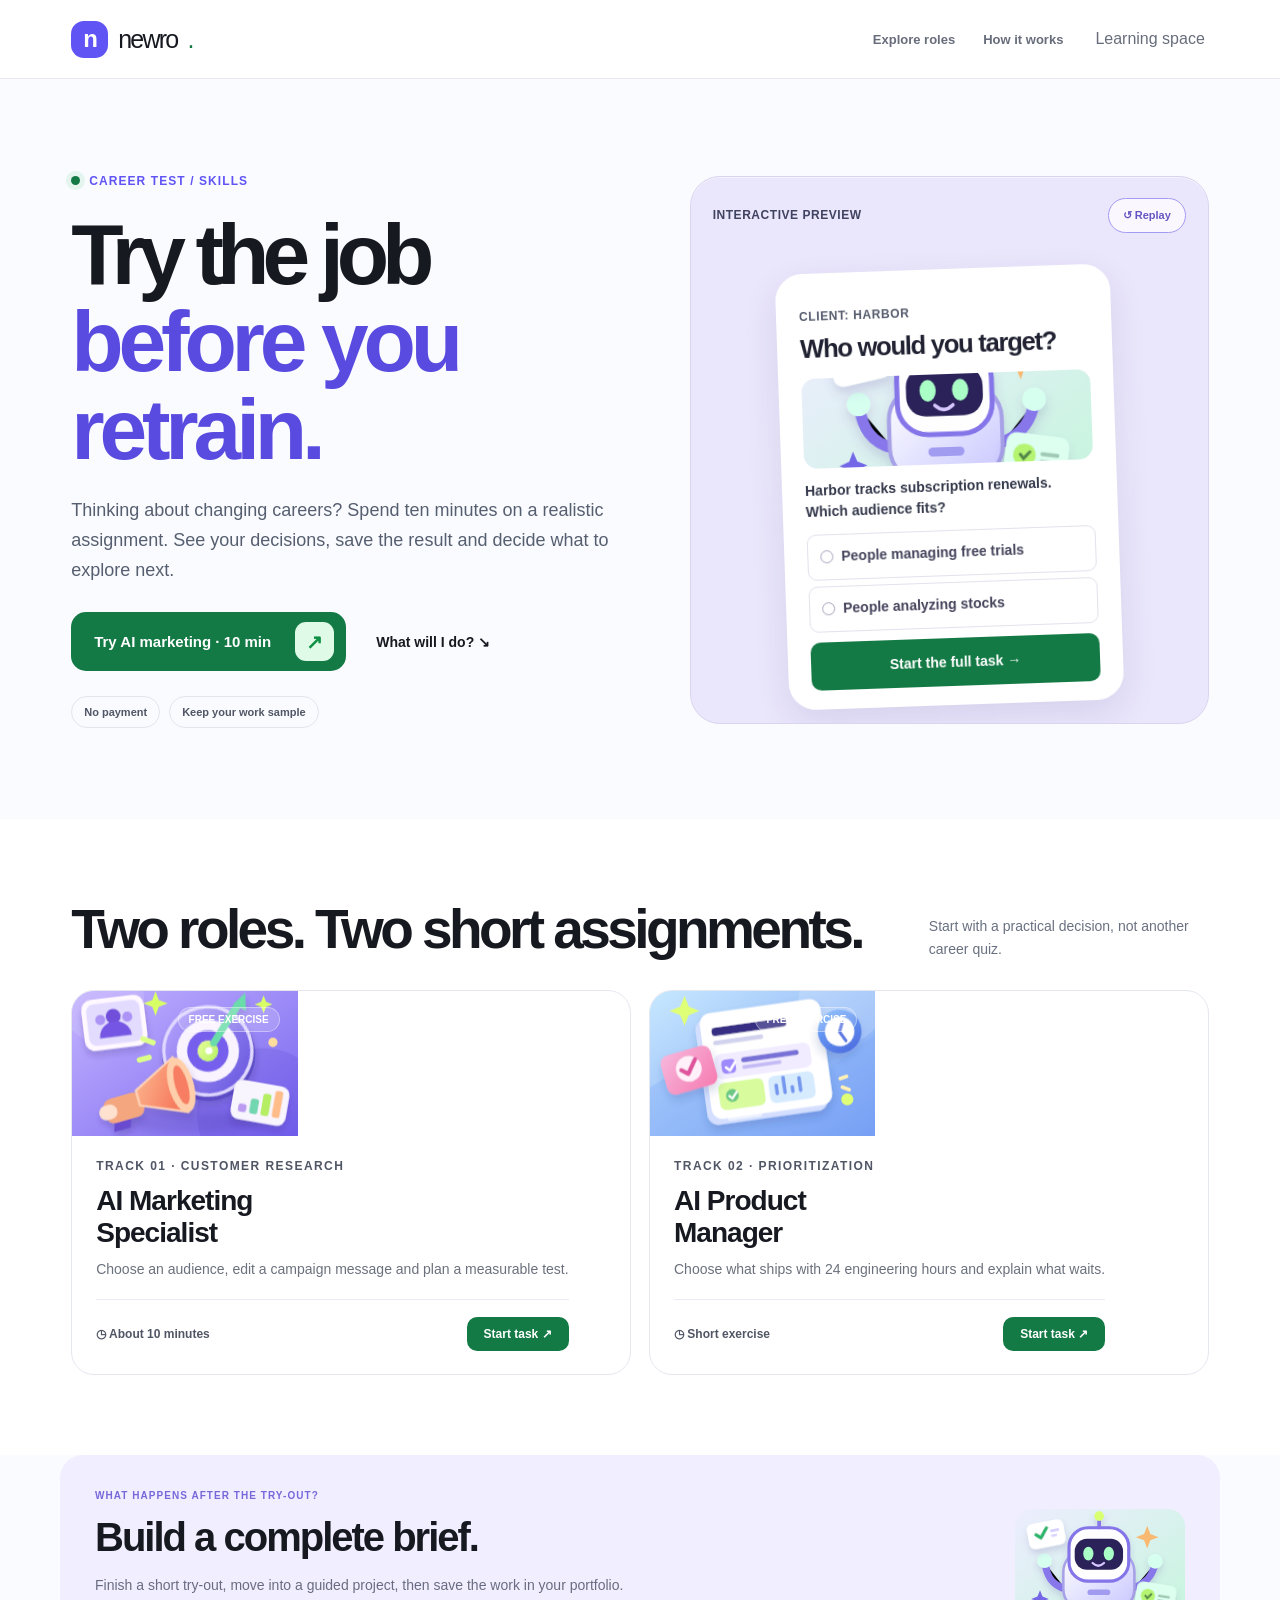
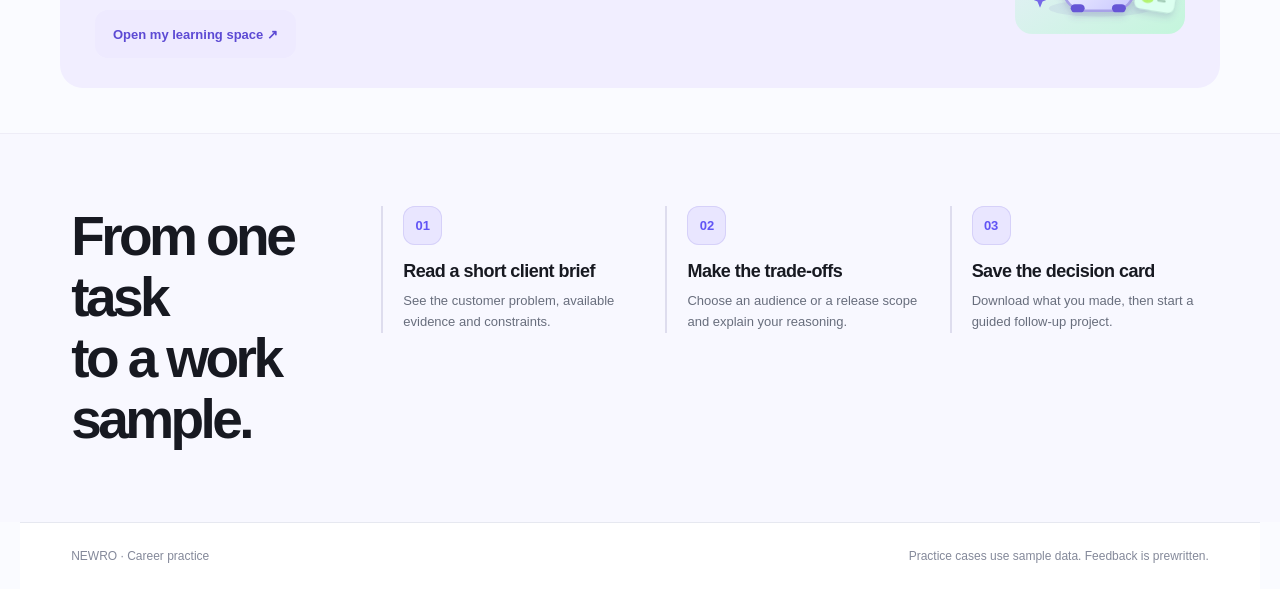
==== index.html @ 3065df05 "Show a single-line free-to-locked course journey with premium demo" ====
<!doctype html>
<html lang="en"><head><meta charset="utf-8"><meta name="viewport" content="width=device-width,initial-scale=1,viewport-fit=cover"><meta name="theme-color" content="#f8f8ff"><meta name="apple-mobile-web-app-capable" content="yes"><meta name="apple-mobile-web-app-status-bar-style" content="black-translucent"><meta name="apple-mobile-web-app-title" content="NEWRO"><meta name="description" content="Try the work before you retrain. A free, ten-minute career exercise with practical decisions and a work sample to keep."><title>NEWRO — Try the job before you retrain</title><meta property="og:type" content="website"><meta property="og:site_name" content="NEWRO"><meta property="og:title" content="NEWRO — Try the job before you retrain"><meta property="og:description" content="Free career try-outs: make decisions in a fictional role and download your work sample before signing up."><meta property="og:url" content="https://aruzhankarimova-glitch.github.io/NEWRO/"><meta name="twitter:card" content="summary"><link rel="canonical" href="https://aruzhankarimova-glitch.github.io/NEWRO/"><script type="application/ld+json">{"@context":"https://schema.org","@type":"WebApplication","name":"NEWRO","url":"https://aruzhankarimova-glitch.github.io/NEWRO/","description":"Hands-on career practice with short role simulations, guided projects, and downloadable work samples.","applicationCategory":"EducationalApplication","operatingSystem":"Web browser","inLanguage":"en","isAccessibleForFree":true,"featureList":["AI Marketing career try-out","AI Product Manager career try-out","Guided practice projects","Local work-sample portfolio"]}</script>
<style>
:root{font-family:Inter,-apple-system,BlinkMacSystemFont,"Segoe UI",sans-serif;color:#17171f;background:#fff;--ink:#17171f;--text:#3a3a48;--muted:#5e5e6e;--line:#e6e4f0;--surface:#f3f1fe;--accent:#4b3fd8;--cta:#18803e;--danger:#b72a29;--good:#125c2f}
*{box-sizing:border-box}body{margin:0;min-width:320px}button,textarea{font:inherit}button{cursor:pointer}button:disabled{opacity:.47;cursor:not-allowed}button:focus-visible,textarea:focus-visible,a:focus-visible{outline:3px solid var(--accent);outline-offset:3px}a{color:var(--accent)}.site{max-width:1080px;margin:auto;padding:0 22px}.top{height:72px;display:flex;align-items:center;justify-content:space-between;gap:12px}.logo{font-size:24px;font-weight:800;letter-spacing:-.06em}.logo em{background:var(--accent);color:#fff;border-radius:10px;font-size:19px;font-style:normal;padding:5px 11px;margin-right:8px}.kicker{font-weight:700;font-size:13px;color:var(--muted)}.hero{padding:85px 0 90px}.hero h1{font-size:clamp(39px,7vw,78px);letter-spacing:-.072em;line-height:1.03;max-width:920px;margin:0 0 25px}.hero p{font-size:20px;line-height:1.5;max-width:640px;color:var(--text);margin:0 0 38px}.eyebrow{color:var(--accent)!important;font-size:14px!important;font-weight:700;margin-bottom:20px!important}.roles{display:grid;grid-template-columns:1fr 1fr;gap:18px}.role{border:1px solid var(--line);background:#fff;border-radius:20px;padding:29px;text-align:left;min-height:258px;transition:transform .18s,border-color .18s}.role:hover{border-color:var(--accent);transform:translateY(-2px)}.role h2{font-size:27px;letter-spacing:-.04em;margin:21px 0 8px}.role p{font-size:16px;line-height:1.55;margin:0;color:var(--text)}.role .go{display:block;color:var(--accent);font-weight:700;margin-top:22px}.square{display:grid;place-items:center;border-radius:13px;background:var(--surface);color:var(--accent);height:48px;width:48px;font-size:24px}.foot{border-top:1px solid var(--line);color:var(--muted);font-size:12px;padding:18px 0 25px}.mini{font-size:13px;line-height:1.5;color:var(--muted)}.player{min-height:100dvh;display:flex;flex-direction:column}.playerHeader{position:sticky;top:0;z-index:10;border-bottom:1px solid var(--line);background:#fffffff0;backdrop-filter:blur(8px)}.headerInner{height:69px;max-width:640px;margin:auto;padding:0 18px;display:flex;gap:13px;align-items:center}.plainBtn{background:transparent;border:0;width:44px;height:44px;border-radius:12px;color:var(--ink);font-size:22px}.plainBtn:hover{background:var(--surface)}.track{height:9px;background:#e9e6fc;border-radius:20px;overflow:hidden;flex:1}.fill{height:100%;background:var(--accent);border-radius:20px;transition:width .25s}.playerMain{flex:1;max-width:640px;padding:31px 20px 65px;width:100%;margin:0 auto}.player h1{font-size:clamp(30px,5vw,39px);letter-spacing:-.048em;line-height:1.12;margin:0 0 13px}.lead{font-size:17px;line-height:1.57;color:var(--text);margin:0 0 21px}.step{font-size:13px;font-weight:700;color:var(--muted);margin:0 0 13px}.panel{background:var(--surface);padding:20px;border-radius:17px;margin:15px 0}.panel h3{font-size:17px;margin:0 0 8px}.panel p{font-size:16px;line-height:1.58;margin:0;color:var(--text)}.cards{display:grid;gap:12px;margin:19px 0}.choice{display:flex;align-items:flex-start;gap:13px;width:100%;background:white;border:2px solid var(--line);border-radius:15px;padding:18px 16px;color:var(--ink);text-align:left;min-height:65px;line-height:1.4}.choice[aria-pressed="true"]{border-color:var(--accent);background:#f7f5ff}.choice:hover{border-color:#bcb6ea}.dot{border:2px solid #a8a1bc;border-radius:50%;width:20px;height:20px;flex-shrink:0;margin-top:1px;display:grid;place-items:center;font-size:11px}.choice[aria-pressed="true"] .dot{border-color:var(--accent);color:#fff;background:var(--accent)}.choice strong{display:block}.choice small{display:block;font-size:13px;color:var(--muted);margin-top:5px}.field{display:block;font-weight:700;font-size:14px;margin:21px 0 9px}.input{width:100%;padding:15px;border:1.5px solid #bcb6d5;border-radius:14px;background:white;min-height:96px;line-height:1.55;color:var(--ink);resize:vertical}.input:focus{border-color:var(--accent)}.mentor{display:flex;gap:12px;align-items:flex-start;background:var(--surface);border-radius:16px;padding:18px;margin:22px 0}.avatar{width:34px;height:34px;border-radius:10px;background:#e0dbfc;display:grid;place-items:center;color:var(--accent);font-weight:800;flex-shrink:0}.mentor b{font-size:13px}.mentor p{font-size:15px;color:var(--text);line-height:1.55;margin:5px 0 0}.info{border:1px solid var(--line);border-radius:16px;padding:18px 19px;margin:11px 0}.info b{display:block}.info p{color:var(--text);line-height:1.55;margin:7px 0 0}.chip{display:inline-block;font-size:12px;font-weight:700;background:var(--surface);color:var(--accent);border-radius:25px;padding:6px 11px}.green{color:var(--good)}.red{color:var(--danger)}.summary{border:1px solid var(--line);border-radius:18px;padding:22px;margin:13px 0}.summary h3{margin:13px 0;font-size:24px;letter-spacing:-.04em}.summary dt{font-size:12px;font-weight:700;color:var(--muted);margin-top:16px}.summary dd{line-height:1.5;margin:5px 0 0;overflow-wrap:anywhere}.buttons{display:flex;gap:10px}.buttons>*{flex:1}.primary,.secondary{min-height:54px;border-radius:14px;font-size:16px;font-weight:750;padding:13px 20px;border:0}.primary{background:var(--cta);color:white;flex:1}.primary:hover:not(:disabled){background:#136b33}.secondary{background:var(--surface);color:var(--accent)}.playerFooter{position:sticky;bottom:0;z-index:10;border-top:1px solid var(--line);background:#fffffff0;backdrop-filter:blur(8px)}.footerInner{max-width:640px;margin:auto;padding:13px 20px max(14px,env(safe-area-inset-bottom))}.meter{background:var(--surface);border-radius:13px;padding:14px;font-size:15px}.meter .track{margin-top:10px}.note{font-size:12px;color:var(--muted);line-height:1.5;margin:14px 0}.sr{position:absolute;clip-path:inset(50%);width:1px;height:1px;overflow:hidden}.same{display:flex;justify-content:space-between;gap:12px;align-items:center}@media(max-width:620px){.hero{padding:44px 0 65px}.roles{grid-template-columns:1fr}.role{min-height:auto}.hero p{font-size:18px}.buttons{flex-wrap:wrap}.footerInner>.buttons>.primary{flex:2}.playerMain{padding-top:25px}}@media(prefers-reduced-motion:reduce){*,*:before,*:after{transition:none!important;animation:none!important;scroll-behavior:auto!important}}
</style><link rel="stylesheet" href="./assets/newro-experience.css"><link rel="stylesheet" href="./assets/newro-course.css"><link rel="stylesheet" href="./assets/newro-flow.css"><link rel="stylesheet" href="./assets/newro-polish.css"><link rel="stylesheet" href="./assets/newro-premium.css"><link rel="stylesheet" href="./assets/newro-responsive.css"><link rel="stylesheet" href="./assets/newro-curriculum.css"><link rel="stylesheet" href="./assets/newro-paywall.css"><link rel="manifest" href="./manifest.webmanifest"><link rel="icon" type="image/svg+xml" href="./icon.svg"></head><body><a class="newro-skip-link" href="#app">Skip to main content</a><div id="app"></div><noscript><main style="max-width:620px;margin:48px auto;padding:24px;font:16px/1.55 system-ui,sans-serif"><h1>NEWRO needs JavaScript</h1><p>Enable JavaScript to use the interactive career simulations. No account is required to start.</p></main></noscript><script src="./assets/newro-experience.js"></script><script src="./assets/newro-swarm.js"></script><script src="./assets/newro-course.js"></script><script src="./assets/newro-curriculum.js"></script><script src="./assets/newro-flow.js"></script><script src="./assets/newro-free-lesson.js"></script><script src="./assets/newro-mobile.js"></script><script src="./assets/newro-premium.js"></script><script src="./assets/newro-paywall.js"></script><script>
(function(){'use strict';
var root=document.getElementById('app'),key='newro-career-tryout-v1';
var features=[{id:'login',title:'Fix the iOS login crash',hours:4,value:'Critical',risk:'Low',detail:'1 in 7 sign-ins fails after an update.'},{id:'reminders',title:'Renewal reminders',hours:8,value:'High',risk:'Medium',detail:'The most requested core feature.'},{id:'onboarding',title:'New onboarding checklist',hours:12,value:'High',risk:'High',detail:'Changes an untested signup flow.'},{id:'household',title:'Shared household plans',hours:16,value:'Medium',risk:'High',detail:'Permissions design is unfinished.'},{id:'dark',title:'Dark mode',hours:10,value:'Medium',risk:'Low',detail:'Nice to have; not urgent.'},{id:'csv',title:'CSV export',hours:6,value:'Low',risk:'Low',detail:'Useful to some power users.'},{id:'referral',title:'Referral banner',hours:3,value:'Low',risk:'Low',detail:'Marketing request for Monday.'}];
var data={role:'',step:0,marketing:{},pm:{selection:[],answers:{}}};
try{var old=JSON.parse(localStorage.getItem(key));if(old&&typeof old==='object'){data=Object.assign(data,old);data.marketing=data.marketing||{};data.pm=data.pm||{selection:[],answers:{}};data.pm.selection=data.pm.selection||[];data.pm.answers=data.pm.answers||{}}}catch(e){}
function save(){try{localStorage.setItem(key,JSON.stringify(data))}catch(e){}}
function esc(s){return String(s==null?'':s).replace(/[&<>"']/g,function(c){return {'&':'&amp;','<':'&lt;','>':'&gt;','"':'&quot;',"'":'&#39;'}[c]})}
function coach(s){return '<aside class="mentor"><div class="avatar" aria-hidden="true">N</div><div><b>Practice coach</b><p>'+s+'</p></div></aside>'}
function announceChoice(group,id){
 var selected=document.querySelector('.choice[data-choice-group="'+group+'"][data-choice-id="'+id+'"]');
 if(selected)selected.focus({preventScroll:true});
 var region=document.getElementById('newro-announcer');
 var guidance=document.querySelector('.playerMain .mentor p');
 var warning=document.querySelector('.playerMain .meter p.red');
 if(region)region.textContent=(warning?warning.textContent+' ':'')+(guidance?guidance.textContent:'Selection updated. Continue or revise your choice.');
}
function option(group,id,name,desc,chosen){var active=chosen===id;return '<button class="choice" type="button" data-choice-group="'+esc(group)+'" data-choice-id="'+esc(id)+'" aria-pressed="'+active+'" onclick="NEWRO.choose(\''+group+'\',\''+id+'\')"><span class="dot">'+(active?'✓':'')+'</span><span><strong>'+esc(name)+'</strong>'+(desc?'<small>'+esc(desc)+'</small>':'')+'</span></button>'}
function textarea(field,value,hint){return '<textarea class="input" id="field-'+field+'" oninput="NEWRO.write(\''+field+'\',this.value)" placeholder="'+esc(hint)+'">'+esc(value||'')+'</textarea>'}
function summary(name,rows){return '<div class="summary"><span class="chip">Practice result</span><h3>'+esc(name)+'</h3><dl>'+rows.map(function(r){return '<dt>'+esc(r[0])+'</dt><dd>'+esc(r[1])+'</dd>'}).join('')+'</dl></div><div class="buttons"><button class="secondary" type="button" onclick="NEWRO.copy()">Copy result</button><button class="secondary" type="button" onclick="NEWRO.download()">Download .txt</button></div><p class="note" role="status" id="status">A practice result, not a career assessment.</p>'}
function hours(){return features.filter(function(f){return data.pm.selection.indexOf(f.id)!==-1}).reduce(function(a,b){return a+b.hours},0)}
function can(){var a=data.marketing,b=data.pm;if(data.role==='marketing'){switch(data.step){case 2:return !!a.evidence;case 3:return !!a.audience;case 4:return !!a.claim;case 5:return !!(a.tone&&a.prompt&&a.prompt.trim().length>12);case 6:return !!(a.draft&&a.headline&&a.headline.trim().length>8);case 7:return !!(a.channel&&a.metric);case 8:return !!(a.reason&&a.reason.trim().length>10);default:return true}}if(data.role==='pm'){switch(data.step){case 2:return b.selection.length>0&&hours()<=24;case 4:return !!(b.answers.a&&b.answers.b&&b.answers.c);case 5:return !!(b.reason&&b.reason.trim().length>10);default:return true}}return true}
function marketing(){var s=data.marketing,n=data.step,title='',sub='',body='',cta='Continue';switch(n){
case 0:title='Your first day in AI marketing.';sub='Try the decisions behind a small marketing campaign. You lead the work; the mentor gives feedback.';body='<div class="panel"><h3>Your mission</h3><p>Find the right audience, write an honest message, and decide how to test it for Harbor.</p></div>'+coach('I will challenge your thinking, not choose everything for you.');cta='Open the brief';break;
case 1:title='Meet your client, Harbor';sub='Harbor shows upcoming subscription renewals. The team needs an effective campaign, but has little evidence.';body='<div class="info"><b>The assignment</b><p>Choose a customer group, create a message and design a seven-day test. The illustrative test budget is $600.</p></div><div class="panel"><h3>One constraint</h3><p>Do not promise that Harbor can stop every subscription charge.</p></div>'+coach('Harbor and the customer quotes are fictional examples.');cta='Review customer notes';break;
case 2:title='Find the strongest signal';sub='Three fictional notes arrived from customers. Which problem does Harbor solve today?';body='<div class="cards">'+option('evidence','trial','I forget when free trials become paid.','Customer note #1',s.evidence)+option('evidence','invest','I track my investments on spreadsheets.','Customer note #2',s.evidence)+option('evidence','student','I want cheaper streaming subscriptions.','Customer note #3',s.evidence)+'</div>'+(s.evidence?coach(s.evidence==='trial'?'This problem fits Harbor’s existing renewal reminder feature.':'That is a need, but is it something Harbor can solve today? You can change your decision.'):coach('Find the note that matches the actual product.'));cta='Use this signal';break;
case 3:title='Who should we reach first?';sub='A strong campaign starts with a specific audience. Choose your first group.';body='<div class="cards">'+option('audience','trials','People managing free trials','They risk surprise renewals',s.audience)+option('audience','investors','Advanced individual investors','They need portfolio analysis',s.audience)+option('audience','students','Students searching for discounts','They value lower subscription prices',s.audience)+'</div>'+coach('Choose based on the evidence, not the biggest imaginable market.');cta='Choose the message';break;
case 4:title='Make a promise you can defend';sub='Which headline is specific and supported by what the product can actually do?';body='<div class="cards">'+option('claim','hype','The world’s smartest AI finance platform.','No proof or relevant detail',s.claim)+option('claim','honest','See upcoming renewals before you are charged.','Specific and verifiable',s.claim)+option('claim','impossible','Never pay for a subscription again.','An impossible guarantee',s.claim)+'</div>'+(s.claim?coach(s.claim==='honest'?'This sounds credible because it describes a real feature.':'Check the claim: could Harbor prove those words? Try again if not.'):coach('Clear language beats impressive-sounding language.'));cta='Give AI a brief';break;
case 5:title='Direct your AI teammate';sub='Strong output starts with an audience, a task and clear guardrails.';body='<label class="field">Tone</label><div class="cards">'+option('tone','calm','Calm and practical','Simple language',s.tone)+option('tone','playful','Playful','Light but not misleading',s.tone)+option('tone','urgent','Urgent','Time-sensitive, never deceptive',s.tone)+'</div><label class="field" for="field-prompt">Prompt for your AI teammate</label>'+textarea('prompt',s.prompt||'','Write two headlines for the selected audience. Describe the renewal reminder feature. Avoid unsupported guarantees.')+coach('This prototype displays prepared sample outputs, not text from a live language model.');cta='Review sample AI output';break;
case 6:title='Edit the AI draft';sub='Choose a sample draft. Then rewrite it so the promise is clear and truthful.';body='<div class="cards">'+option('draft','vague','Revolutionize your financial life with AI.','Overclaims the value',s.draft)+option('draft','clear','Know what renews next.','Short and useful',s.draft)+'</div><label class="field" for="field-headline">Your final headline</label>'+textarea('headline',s.headline||'','Write an honest, specific headline')+coach('Do not ship a draft just because it was generated. You own the decision.');cta='Plan a test';break;
case 7:title='Design a small experiment';sub='Choose where to reach people and how to tell whether the campaign helped.';body='<label class="field">Channel</label><div class="cards">'+option('channel','paid','Small paid social test','Reaches a defined audience',s.channel)+option('channel','email','Permission-based email list','More targeted',s.channel)+option('channel','organic','Organic social post','Cheaper, less predictable',s.channel)+'</div><label class="field">Primary metric</label><div class="cards">'+option('metric','signups','Landing-page signup rate','Tracks a meaningful action',s.metric)+option('metric','likes','Likes','Engagement, not intent',s.metric)+option('metric','reach','Reach','Visibility, not conversion',s.metric)+'</div>'+coach('Choose a measurement that tests the campaign hypothesis.');cta='Defend my choice';break;
case 8:title='A question from your mentor';sub='A strong marketer can explain or revise a plan.';var ask=s.claim!=='honest'?'Some words in your message may promise too much. How would you fix that?':s.audience!=='trials'?'How does this audience connect to Harbor’s current feature?':s.metric!=='signups'?'Likes may rise without any signups. What does that mean for your test?':'People click your ad but do not sign up. What would you investigate?';body=coach(esc(ask))+'<label class="field" for="field-reason">Your response</label>'+textarea('reason',s.reason||'','Explain what you would do and why…');cta='See my feedback';break;
case 9:title='Here is what your decisions show';sub='Feedback on this exercise, not a prediction about your future career.';var f=[['Understanding customers',s.evidence==='trial'],['Choosing a suitable audience',s.audience==='trials'],['Truthful messaging',s.claim==='honest'&&!/never|guarantee|world.s best|revolutionary/i.test(s.headline||'')],['Giving AI constraints',/avoid|do not|never|without|no guarantees/i.test(s.prompt||'')],['Measuring outcomes',s.metric==='signups']];body=f.map(function(row){return '<div class="info same"><b>'+row[0]+'</b><span class="chip '+(row[1]?'green':'')+'">'+(row[1]?'Demonstrated':'Developing')+'</span></div>'}).join('')+coach('You can improve a decision and learn from it. A short exercise does not measure professional aptitude.');cta='See my work sample';break;
case 10:title='You completed the assignment';sub='Keep the small campaign brief you made. This is your first work sample.';body=summary('Harbor campaign brief',[['Audience',({trials:'Free-trial users',investors:'Individual investors',students:'Discount-seeking students'})[s.audience]||'Not chosen'],['Headline',s.headline||'Not entered'],['Channel',s.channel||'Not chosen'],['Success metric',s.metric||'Not chosen'],['Reasoning',s.reason||'Not entered']]);cta='Try another career';break;
}screen(title,sub,body,cta,10)}
function pm(){var s=data.pm,n=data.step,title='',sub='',body='',cta='Continue',count=hours(),picked=features.filter(function(f){return s.selection.indexOf(f.id)!==-1});switch(n){
case 0:title='Your first day as an AI Product Manager';sub='It is Wednesday. You need to make the Friday release call.';body='<div class="panel"><h3>Your assignment</h3><p>Seven feature requests. Two engineers. Only 24 hours left. You decide what ships.</p></div>'+coach('Product management is the art of making trade-offs with limited time.');cta='Open the release brief';break;
case 1:title='The Friday release';sub='Harbor is a fictional app for subscription reminders. Some users cannot sign in and the team wants to add new features.';body='<div class="info"><b>Customer signal</b><p>Support tickets have tripled since Tuesday’s update. Renewal reminders are the highest-requested feature.</p></div><div class="info"><b>Constraints</b><p>You have 24 engineering hours; everything else waits two weeks. Consider value, delivery time and risk.</p></div>';cta='Choose what ships';break;
case 2:title='Pick the Friday release';sub='Select work that fits 24 hours. The best answer balances customer impact and release risk.';body='<div class="meter"><strong class="'+(count>24?'red':'')+'">'+count+' / 24 hours chosen</strong><div class="track"><div class="fill" style="width:'+Math.min(100,Math.round(count/24*100))+'%;background:'+(count>24?'var(--danger)':'var(--accent)')+'"></div></div>'+(count>24?'<p class="red">Over capacity by '+(count-24)+' hours. Remove at least '+(count-24)+' hours of work to continue.</p>':'')+'</div><div class="cards">'+features.map(function(f){return option('feature',f.id,f.title+' · '+f.hours+' hours',f.value+' value · '+f.risk+' risk. '+f.detail,s.selection.indexOf(f.id)!==-1?f.id:'')}).join('')+'</div>';cta='Review my trade-offs';break;
case 3:title='Every release makes trade-offs';sub='Here is the impact of your selection, based on the exercise rules.';body='<div class="info"><b>Capacity</b><p>'+count+' hours selected. '+(count<=20?'You kept some time for unexpected work.':'You have very little buffer.')+'</p></div><div class="info"><b>Customers blocked by login</b><p>'+(s.selection.indexOf('login')!==-1?'You prioritized fixing a login crash for affected customers.':'The iOS login crash will remain unresolved.')+'</p></div><div class="info"><b>Core customer value</b><p>'+(s.selection.indexOf('reminders')!==-1?'You included renewal reminders, the most requested feature.':'You postponed renewal reminders.')+'</p></div>'+coach('You cannot ship every idea. Be able to explain what matters and what waits.');cta='Practice PM reasoning';break;
case 4:title='Three decisions to test';sub='For each example, choose the most relevant factor.';body='<label class="field">Why prioritize the login fix?</label><div class="cards">'+option('a','value','Value','Blocked customers need access',s.answers.a)+option('a','risk','Risk','Any change can break things',s.answers.a)+option('a','time','Time','Every hour matters',s.answers.a)+'</div><label class="field">Why hold shared household plans?</label><div class="cards">'+option('b','value','Value','Everyone needs this',s.answers.b)+option('b','risk','Risk','The permissions model is not ready',s.answers.b)+option('b','time','Time','Only its duration matters',s.answers.b)+'</div><label class="field">Why might CSV export wait?</label><div class="cards">'+option('c','value','Value','This is a top need',s.answers.c)+option('c','risk','Risk','Export is inherently dangerous',s.answers.c)+option('c','time','Time','Those hours may deliver more customer value elsewhere',s.answers.c)+'</div>';cta='Reflect on my decisions';break;
case 5:title='Explain your release plan';sub='A product manager communicates the reasons behind the choices.';var right=Number(s.answers.a==='value')+Number(s.answers.b==='risk')+Number(s.answers.c==='time');body='<div class="panel"><h3>'+right+' of 3 reasoning checks matched the examples</h3><p>You can go back to try again. The score describes answers to this exercise only.</p></div><label class="field" for="field-pmreason">Why did you choose these tasks?</label>'+textarea('pmreason',s.reason||'','I prioritized the login crash because…');cta='Create my decision card';break;
case 6:title='Your first PM decision card';sub='You made a release decision and defended your reasoning.';body=summary('Harbor Friday release',[['Ship Friday',picked.map(function(f){return f.title}).join(', ')||'Nothing'],['Hold',features.filter(function(f){return s.selection.indexOf(f.id)===-1}).map(function(f){return f.title}).join(', ')||'Nothing'],['Hours',count+' / 24'],['Reasoning',s.reason||'Not entered']]);cta='Try another career';break;
}screen(title,sub,body,cta,6)}
function screen(title,sub,body,cta,max){var progress=Math.round(data.step/max*100);root.innerHTML='<div class="player"><header class="playerHeader"><div class="headerInner"><button class="plainBtn" onclick="NEWRO.exit()" aria-label="Exit to careers (progress is saved)">×</button><div class="track" role="progressbar" aria-label="Task progress" aria-valuemin="0" aria-valuemax="'+max+'" aria-valuenow="'+data.step+'"><div class="fill" style="width:'+progress+'%"></div></div></div></header><main class="playerMain"><p class="newro-sr-only" id="newro-announcer" role="status" aria-live="polite"></p><h1 tabindex="-1" id="screenTitle">'+title+'</h1><p class="lead">'+sub+'</p>'+body+'</main><footer class="playerFooter"><div class="footerInner"><div class="buttons">'+(data.step?'<button class="secondary" type="button" onclick="NEWRO.back()">Back</button>':'')+'<button type="button" class="primary" id="next" '+(can()?'':'disabled')+' onclick="NEWRO.next()">'+cta+'</button></div><p class="note" style="text-align:center;margin:8px 0 0">Progress is saved in this browser · No signup required</p></div></footer></div>';if(window.NEWROCourseUI)window.NEWROCourseUI.enhance({role:data.role,step:data.step,max:max});if(window.NEWROFlow && data.step===max)window.NEWROFlow.enhanceResult(data.role);window.scrollTo(0,0);var heading=document.getElementById('screenTitle');if(heading)heading.focus({preventScroll:true})}
function home(){if(window.NEWROHome){window.NEWROHome({resume:!!data.role,role:data.role},root);return}root.innerHTML='<div class="site"><header class="top"><span class="logo"><em>N</em> newro</span><span class="kicker">Career try-outs</span></header><main class="hero"><p class="eyebrow">TRY THE WORK, NOT JUST THE COURSE</p><h1>Find out what the job actually feels like.</h1><p>Make decisions, work through realistic challenges, and leave with a sample of your work. Free, no signup required.</p><div class="roles"><button class="role" onclick="NEWRO.start(\'marketing\')"><span class="square">✳</span><h2>AI Marketing Specialist</h2><p>Find an audience, improve AI copy and plan a test.</p><span class="go">Try the role →</span></button><button class="role" onclick="NEWRO.start(\'pm\')"><span class="square">▤</span><h2>AI Product Manager</h2><p>Choose what ships Friday with only 24 engineering hours.</p><span class="go">Try the role →</span></button></div>'+(data.role?'<div class="info" style="margin-top:20px"><b>Saved session</b><p>Your previous try-out is still available.</p><button class="secondary" type="button" onclick="NEWRO.resume()" style="margin-top:12px">Resume previous session</button></div>':'')+'<p class="mini" style="margin-top:27px">Harbor is a sample client. Feedback is prewritten; this exercise is not a career assessment.</p></main><footer class="foot">NEWRO · Learn by doing. No account needed to begin.</footer></div>'}
function render(){save();if(!data.role){home();return}if(data.role==='marketing')marketing();else pm()}
function recordSimStep(replace){
 if(!data.role)return;
 var target='#/tryout/'+data.role+'/'+data.step;
 if(location.hash!==target)history[replace?'replaceState':'pushState']({newroTryout:true},'',target);
}
window.addEventListener('popstate',function(){
 var match=location.hash.match(/^#\/tryout\/(marketing|pm)\/(\d+)$/);
 if(match){data.role=match[1];data.step=Math.min(Number(match[2]),match[1]==='marketing'?10:6);render();}
 else if(data.role){home();}
});
function exportText(){if(data.role==='marketing'){var s=data.marketing;return 'NEWRO · AI Marketing Specialist — fictional practice brief\nAudience: '+(s.audience||'')+'\nHeadline: '+(s.headline||'')+'\nChannel: '+(s.channel||'')+'\nSuccess metric: '+(s.metric||'')+'\nReasoning: '+(s.reason||'')+'\n\nNot a certificate.'}var p=data.pm;return 'NEWRO · AI Product Manager — fictional practice brief\nShip: '+features.filter(function(f){return p.selection.indexOf(f.id)!==-1}).map(function(f){return f.title}).join(', ')+'\nHold: '+features.filter(function(f){return p.selection.indexOf(f.id)===-1}).map(function(f){return f.title}).join(', ')+'\nHours: '+hours()+'/24\nReasoning: '+(p.reason||'')+'\n\nNot a certificate.'}
window.NEWRO={
 start:function(role){if(window.NEWROSwarm)window.NEWROSwarm.stop();data.role=role;data.step=0;data[role]=role==='marketing'?{}:{selection:[],answers:{}};recordSimStep(false);render()},
 exit:function(){home()},
 leave:function(){home()},
 resume:function(){if(window.NEWROSwarm)window.NEWROSwarm.stop();recordSimStep(false);render()},
 jump:function(target){var top=data.role==='marketing'?10:6;var t=Math.max(0,Math.min(top,Number(target)||0));if(t<=data.step){data.step=t;recordSimStep(false);render()}},
 back:function(){if(data.step>0&&location.hash==='#/tryout/'+data.role+'/'+data.step){history.back()}else{data.step=Math.max(0,data.step-1);recordSimStep(true);render()}},
 next:function(){if(!can())return;var max=data.role==='marketing'?10:6;if(data.step>=max){if(window.NEWROFlow){var finishedRole=data.role;data.role='';data.step=0;save();window.NEWROFlow.finish(finishedRole,data);return}data.role='';data.step=0;render();return}data.step++;recordSimStep(false);render()},
 choose:function(group,id){var s=data[data.role];if(group==='feature'){s.selection=s.selection.indexOf(id)===-1?s.selection.concat([id]):s.selection.filter(function(x){return x!==id})}else if(['a','b','c'].indexOf(group)!==-1&&data.role==='pm'){s.answers[group]=id}else{s[group]=id;if(group==='tone'){s.prompt='Write two headlines for the selected audience in a '+id+' tone. Highlight renewal visibility. Avoid guarantees and unverified AI claims.'}if(group==='draft')s.headline=id==='clear'?'Know what renews next.':'Revolutionize your financial life with AI.'}render();announceChoice(group,id)},
 write:function(field,value){var name=field==='pmreason'?'reason':field;data[data.role][name]=value;save();var button=document.getElementById('next');if(button)button.disabled=!can()},
 copy:function(){var status=document.getElementById('status');if(navigator.clipboard&&navigator.clipboard.writeText){navigator.clipboard.writeText(exportText()).then(function(){if(status)status.textContent='Copied to clipboard.'}).catch(function(){if(status)status.textContent='Copy unavailable. Please use Download.'})}else if(status)status.textContent='Clipboard unavailable. Please use Download.'},
 download:function(){var blob=new Blob([exportText()],{type:'text/plain;charset=utf-8'}),url=URL.createObjectURL(blob),a=document.createElement('a');a.href=url;a.download='newro-'+data.role+'-work-sample.txt';document.body.appendChild(a);a.click();a.remove();setTimeout(function(){URL.revokeObjectURL(url)},1000)}
};render();
})();
</script><script>if('serviceWorker' in navigator && location.protocol==='https:'){window.addEventListener('load',function(){navigator.serviceWorker.register('./sw.js').catch(function(){})})}</script></body></html>
---- assets/newro-experience.css ----
/* NEWRO Career Lab — original interactive visual system. No third-party animation code. */
:root{--nl-paper:#f7f7f2;--nl-ink:#15231e;--nl-green:#c9fb83;--nl-purple:#6954dc;--nl-line:#d9dcd4;--nl-muted:#57675d;--nl-deep:#192a25}
html{scroll-behavior:smooth}
.nl-shell{color:var(--nl-ink);background:var(--nl-paper);min-height:100dvh;font-family:Inter,ui-sans-serif,-apple-system,BlinkMacSystemFont,"Segoe UI",sans-serif;overflow-x:clip}
.nl-shell *{box-sizing:border-box}
.nl-shell button,.nl-shell a{font:inherit}
.nl-shell button{cursor:pointer}
.nl-shell button:focus-visible,.nl-shell a:focus-visible{outline:3px solid var(--nl-purple);outline-offset:4px}
.nl-shell button:disabled{cursor:not-allowed;opacity:.55}
.nl-canvaslines{position:absolute;inset:0;pointer-events:none;background-image:linear-gradient(to right,rgba(21,35,30,.038) 1px,transparent 1px),linear-gradient(to bottom,rgba(21,35,30,.038) 1px,transparent 1px);background-size:78px 78px;mask-image:linear-gradient(#000,transparent 78%);opacity:.7}
.nl-wrap{max-width:1320px;margin:auto;padding:0 clamp(20px,4vw,62px);position:relative}
.nl-header{position:relative;border-bottom:1px solid var(--nl-line);z-index:20}
.nl-nav{height:86px;display:flex;align-items:center;justify-content:space-between;gap:24px}
.nl-brand{display:inline-flex;align-items:center;gap:10px;color:var(--nl-ink);text-decoration:none!important;font-size:24px;font-weight:850;letter-spacing:-.075em}
.nl-brand-icon{width:37px;height:37px;display:grid;place-items:center;background:var(--nl-ink);color:var(--nl-green);border-radius:11px;font-size:24px;font-weight:850;transform:rotate(-7deg)}
.nl-brand-dot{color:var(--nl-purple)}
.nl-links{display:flex;align-items:center;gap:26px;margin-left:auto}
.nl-links a{text-decoration:none;color:var(--nl-muted);font-size:13px;font-weight:700;transition:color .2s}
.nl-links a:hover{color:var(--nl-ink)}
.nl-navright{display:flex;align-items:center;gap:12px}
.nl-smallbtn{border:1px solid var(--nl-line);background:transparent;border-radius:999px;color:var(--nl-ink);padding:12px 16px;font-size:12px!important;font-weight:750!important;display:flex;align-items:center;gap:8px}
.nl-smallbtn:hover{border-color:var(--nl-ink)}
.nl-join{border:1px solid var(--nl-ink);color:var(--nl-green);background:var(--nl-ink);border-radius:999px;padding:13px 20px;font-weight:750!important;font-size:13px!important}
.nl-join:hover{background:#30483d}
.nl-hero{position:relative;padding:66px 0 32px;display:grid;grid-template-columns:minmax(0,1.05fr) minmax(0,.95fr);align-items:center;gap:clamp(24px,4vw,78px)}
.nl-eyebrow{display:flex;align-items:center;gap:10px;letter-spacing:.105em;text-transform:uppercase;color:var(--nl-muted);font-size:11px;font-weight:850;margin:0 0 31px}
.nl-live{width:9px;height:9px;background:#48aa73;border-radius:50%;box-shadow:0 0 0 5px #48aa731d}
.nl-hero-title{font-size:clamp(56px,6.7vw,111px);line-height:.94;letter-spacing:-.093em;font-weight:850;margin:0 0 28px;max-width:800px}
.nl-hero-title .nl-serif{display:block;font-family:Georgia,"Times New Roman",serif;letter-spacing:-.078em;font-style:italic;font-weight:400;color:var(--nl-purple);line-height:1.03}
.nl-lede{color:var(--nl-muted);font-size:clamp(16px,1.55vw,19px);line-height:1.6;max-width:510px;margin:0 0 32px}
.nl-ctarow{display:flex;align-items:center;flex-wrap:wrap;gap:12px}
.nl-bigcta{display:inline-flex;align-items:center;justify-content:space-between;min-height:59px;border:0;background:var(--nl-ink);color:white;padding:9px 10px 9px 23px;border-radius:16px;gap:30px;font-size:15px!important;font-weight:800!important;transition:transform .18s,box-shadow .18s}
.nl-bigcta:hover{transform:translateY(-2px);box-shadow:0 14px 40px #1d3d272b}
.nl-bigcta .nl-arrow{display:grid;place-items:center;width:40px;height:40px;background:var(--nl-green);color:var(--nl-ink);border-radius:11px;font-size:20px}
.nl-textcta{display:inline-flex;align-items:center;gap:8px;padding:14px 13px;background:transparent;border:0;color:var(--nl-ink);font-size:14px!important;font-weight:750!important}
.nl-proof{display:flex;align-items:center;gap:15px;color:var(--nl-muted);font-size:12px;margin-top:30px;line-height:1.4}
.nl-proof strong{color:var(--nl-ink);font-weight:700}
.nl-proof-sep{width:4px;height:4px;background:#9ba99b;border-radius:50%}
.nl-stage{position:relative;min-height:510px;border-radius:24px;background:var(--nl-deep);color:white;padding:18px;box-shadow:25px 35px 65px -47px #0e1d1699;isolation:isolate;overflow:hidden}
.nl-stage:before{content:"";position:absolute;inset:0;opacity:.24;pointer-events:none;background-image:linear-gradient(#71898026 1px,transparent 1px),linear-gradient(90deg,#71898026 1px,transparent 1px);background-size:37px 37px}
.nl-stage:after{content:"";position:absolute;top:15%;right:-10%;width:50%;height:50%;background:radial-gradient(circle,#8b68fa38,transparent 70%);pointer-events:none}
.nl-stage-top{display:flex;align-items:center;justify-content:space-between;gap:12px;padding:0 2px 13px;border-bottom:1px solid #ffffff24;position:relative;z-index:2}
.nl-stage-dots{display:flex;gap:5px}
.nl-stage-dots i{height:8px;width:8px;background:#63776e;border-radius:50%;display:block}
.nl-stage-dots i:first-child{background:var(--nl-green)}
.nl-stage-tag{font-size:10px;font-weight:800;letter-spacing:.15em;color:#cedbd2}
.nl-stage-count{font-size:10px;color:#aec0b1}
.nl-stage-board{position:relative;z-index:1;padding:26px 15px 12px;height:430px}
.nl-board-head{font-size:11px;text-transform:uppercase;letter-spacing:.16em;font-weight:750;color:#afc3b8;margin:0 0 12px}
.nl-board-title{font-weight:820;letter-spacing:-.055em;line-height:1.03;font-size:clamp(26px,2.75vw,43px);max-width:380px;margin:0}
.nl-board-title span{color:var(--nl-green)}
.nl-board-lead{font-size:12px;color:#b5c7bd;line-height:1.55;max-width:280px;margin:10px 0 19px}
.nl-board-ruler{height:16px;border-top:1px solid #ffffff24;border-bottom:1px solid #ffffff24;margin:15px -12px 16px;display:flex;justify-content:space-between;padding:1px 7px;color:#718a7d;font:9px ui-monospace,monospace;letter-spacing:1px}
.nl-board-card{position:relative;max-width:345px;background:#fbfbf6;color:var(--nl-ink);padding:15px;border-radius:13px;border:1px solid #dbe1d9;box-shadow:9px 12px 0 #13251e;transform:rotate(-3deg);transition:transform .24s;z-index:2}
.nl-board-card:hover{transform:rotate(0)}
.nl-board-card-top{display:flex;align-items:center;justify-content:space-between;font-size:10px;font-weight:800;letter-spacing:.08em}
.nl-mini-check{background:#d5ff98;padding:5px 8px;border-radius:6px}
.nl-board-card h3{font-size:18px;line-height:1.2;letter-spacing:-.04em;margin:12px 0 8px}
.nl-board-card p{font-size:11px;color:#526257;line-height:1.5;margin:0}
.nl-mentor-note{position:absolute;bottom:26px;right:6px;max-width:230px;padding:12px;border:1px solid #a8ecb2;background:#d5ff98;border-radius:11px;color:#17281c;box-shadow:0 12px 30px #0005;transform:rotate(5deg);z-index:3;font-size:11px;line-height:1.45}
.nl-mentor-note b{font-size:10px;text-transform:uppercase;letter-spacing:.1em;display:block;margin-bottom:5px}
.nl-stage-foot{display:flex;align-items:center;justify-content:space-between;position:absolute;bottom:19px;left:20px;right:19px;border-top:1px solid #ffffff23;padding-top:13px;z-index:2;color:#b5c8bb;font-size:11px}
.nl-simmark{height:5px;width:5px;background:var(--nl-green);border-radius:50%;display:inline-block;margin-right:6px}
.nl-stage-pointer{position:absolute;z-index:4;pointer-events:none;filter:drop-shadow(0 3px 8px #1118)}
.nl-stage-pointer .nl-pointer-symbol{display:block;width:19px;height:25px;clip-path:polygon(0 0,0 96%,28% 72%,47% 100%,62% 92%,43% 66%,85% 62%);background:#cabdff;transform:rotate(-8deg)}
.nl-stage-pointer span:last-child{font-size:9px;font-weight:800;letter-spacing:.03em;background:#6954dc;color:#fff;border-radius:5px;padding:5px 7px;margin-left:16px;white-space:nowrap}
.nl-stage-pointer.one{top:104px;right:65px;animation:nl-float 4.5s ease-in-out infinite}
.nl-stage-pointer.two{top:275px;right:20px;animation:nl-float 5.8s -1s ease-in-out infinite}
.nl-stage-pointer.two .nl-pointer-symbol{background:#c9fb83}
.nl-stage-pointer.two span:last-child{background:#33694d}
@keyframes nl-float{0%,100%{transform:translate(0,0)}50%{transform:translate(-7px,10px)}}
.nl-section-head{display:flex;align-items:flex-end;justify-content:space-between;gap:24px;margin-bottom:23px}
.nl-section-head h2{margin:0;font-size:clamp(32px,4vw,56px);line-height:1.08;letter-spacing:-.064em}
.nl-section-head p{max-width:300px;color:var(--nl-muted);font-size:14px;line-height:1.55;margin:0}
.nl-careers{padding:70px 0 85px;border-top:1px solid var(--nl-line)}
.nl-cards{display:grid;grid-template-columns:repeat(2,minmax(0,1fr));gap:16px}
.nl-role{position:relative;overflow:hidden;text-align:left;border:1px solid #d9dcd4;border-radius:19px;padding:26px 27px 25px;background:#fff;min-height:275px;color:var(--nl-ink);display:flex;flex-direction:column;align-items:stretch;transition:transform .2s,border-color .2s,box-shadow .2s}
.nl-role:hover{border-color:var(--nl-ink);transform:translateY(-3px);box-shadow:0 19px 35px #1d392619}
.nl-role-head{display:flex;align-items:center;justify-content:space-between}
.nl-role-num{font-size:11px;font-weight:750;color:#65766a}
.nl-role-icon{font-size:25px;width:45px;height:45px;display:grid;place-items:center;background:#dbeecb;border-radius:11px;color:#253f2b}
.nl-role:nth-child(2) .nl-role-icon{background:#e5defd;color:#5744ba}
.nl-role h3{font-size:clamp(24px,2.65vw,36px);letter-spacing:-.055em;line-height:1.07;margin:22px 0 11px;max-width:350px}
.nl-role p{color:var(--nl-muted);font-size:14px;line-height:1.5;max-width:390px;margin:0 0 22px}
.nl-role-bottom{display:flex;align-items:center;justify-content:space-between;margin-top:auto;border-top:1px solid var(--nl-line);padding-top:16px;font-size:12px;font-weight:750}
.nl-role-bottom .nl-go{height:34px;width:34px;display:grid;place-items:center;background:var(--nl-ink);color:white;border-radius:50%;font-size:19px}
.nl-detail{font-size:12px;color:var(--nl-muted);display:flex;align-items:center;gap:7px}
.nl-how{background:#e7ece3;border-top:1px solid #dce3d8;border-bottom:1px solid #dce3d8;padding:72px 0}
.nl-how-grid{display:grid;grid-template-columns:1.2fr repeat(3,1fr);gap:18px}
.nl-how h2{font-size:38px;letter-spacing:-.062em;margin:0;line-height:1.13}
.nl-how-step{border-left:1px solid #bfccc1;padding-left:19px}
.nl-how-step span{display:block;font-size:12px;color:#57765b;font-weight:800;margin-bottom:20px}
.nl-how-step h3{font-size:17px;letter-spacing:-.025em;margin:0 0 10px}
.nl-how-step p{font-size:13px;color:#57675d;line-height:1.55;margin:0}
.nl-bottom{padding:29px 0;display:flex;align-items:center;justify-content:space-between;gap:20px;font-size:12px;color:var(--nl-muted)}
.nl-bottom a{color:var(--nl-ink)}
.nl-resume{margin-top:25px;display:flex;align-items:center;justify-content:space-between;gap:12px;border:1px solid #c4d4c4;background:#eff8e6;border-radius:15px;padding:16px}
.nl-resume b{font-size:13px}
.nl-resume p{font-size:12px;margin:4px 0 0;color:#4c654f}
.nl-resume button{border:0;background:var(--nl-ink);color:#fff;font-size:12px!important;font-weight:800!important;border-radius:9px;padding:11px 16px;flex-shrink:0}
.nl-mobile-dock{display:none}
.nl-build-cursors{position:fixed;inset:0;pointer-events:none;z-index:100;overflow:hidden}
.nl-actor{position:absolute;left:0;top:0;opacity:0;will-change:transform;filter:drop-shadow(2px 4px 1px #1114);display:flex;flex-direction:column;align-items:flex-start}
.nl-actor-arrow{height:24px;width:21px;display:block;background:var(--actor-color,#6657dd);clip-path:polygon(0 0,0 100%,30% 77%,51% 99%,66% 89%,44% 67%,87% 61%);filter:drop-shadow(0 0 1px #fff)}
.nl-actor-name{background:var(--actor-color,#6657dd);color:white;padding:5px 8px;margin:0 0 0 14px;border-radius:4px;font-weight:800;font-size:10px;letter-spacing:.01em;white-space:nowrap}
.nl-draw-outline{position:fixed;border:1.5px solid var(--nl-purple);border-radius:9px;pointer-events:none;z-index:98;animation:nl-draw .43s ease forwards}
.nl-draw-outline:after{content:"";position:absolute;right:-1px;bottom:-18px;font:9px ui-monospace,monospace;color:var(--nl-purple);background:var(--nl-paper);padding:2px 4px}
@keyframes nl-draw{from{opacity:0;clip-path:inset(0 100% 100% 0)}65%{opacity:1}to{opacity:0;clip-path:inset(0 0 0 0)}}
.nl-is-building [data-build]:not(.nl-built){opacity:0;transform:translateY(10px)}
.nl-shell [data-build]{transition:opacity .36s ease,transform .36s ease}
.nl-replay{position:absolute;right:30px;top:31px;z-index:5;padding:9px 12px;border-radius:50px;background:#ffffff1c;border:1px solid #ffffff40;color:white;font-size:10px!important;font-weight:800!important}
.nl-replay:hover{background:#ffffff30}
.nl-skip{position:fixed;bottom:30px;right:30px;z-index:101;padding:10px 17px;background:#fff;border:1px solid #c5cec4;border-radius:100px;color:#182820;font-size:12px!important;font-weight:800!important;box-shadow:0 6px 25px #0002}
.nl-mobile-hint{display:none}
@media(max-width:1080px){
.nl-hero{grid-template-columns:1fr .95fr;gap:25px}
.nl-hero-title{font-size:clamp(53px,6vw,80px)}
.nl-stage{min-height:465px}
.nl-stage-board{padding:25px 8px 9px;height:389px}
.nl-mentor-note{max-width:175px}
.nl-how-grid{grid-template-columns:1fr 1fr}
.nl-how-grid h2{max-width:250px}
}
@media(max-width:760px){
html{scroll-behavior:smooth}
.nl-shell{background:#f5f6f0;padding-bottom:calc(80px + env(safe-area-inset-bottom))}
.nl-canvaslines{background-size:51px 51px;opacity:.27}
.nl-header{border-bottom:0}
.nl-wrap{padding:0 19px}
.nl-nav{height:69px}
.nl-brand{font-size:23px}
.nl-brand-icon{width:32px;height:32px;font-size:21px}
.nl-links,.nl-navright{display:none}
.nl-mobile-hint{display:inline-flex;font-weight:800;font-size:10px;color:var(--nl-muted);letter-spacing:.13em;text-transform:uppercase}
.nl-hero{display:flex;flex-direction:column;align-items:stretch;gap:27px;padding:21px 0 42px}
.nl-eyebrow{font-size:10px;letter-spacing:.07em;margin:5px 0 22px}
.nl-hero-title{font-size:clamp(53px,13vw,78px);margin:0 0 18px;line-height:.97}
.nl-hero-title .nl-serif{line-height:1.05}
.nl-lede{font-size:16px;line-height:1.53;margin:0 0 23px}
.nl-ctarow{display:grid;grid-template-columns:1fr auto;gap:8px}
.nl-bigcta{min-height:55px;border-radius:13px;min-width:0;justify-content:space-between;padding-left:16px;font-size:13px!important;gap:8px}
.nl-bigcta .nl-arrow{height:37px;width:37px}
.nl-textcta{font-size:12px!important;padding:11px}
.nl-proof{font-size:10px;margin-top:16px;gap:9px}
.nl-stage{min-height:350px;height:350px;border-radius:20px;padding:14px;box-shadow:0 12px 25px #15282116;width:100%}
.nl-stage-board{height:293px;padding:18px 9px 9px}
.nl-board-title{font-size:clamp(28px,7.6vw,38px);max-width:270px}
.nl-board-lead{margin:8px 0;font-size:11px}
.nl-board-ruler{margin:10px -5px 11px}
.nl-board-card{max-width:240px;padding:10px;transform:rotate(-2deg)}
.nl-board-card h3{font-size:15px;margin:7px 0 4px}
.nl-board-card p{font-size:10px}
.nl-board-card-top{font-size:8px}
.nl-mini-check{padding:4px 6px}
.nl-mentor-note{bottom:15px;right:0;max-width:170px;padding:9px;font-size:10px}
.nl-stage-foot{bottom:14px;left:16px;right:16px;font-size:9px}
.nl-stage-pointer.one{top:68px;right:18px}
.nl-stage-pointer.two{top:197px;right:0}
.nl-replay{top:17px;right:15px;font-size:9px!important}
.nl-careers{padding:27px 0 51px;border-top:0}
.nl-section-head{display:block;margin-bottom:17px}
.nl-section-head h2{font-size:34px}
.nl-section-head p{margin-top:9px;font-size:13px}
.nl-cards{display:grid;grid-template-columns:1fr;gap:12px}
.nl-role{min-height:210px;padding:20px 21px;border-radius:20px}
.nl-role h3{margin:13px 0 8px;font-size:26px}
.nl-role p{margin-bottom:12px;font-size:13px}
.nl-role-icon{height:37px;width:37px;font-size:19px}
.nl-role-bottom{padding-top:11px}
.nl-how{padding:42px 0}
.nl-how-grid{display:grid;grid-template-columns:1fr;gap:20px}
.nl-how h2{font-size:32px;margin-bottom:6px}
.nl-how-step{border-left:0;border-top:1px solid #bfccc1;padding:15px 0 0}
.nl-how-step span{margin-bottom:5px}
.nl-how-step h3{margin-bottom:5px}
.nl-bottom{padding:22px 0;font-size:11px;display:block;line-height:1.6}
.nl-bottom span{display:block}
.nl-mobile-dock{position:fixed;display:grid;grid-template-columns:repeat(3,1fr);left:12px;right:12px;bottom:max(9px,env(safe-area-inset-bottom));min-height:63px;z-index:40;background:#1c2d26;color:#d5dfd2;border:1px solid #43564a;border-radius:20px;padding:5px 6px;box-shadow:0 9px 30px #12231a4d;gap:3px}
.nl-dockitem{background:transparent;border:0;color:inherit;border-radius:14px;display:flex;flex-direction:column;justify-content:center;align-items:center;gap:3px;font-weight:700!important;font-size:10px!important;min-height:51px}
.nl-dockitem.active{background:#344b3d;color:#d1ff8b}
.nl-dockitem svg{width:19px;height:19px;display:block}
.nl-build-cursors,.nl-skip{display:none!important}
.nl-is-building [data-build]:not(.nl-built){opacity:1!important;transform:none!important}
.nl-stage-pointer{animation-duration:7s!important}
body:has(.player){background:#eef0eb}
.player{background:#eef0eb;max-width:100%;font-family:Inter,ui-sans-serif,system-ui,sans-serif}
.playerHeader{background:#f9faf7f4!important;border-bottom:1px solid #dce2db!important}
.playerInner,.headerInner{height:62px!important}
.playerMain{background:#fff!important;max-width:none!important;padding:24px 22px 95px!important;margin:0!important;min-height:calc(100dvh - 165px)}
.playerMain h1{font-size:clamp(28px,8vw,40px)!important;letter-spacing:-.055em!important}
.playerMain .lead{font-size:16px!important;color:#526258!important}
.playerMain .choice,.playerMain .option{min-height:68px!important;border-radius:15px!important}
.playerMain .panel,.playerMain .mentor{border-radius:17px!important}
.playerFooter{background:#ffffffef!important;border-top:1px solid #e2e8e0!important}
.footerInner{padding:10px 17px max(12px,env(safe-area-inset-bottom))!important}
.footerInner .primary{border-radius:15px!important;min-height:58px!important;background:#1c7c44!important}
.footerInner .secondary{border-radius:15px!important}
}
@media(max-width:380px){.nl-hero-title{font-size:48px}.nl-stage{height:328px;min-height:328px}.nl-stage-board{height:267px}.nl-mentor-note{max-width:148px}}
@media(prefers-reduced-motion:reduce){html{scroll-behavior:auto}.nl-shell *, .nl-shell *:before,.nl-shell *:after{animation:none!important;transition:none!important}.nl-is-building [data-build]{opacity:1!important;transform:none!important}}

.nl-board-card{display:block;text-align:left;width:min(100%,345px);cursor:pointer;font:inherit}
.nl-board-card:focus-visible{outline:3px solid var(--nl-green);outline-offset:3px}
@media(min-width:761px) and (prefers-reduced-motion:no-preference){.nl-is-building [data-build="heading"].nl-built,.nl-is-building [data-build="board-heading"].nl-built{animation:nl-write .75s steps(12,end) both}@keyframes nl-write{from{clip-path:inset(0 100% 0 0)}to{clip-path:inset(0 0 0 0)}}}
@media(max-width:760px){.nl-board-card{max-width:240px}}

@media(max-width:760px){.nl-mentor-note{display:none}.nl-board-card{box-shadow:5px 7px 0 #13251e}}


/* NEWRO / original page-rebuilding cursor performance. Works on phone and desktop. */
.nl-shell.nl-sw-running [data-build]:not(.nl-built){visibility:hidden!important;opacity:0!important;transform:none!important}
.nl-shell.nl-sw-running [data-build].nl-built{visibility:visible;opacity:1}
.nl-sw-overlay{position:fixed;inset:0;z-index:1000;pointer-events:none;overflow:hidden}
.nl-sw-cursor{position:absolute;top:0;left:0;z-index:6;will-change:transform;opacity:0;filter:drop-shadow(1px 1px 0 #fff) drop-shadow(-1px -1px 0 #fff) drop-shadow(1px 4px 3px #17172c45)}
.nl-sw-arrow{display:block;width:27px;height:35px;background:var(--cursor-color);clip-path:polygon(0 0,0 97%,31% 73%,50% 100%,67% 90%,46% 64%,91% 61%)}
.nl-sw-cursor-label{display:inline-block;margin-left:18px;margin-top:-3px;background:var(--cursor-color);color:white;font:750 10px/1.2 Inter,ui-sans-serif,system-ui,sans-serif;border-radius:3px;padding:5px 8px;letter-spacing:-.01em;white-space:nowrap;box-shadow:0 2px 4px #0001}
.nl-sw-outline{position:fixed;box-sizing:border-box;border:1.4px solid var(--draw-color,#6954dc);border-radius:5px;pointer-events:none;z-index:3;box-shadow:0 0 0 1px #ffffff77;transition:opacity .2s}
.nl-sw-guide{position:fixed;z-index:3;border-top:1px dashed var(--guide-color,#6954dc);pointer-events:none}
.nl-sw-guide:after{content:"";position:absolute;left:12px;top:-5px;background:var(--guide-color);height:9px;width:9px;border-radius:50%;box-shadow:0 0 0 3px #ffffffaa}
.nl-sw-caret{position:fixed;width:2px;z-index:4;pointer-events:none;box-shadow:0 0 0 1px #fff}
.nl-sw-duplicate{position:fixed;z-index:4;border:1.5px dashed #795ed3;border-radius:15px;background:#e6dcff42;pointer-events:none}
.nl-sw-measure{position:fixed;background:#eee9ff;border:1px solid #cfc4f7;z-index:5;color:#4e3f96;border-radius:3px;min-width:40px;text-align:center;padding:3px 5px;font:700 9px/1.2 ui-monospace,SFMono-Regular,Consolas,monospace;white-space:nowrap;pointer-events:none;box-shadow:0 2px 8px #18163022}
.nl-sw-controls{position:fixed;left:50%;bottom:23px;transform:translateX(-50%);z-index:1002;display:flex;align-items:center;gap:7px;border:1px solid #47574ba8;background:#1a3027f2;box-shadow:0 6px 27px #0d1e1880;color:#eff7e8;border-radius:50px;padding:7px 9px 7px 14px;max-width:calc(100vw - 24px);font-family:Inter,ui-sans-serif,system-ui,sans-serif;white-space:nowrap;backdrop-filter:blur(10px)}
.nl-sw-count{font-size:9px;font-weight:800;letter-spacing:.11em;padding:0 6px 0 0;max-width:145px;overflow:hidden;text-overflow:ellipsis}
.nl-sw-controls button{min-height:33px;border:1px solid #78927f;border-radius:100px;background:#364b3e;color:#fff;padding:7px 12px;font-size:10px;font-weight:750}
.nl-sw-controls button.nl-sw-skip{background:#cbfb87;border-color:#cbfb87;color:#1b3425}
.nl-sw-controls button:focus-visible{outline:2px solid #cbfb87;outline-offset:3px}
.nl-sw-scrim{position:fixed;inset:0;z-index:1;background:#f7f7f2;display:grid;place-items:center;opacity:1;pointer-events:none}
.nl-sw-scrim-out{opacity:0;transition:opacity .32s ease}
.nl-sw-intro-logo{display:flex;align-items:center;gap:12px;color:#1d2e24;font:800 11px/1.25 Inter,system-ui,sans-serif;letter-spacing:.17em}
.nl-sw-intro-mark{width:42px;height:42px;border-radius:13px;background:#182e23;color:#c9fb83;display:grid;place-items:center;font-size:33px;font-weight:900;letter-spacing:-.1em}
@keyframes nl-sw-guides-in{from{opacity:0;transform:scaleX(.15)}to{opacity:1;transform:scaleX(1)}}
@media(max-width:760px){
  .nl-sw-overlay{display:block!important}
  .nl-sw-controls{display:flex!important;bottom:calc(86px + env(safe-area-inset-bottom));padding:5px 7px 5px 9px}
  .nl-sw-count{font-size:8px;max-width:92px;letter-spacing:.06em}
  .nl-sw-controls button{padding:7px 9px;min-height:32px;font-size:9px}
  .nl-sw-cursor-label{font-size:9px;padding:4px 6px}
  .nl-sw-arrow{width:22px;height:29px}
  .nl-sw-intro-logo{font-size:9px;letter-spacing:.05em;gap:8px}
  .nl-sw-intro-mark{width:35px;height:35px;font-size:25px}
  .nl-sw-measure{font-size:8px}
  .nl-replay{display:inline-flex!important}
}
@media(prefers-reduced-motion:reduce){
 .nl-sw-overlay,.nl-sw-controls{display:none!important}
 .nl-shell.nl-sw-running [data-build]{visibility:visible!important;opacity:1!important}
}
---- assets/newro-course.css ----
/* NEWRO / Learning-first visual language — original styling derived from approved mobile-learning references. */
:root{--cs-ink:#171921;--cs-muted:#727784;--cs-white:#fff;--cs-bg:#fafbff;--cs-border:#e6e8f0;--cs-soft:#f2f2ff;--cs-violet:#6154f5;--cs-lavender:#e9e7ff;--cs-green:#21bb63;--cs-green-dark:#16a450;--cs-green-light:#e2fbea;--cs-shadow:0 12px 34px rgba(31,35,76,.075)}
html{scroll-behavior:smooth}
body{background:var(--cs-white);color:var(--cs-ink)}
.cs-shell{--nl-paper:#fff;--nl-ink:#171921;--nl-muted:#727784;--nl-green:#21bb63;--nl-purple:#6154f5;--nl-line:#e6e8f0;background:var(--cs-bg)!important;color:var(--cs-ink)!important;font-family:Inter,-apple-system,BlinkMacSystemFont,"Segoe UI",sans-serif;overflow-x:clip}
.cs-shell *{box-sizing:border-box}
.cs-shell .nl-wrap{max-width:1240px;padding-left:clamp(20px,4vw,58px);padding-right:clamp(20px,4vw,58px)}
.cs-top{background:#ffffffee;backdrop-filter:blur(14px);border-bottom:1px solid var(--cs-border);position:relative;z-index:20}
.cs-topin{max-width:1240px;margin:0 auto;min-height:78px;padding:0 clamp(20px,4vw,58px);display:flex;align-items:center;gap:28px}
.cs-shell .nl-brand{color:var(--cs-ink)!important;font-size:25px;letter-spacing:-.07em}
.cs-shell .nl-brand-icon{background:var(--cs-violet)!important;color:#fff!important;transform:none;border-radius:13px}
.cs-shell .nl-brand-dot{color:var(--cs-green)}
.cs-toplinks{display:flex;align-items:center;gap:28px;margin-left:auto}
.cs-toplinks a{font-weight:650;font-size:13px;text-decoration:none;color:#676d7b}
.cs-toplinks a:hover{color:var(--cs-violet)}
.cs-sign{border:1.5px solid var(--cs-border);background:#fff;color:#323443;border-radius:100px;min-height:42px;padding:8px 16px;font-size:13px!important;font-weight:720!important}
.cs-sign:hover{border-color:var(--cs-violet)}
.cs-join{background:var(--cs-green);color:#fff;border:0;border-radius:100px;padding:12px 20px;min-height:43px;font-size:13px!important;font-weight:760!important;box-shadow:0 5px 13px #21bb6322}
.cs-join:hover{background:var(--cs-green-dark)}
.cs-shell .nl-canvaslines{opacity:.13}
.cs-hero{position:relative;display:grid;grid-template-columns:minmax(0,1fr) minmax(0,.91fr);gap:clamp(27px,5vw,70px);align-items:center;padding-top:clamp(53px,7vw,110px);padding-bottom:88px}
.cs-hero-text{position:relative;z-index:2}
.cs-eyebrow{display:inline-flex;gap:9px;align-items:center;color:var(--cs-violet);font-size:12px;font-weight:820;letter-spacing:.09em;text-transform:uppercase;margin:0 0 23px}
.cs-eyebrow-dot{width:9px;height:9px;background:var(--cs-green);border-radius:50%;box-shadow:0 0 0 5px #21bb631b}
.cs-title{font-size:clamp(57px,6.7vw,104px);letter-spacing:-.082em;line-height:1.02;font-weight:840;max-width:710px;margin:0 0 23px;color:var(--cs-ink)}
.cs-title em{font-family:Georgia,"Times New Roman",serif;font-size:1.04em;color:var(--cs-violet);font-weight:400;letter-spacing:-.075em}
.cs-lede{font-size:18px;line-height:1.65;color:#646a78;max-width:540px;margin:0 0 27px}
.cs-hero-buttons{display:flex;gap:12px;align-items:center;flex-wrap:wrap}
.cs-shell .nl-bigcta,.cs-button{display:inline-flex;align-items:center;gap:24px;border:0;background:var(--cs-green)!important;color:#fff!important;border-radius:15px;min-height:58px;padding:10px 12px 10px 23px;justify-content:space-between;font-size:15px!important;font-weight:770!important;box-shadow:0 8px 20px #21bb6324;transition:transform .2s,box-shadow .2s}
.cs-shell .nl-bigcta:hover,.cs-button:hover{background:var(--cs-green-dark)!important;transform:translateY(-2px);box-shadow:0 12px 24px #21bb6340}
.cs-button-arrow{display:grid;place-items:center;width:39px;height:39px;color:#0e8f43;background:#dffbe7;border-radius:11px;font-size:20px}
.cs-linkbtn{border:0;background:transparent;color:var(--cs-ink);font-size:14px!important;font-weight:710!important;padding:14px 12px}
.cs-linkbtn:hover{color:var(--cs-violet)}
.cs-chips{display:flex;align-items:center;gap:9px;flex-wrap:wrap;margin-top:25px}
.cs-chip{font-size:11px;font-weight:720;color:#626d78;border:1px solid #e6e7ee;border-radius:50px;padding:9px 12px;background:#fff}
.cs-chip b{color:var(--cs-green-dark)}
.cs-stage{position:relative;min-height:525px;background:linear-gradient(145deg,#f0edff 2%,#e9e5ff 53%,#dff5ff 100%)!important;border:1px solid #dedaf7;border-radius:30px;overflow:hidden;box-shadow:0 28px 70px -55px #6559af}
.cs-stage:before{content:"";position:absolute;inset:0;background-image:radial-gradient(#5d56ca20 1px,transparent 1px);background-size:21px 21px;opacity:.7}
.cs-stage:after{content:"";position:absolute;width:270px;height:270px;right:-90px;top:-110px;background:#b9b0ff69;border-radius:50%;filter:blur(0)}
.cs-stage-top{position:absolute;z-index:2;left:22px;right:22px;top:21px;display:flex;justify-content:space-between;align-items:center;gap:12px;color:#5047a4;font-size:10px;font-weight:850;letter-spacing:.11em}
.cs-stage-live{display:inline-flex;gap:7px;align-items:center}
.cs-stage-live:before{content:"";width:7px;height:7px;background:var(--cs-green);border-radius:50%}
.cs-replay{position:relative;z-index:4;border:1px solid #a39af1;background:#ffffffbb;color:#6555c2;border-radius:50px;font-size:11px!important;font-weight:800!important;padding:10px 14px}
.cs-replay:hover{background:#fff}
.cs-orbit{position:absolute;border:1px dashed #8e82e950;border-radius:50%;left:50%;top:43%;transform:translate(-50%,-50%) rotate(-15deg);width:370px;height:275px}
.cs-orbit.two{width:265px;height:190px;transform:translate(-50%,-50%) rotate(23deg)}
.cs-card-device{position:relative;margin:74px auto 0;max-width:335px;min-height:375px;border-radius:27px;background:#fff;box-shadow:0 23px 50px #645ec92b;border:6px solid #fff;transform:rotate(-6deg);padding:19px 18px 17px;z-index:2}
.cs-phone-status{display:flex;align-items:center;justify-content:space-between;color:#626779;font-size:10px;font-weight:780}
.cs-phone-bar{height:6px;border-radius:10px;background:#e8e8ee;margin:20px 0 22px;overflow:hidden}
.cs-phone-bar i{display:block;background:var(--cs-violet);height:100%;width:36%;border-radius:10px}
.cs-phone-head{font-size:12px;text-transform:uppercase;letter-spacing:.12em;font-weight:800;color:#7064c7;margin:0 0 10px}
.cs-phone-title{color:#202232;font-size:25px;line-height:1.12;font-weight:810;letter-spacing:-.05em;margin:0 0 14px}
.cs-phone-illus{display:flex;align-items:center;justify-content:center;gap:9px;height:100px;background:#eeeafe;border-radius:14px;position:relative;overflow:hidden}
.cs-illus-blob{background:#b6a8ff;border-radius:48% 52% 63% 37%;height:70px;width:90px;transform:rotate(14deg)}
.cs-illus-person{position:absolute;left:54px;bottom:-7px;width:56px;height:80px}
.cs-illus-head{position:absolute;left:14px;top:5px;width:30px;height:30px;border-radius:50%;background:#eaa878;border:5px solid #422c87}
.cs-illus-body{position:absolute;left:0;bottom:0;width:57px;height:47px;background:#7056ef;border-radius:24px 24px 12px 12px}
.cs-illus-card{width:72px;height:60px;border-radius:10px;background:white;display:grid;place-items:center;box-shadow:0 3px 14px #514cb328;color:#6154f5;font-weight:900;font-size:29px;transform:rotate(10deg);margin-left:55px}
.cs-phone-task{font-size:13px;color:#34394b;font-weight:720;margin:12px 0}
.cs-phone-question{border:1px solid #ecebf3;background:#fff;display:flex;align-items:center;gap:8px;border-radius:10px;padding:11px;font-size:11px;font-weight:710}
.cs-phone-question:before{content:"✓";background:#e0fbe9;color:#1bb55d;border-radius:50%;width:21px;height:21px;display:grid;place-items:center;font-size:12px}
.cs-phone-cta{background:var(--cs-green);color:#fff;border-radius:10px;text-align:center;margin-top:13px;padding:11px;font-size:12px;font-weight:770}
.cs-float{position:absolute;z-index:3;box-shadow:0 8px 23px #5041a028;background:#fff;border-radius:15px;padding:12px 14px;font-size:12px;font-weight:720;border:1px solid #e8e5f9;color:#393752}
.cs-float.top{right:11px;top:131px;transform:rotate(8deg)}
.cs-float.bottom{bottom:28px;left:15px;max-width:212px;transform:rotate(6deg)}
.cs-float.green{background:#e6ffea;border-color:#c1f4d3;color:#14743c}
.cs-float strong{display:block;font-size:10px;letter-spacing:.06em;text-transform:uppercase;color:#7666ca;margin-bottom:5px}
.cs-sparks{position:absolute;right:43px;bottom:36px;z-index:3;font-size:34px;color:#7767f7}
.cs-role-section{padding:80px 0;background:#fff}
.cs-section-heading{display:flex;align-items:end;justify-content:space-between;gap:30px;margin-bottom:30px}
.cs-section-heading h2,.cs-steps h2{font-size:clamp(35px,4.8vw,55px);letter-spacing:-.065em;line-height:1.11;margin:0;color:var(--cs-ink)}
.cs-section-heading p{font-size:14px;line-height:1.6;color:#697181;max-width:280px;margin:0}
.cs-roles{display:grid;grid-template-columns:repeat(2,minmax(0,1fr));gap:18px}
.cs-role{background:#fff;border:1px solid #e4e7ef;border-radius:23px;padding:0;text-align:left;color:var(--cs-ink);overflow:hidden;min-height:360px;display:flex;flex-direction:column;box-shadow:0 5px 20px #26234f08;transition:transform .22s,box-shadow .22s,border-color .22s}
.cs-role:hover{transform:translateY(-4px);box-shadow:0 17px 39px #25205b17;border-color:#b7b0fe}
.cs-role-visual{height:145px;background:linear-gradient(145deg,#a694ff,#7264ec);position:relative;display:flex;align-items:center;justify-content:center;overflow:hidden}
.cs-role:nth-child(2) .cs-role-visual{background:linear-gradient(145deg,#9dd8f2,#4d9cda)}
.cs-role-visual:before{content:"";width:230px;height:230px;border:1px solid #ffffff62;border-radius:50%;position:absolute;left:-60px;top:-90px}
.cs-role-visual:after{content:"";height:160px;width:160px;background:#ffffff18;border-radius:40px;position:absolute;transform:rotate(28deg);right:-36px;bottom:-50px}
.cs-role-graphic{height:90px;width:102px;border-radius:17px;background:#ffffffeb;display:flex;align-items:center;justify-content:center;position:relative;z-index:1;box-shadow:10px 13px 0 #30288827;transform:rotate(-8deg)}
.cs-role:nth-child(2) .cs-role-graphic{transform:rotate(7deg)}
.cs-role-symbol{font-size:52px;color:#685bea;font-weight:800}
.cs-role:nth-child(2) .cs-role-symbol{color:#3a92d3}
.cs-role-badge{position:absolute;right:18px;top:16px;color:white;background:#ffffff2b;border:1px solid #ffffff60;border-radius:50px;padding:6px 10px;font-size:10px;font-weight:790;z-index:2}
.cs-role-body{padding:23px 24px 22px;flex:1;display:flex;flex-direction:column}
.cs-role-small{font-size:10px;font-weight:820;color:#736e99;text-transform:uppercase;letter-spacing:.12em}
.cs-role h3{font-size:28px;line-height:1.15;letter-spacing:-.05em;margin:12px 0 9px;font-weight:790}
.cs-role p{font-size:14px;color:#6b717c;line-height:1.52;margin:0 0 18px}
.cs-role-footer{display:flex;justify-content:space-between;align-items:center;gap:12px;margin-top:auto;padding-top:17px;border-top:1px solid #ebecf3}
.cs-role-tag{font-size:11px;color:#73798a;font-weight:690}
.cs-role-play{background:#20ba62;color:#fff;padding:10px 17px;border-radius:10px;font-size:12px;font-weight:780}
.cs-steps{background:#f7f8ff;padding:72px 0}
.cs-steps-grid{display:grid;grid-template-columns:1.1fr repeat(3,1fr);gap:25px;align-items:start}
.cs-step{border-left:2px solid #e2dfff;padding-left:20px}
.cs-step .cs-step-number{display:inline-grid;place-items:center;color:var(--cs-violet);font-size:13px;font-weight:830;background:#e9e6ff;height:39px;width:39px;border-radius:12px;margin-bottom:16px}
.cs-step h3{font-size:18px;margin:0 0 9px;letter-spacing:-.03em}
.cs-step p{font-size:13px;line-height:1.6;color:#686e7d;margin:0}
.cs-bottom{padding:26px 0;background:#fff;border-top:1px solid var(--cs-border);display:flex;justify-content:space-between;gap:25px;font-size:12px;color:#84899a}
.cs-bottom a{color:#5953b7}
.cs-shell .nl-mobile-dock.cs-mobile-dock{display:none}
.cs-shell .nl-stage-pointer{display:none}
.cs-shell .nl-stage:before,.cs-shell .nl-stage:after{pointer-events:none}
.cs-shell .nl-sw-controls{font-family:Inter,system-ui,sans-serif}
.cs-shell .nl-sw-scrim{background:#f8f8ff}
.cs-resume{border:1.5px solid #dfdcff;background:#f6f4ff;border-radius:15px;padding:14px;display:flex;justify-content:space-between;gap:15px;margin-top:18px}
.cs-resume div{display:grid;gap:4px}
.cs-resume b{font-size:13px}
.cs-resume small{color:#77738a;font-size:12px}
.cs-resume button{font-size:12px;font-weight:750;background:var(--cs-violet);color:#fff;border:0;border-radius:10px;padding:11px 14px}
.cs-intro-note{font-size:12px;line-height:1.5;color:#89909f;margin:22px 0 0}
/* Course player — restyles every lesson, choice, mentor and results screen. */
body:has(.player){background:#f6f7fb!important}
.player.cs-player{--accent:#6154f5;--cta:#21bb63;--surface:#f6f3ff;--line:#e4e6f0;--ink:#20212c;--text:#484d5c;--muted:#737988;background:#f6f7fb;max-width:950px;min-height:100dvh;margin:auto;box-shadow:0 0 45px #1618440b}
.cs-player .playerHeader{background:#fff!important;border-bottom:1px solid #ececf5!important}
.cs-player .headerInner{max-width:680px!important;height:79px!important}
.cs-player .plainBtn{background:#f8f8fd!important;border-radius:50%!important;font-weight:700}
.cs-player .track{background:#e9e8f5!important;height:7px!important}
.cs-player .fill{background:var(--cs-violet)!important}
.cs-player .headerInner>.mini{font-size:12px;color:#72768b;font-weight:780;background:#f5f3ff;border-radius:30px;padding:9px}
.cs-player .playerMain{max-width:680px!important;background:#fff!important;padding:28px 25px 100px!important;border-left:1px solid #eeeeF4;border-right:1px solid #eeeef4}
.cs-player .playerMain h1{font-size:clamp(29px,3.6vw,38px)!important;line-height:1.18;letter-spacing:-.047em;font-weight:790;color:#222533;margin-bottom:16px}
.cs-player .playerMain .lead{font-size:17px!important;line-height:1.6;color:#5c6370!important;margin-bottom:25px}
.cs-player .playerMain>.step{font-size:11px!important;color:var(--cs-violet)!important;font-weight:810!important;letter-spacing:.065em;text-transform:uppercase;margin-bottom:15px}
.cs-course-meta{display:flex;align-items:center;gap:12px;margin-bottom:25px}
.cs-course-icon{height:41px;width:41px;display:grid;place-items:center;background:#eeebff;color:#6556eb;border-radius:13px;font-size:20px}
.cs-course-meta-text{display:grid;gap:3px;flex:1}
.cs-course-meta-text b{font-size:12px;font-weight:820;color:#303347}
.cs-course-meta-text small{font-size:11px;color:#8b90a0}
.cs-stage-pill{font-size:11px;font-weight:740;background:#e5fbe9;color:#168f49;border-radius:50px;padding:9px 12px;white-space:nowrap}
.cs-player .panel{background:#f3efff!important;border-radius:16px!important;margin:18px 0 23px!important;border:0;padding:22px}
.cs-player .panel h3{font-size:17px;font-weight:790;margin-bottom:10px}
.cs-player .panel p{line-height:1.65}
.cs-player .cards{gap:11px!important;margin:20px 0 23px}
.cs-player .choice{background:#fff!important;min-height:74px!important;border:1.6px solid #e6e6ef!important;border-radius:14px!important;box-shadow:0 3px 12px #27284206!important;transition:background .15s,border-color .15s,box-shadow .15s}
.cs-player .choice:hover{border-color:#aaa3f6!important}
.cs-player .choice[aria-pressed="true"]{border:2px solid #6254f5!important;background:#f7f5ff!important;box-shadow:0 0 0 2px #efecff!important}
.cs-player .choice .dot{border-color:#aaaabb}
.cs-player .choice[aria-pressed="true"] .dot{background:var(--cs-violet)!important;border-color:var(--cs-violet)!important}
.cs-player .choice strong{font-weight:720;font-size:15px}
.cs-player .choice small{font-size:12px;line-height:1.45}
.cs-player .mentor{background:#f0edff!important;border:1px solid #e7e1ff;border-radius:16px!important;padding:19px!important;margin-top:24px!important}
.cs-player .mentor .avatar{width:37px;height:37px;background:var(--cs-violet)!important;color:#fff!important;border-radius:12px!important;font-size:18px}
.cs-player .mentor b{font-size:12px;font-weight:830;color:#5850b0}
.cs-player .mentor p{font-size:14px;color:#53546a;line-height:1.55}
.cs-player .field{font-size:14px;font-weight:750;color:#292c3b;margin-top:22px}
.cs-player .input{border:1.5px solid #d9d8eb;border-radius:14px;min-height:125px}
.cs-player .input:focus{border-color:var(--cs-violet);outline:2px solid #e5e1ff}
.cs-player .info{border:1px solid #e8e9f1;border-radius:15px;box-shadow:0 2px 9px #25224807;background:#fff;padding:20px}
.cs-player .info b{font-size:15px}
.cs-player .info p{font-size:14px}
.cs-player .chip{background:#efedff;color:#5951bb;font-size:11px}
.cs-player .chip.green{background:#e2f9e9;color:#128344}
.cs-player .summary{border:1px solid #e8e9f3;background:#fff;border-radius:18px;box-shadow:var(--cs-shadow);padding:24px}
.cs-player .summary dt{font-size:11px;letter-spacing:.05em;text-transform:uppercase}
.cs-player .summary dd{font-size:15px;color:#3e4453}
.cs-player .secondary{background:#eeeaff!important;color:var(--cs-violet)!important;border-radius:13px!important}
.cs-player .playerFooter{background:#ffffffef!important;border-top:1px solid #e8e9f2!important}
.cs-player .footerInner{max-width:680px!important;padding:13px 25px max(14px,env(safe-area-inset-bottom))!important}
.cs-player .primary{background:var(--cs-green)!important;color:white!important;min-height:58px!important;border-radius:13px!important;box-shadow:0 7px 16px #21bb632b}
.cs-player .primary:hover:not(:disabled){background:var(--cs-green-dark)!important}
.cs-player .footerInner>.note{font-size:10px!important}
.cs-player .meter{background:#f4f2ff;border-radius:16px}
.cs-player .meter .fill{background:#6457e7!important}
.cs-pathbtn{border:0;background:#f2f0ff;color:#6154e9;font-weight:770;font-size:12px;border-radius:50px;min-height:39px;padding:8px 14px;margin-left:4px}
.cs-pathbtn:hover{background:#e8e4ff}
.cs-path-dialog{border:0;border-radius:25px;padding:0;max-width:520px;width:min(calc(100vw - 32px),520px);max-height:min(85dvh,800px);box-shadow:0 20px 70px #17143742;background:#fff;color:#252636}
.cs-path-dialog::backdrop{background:#131630a3;backdrop-filter:blur(3px)}
.cs-path-inner{padding:28px;overflow:auto;max-height:85dvh}
.cs-path-head{display:flex;align-items:start;justify-content:space-between;gap:18px;margin-bottom:20px}
.cs-path-head small{display:block;color:#6554f3;font-size:11px;letter-spacing:.1em;font-weight:830;margin-bottom:10px}
.cs-path-head h2{font-size:28px;letter-spacing:-.045em;margin:0}
.cs-path-close{background:#f3f3f8;border:0;border-radius:50%;height:39px;width:39px;font-size:21px;color:#353749;flex-shrink:0}
.cs-path-list{position:relative;list-style:none;margin:0;padding:3px 0 8px}
.cs-path-list:before{content:"";position:absolute;left:25px;top:18px;bottom:28px;width:3px;background:linear-gradient(#36c978,#e5e6f1);border-radius:10px}
.cs-path-item{position:relative;display:flex;gap:17px;align-items:center;min-height:72px;padding:8px 0}
.cs-path-node{width:51px;height:51px;display:grid;place-items:center;border-radius:50%;background:#eef0f4;border:3px solid #daddE3;color:#a9aebd;position:relative;z-index:1;flex-shrink:0;font-weight:900;box-shadow:0 3px 0 #cbd0d8}
.cs-path-item.done .cs-path-node{background:#39cd7f;border-color:#21b766;color:#fff;box-shadow:0 3px 0 #169c4a}
.cs-path-item.current .cs-path-node{background:#6859f7;border-color:#5346d9;color:#fff;box-shadow:0 3px 0 #4137a5}
.cs-path-item b{font-size:14px}
.cs-path-item p{margin:4px 0 0;font-size:12px;color:#858a99}
.cs-path-item button{background:none;border:0;text-align:left;padding:0;color:inherit}
.cs-path-item button:hover{text-decoration:underline}
.cs-path-summary{background:#f2f0ff;border-radius:14px;padding:17px;margin-top:17px;color:#5950a3;font-size:13px;line-height:1.5}
.cs-celebrate{background:linear-gradient(125deg,#f3f0ff,#ddfbe7);border-radius:20px;margin:0 0 22px;padding:27px;text-align:center;border:1px solid #dce4eb}
.cs-celebrate-icon{font-size:46px;display:block;margin-bottom:8px;filter:drop-shadow(0 4px 0 #7060ee20)}
.cs-celebrate b{font-size:22px;letter-spacing:-.045em}
.cs-celebrate p{font-size:13px;color:#5c6371;line-height:1.5;margin:8px 0 0}
@media(max-width:1050px){
.cs-hero{gap:26px}
.cs-stage{min-height:495px}
.cs-card-device{max-width:290px;min-height:350px}
.cs-title{font-size:clamp(54px,6.4vw,78px)}
.cs-steps-grid{grid-template-columns:repeat(2,1fr)}
}
@media(max-width:760px){
body{background:#fff}
.cs-shell{padding-bottom:calc(77px + env(safe-area-inset-bottom));background:#fff!important}
.cs-shell .nl-wrap{padding-left:19px;padding-right:19px}
.cs-topin{min-height:62px;padding:0 19px}
.cs-toplinks,.cs-sign,.cs-join{display:none}
.cs-topin:after{content:"CAREER LAB";font-size:10px;font-weight:840;letter-spacing:.13em;color:#777489;margin-left:auto}
.cs-hero{display:flex;flex-direction:column;gap:22px;padding-top:26px;padding-bottom:43px;align-items:stretch}
.cs-eyebrow{font-size:10px;letter-spacing:.055em;margin-bottom:17px}
.cs-title{font-size:clamp(47px,12.3vw,70px);line-height:1.02;margin-bottom:15px}
.cs-lede{font-size:16px;line-height:1.53;margin-bottom:19px}
.cs-hero-buttons{display:grid;grid-template-columns:minmax(0,1fr) auto;gap:6px}
.cs-shell .nl-bigcta{font-size:13px!important;border-radius:12px;min-height:54px;padding:9px 9px 9px 15px;gap:8px}
.cs-button-arrow{width:35px;height:35px;border-radius:10px}
.cs-linkbtn{font-size:12px!important;padding:10px 7px}
.cs-chips{margin-top:14px;gap:6px}
.cs-chip{font-size:10px;padding:7px 9px}
.cs-stage{height:348px;min-height:348px;border-radius:21px}
.cs-stage-top{top:12px;left:14px;right:14px;font-size:9px}
.cs-orbit{width:250px;height:205px}
.cs-orbit.two{width:175px;height:125px}
.cs-card-device{margin-top:54px;width:220px;min-height:270px;border-radius:19px;padding:12px;transform:rotate(-4deg)}
.cs-phone-bar{margin:13px 0}
.cs-phone-title{font-size:17px;margin-bottom:8px}
.cs-phone-head{font-size:9px}
.cs-phone-illus{height:78px}
.cs-illus-person{transform:scale(.76);transform-origin:bottom left}
.cs-illus-card{height:45px;width:50px;font-size:22px;margin-left:37px}
.cs-phone-task{font-size:10px;margin:8px 0}
.cs-phone-question{font-size:9px;padding:7px}
.cs-phone-cta{font-size:10px;margin-top:8px;padding:9px}
.cs-float{font-size:10px;padding:8px;border-radius:9px}
.cs-float.top{top:73px;right:3px;max-width:133px}
.cs-float.bottom{bottom:7px;left:2px;max-width:149px}
.cs-float strong{font-size:8px}
.cs-role-section{padding:43px 0}
.cs-section-heading{display:block;margin-bottom:19px}
.cs-section-heading h2{font-size:35px}
.cs-section-heading p{margin-top:8px;font-size:13px}
.cs-roles{grid-template-columns:1fr;gap:16px}
.cs-role{min-height:340px;border-radius:21px}
.cs-role-visual{height:143px}
.cs-role-body{padding:18px 20px 19px}
.cs-role h3{font-size:25px;margin:10px 0 8px}
.cs-role p{font-size:13px;margin-bottom:15px}
.cs-steps{padding:48px 0}
.cs-steps-grid{grid-template-columns:1fr;gap:20px}
.cs-steps h2{font-size:33px}
.cs-step{padding-top:13px;padding-left:0;border-left:0;border-top:1px solid #dfdef4}
.cs-step .cs-step-number{margin-bottom:8px}
.cs-bottom{display:block;font-size:11px;line-height:1.8;padding:21px 19px}
.cs-shell .nl-mobile-dock.cs-mobile-dock{display:grid!important;grid-template-columns:repeat(3,1fr);gap:3px;left:12px;right:12px;bottom:max(9px,env(safe-area-inset-bottom));min-height:62px;background:#fff;box-shadow:0 5px 25px #28244820;border:1px solid #e2e3eb;border-radius:19px;padding:5px 7px;position:fixed;z-index:40}
.cs-mobile-dock button{min-height:51px;color:#888996;font-size:10px!important;font-weight:770!important;border:0;background:transparent;border-radius:14px;display:flex;flex-direction:column;justify-content:center;align-items:center;gap:3px}
.cs-mobile-dock button.active{background:#eeebff;color:#6050ed}
.cs-mobile-dock svg{width:20px;height:20px}
.cs-shell .nl-sw-controls{bottom:calc(87px + env(safe-area-inset-bottom))}
.cs-resume{margin-top:15px}
.player.cs-player{background:#fff!important;max-width:100%;box-shadow:none}
.cs-player .playerHeader{box-shadow:none}
.cs-player .headerInner{height:64px!important;padding:0 13px!important}
.cs-player .playerMain{border:0!important;padding:20px 21px 96px!important;min-height:calc(100dvh - 172px)}
.cs-player .playerMain h1{font-size:clamp(27px,7.7vw,38px)!important}
.cs-player .playerMain .lead{font-size:15px!important}
.cs-course-meta{margin-bottom:20px}
.cs-course-icon{height:37px;width:37px}
.cs-course-meta-text b{font-size:11px}
.cs-pathbtn{font-size:11px;padding:8px 10px}
.cs-stage-pill{font-size:10px;padding:7px 9px}
.cs-player .choice{min-height:74px!important}
.cs-player .footerInner{padding:11px 15px max(12px,env(safe-area-inset-bottom))!important}
.cs-player .primary{min-height:56px!important}
.cs-path-inner{padding:23px 20px}
.cs-celebrate{padding:21px}
}
@media(max-width:350px){.cs-title{font-size:44px}.cs-stage{height:330px;min-height:330px}.cs-card-device{width:200px}.cs-float.top{max-width:120px}}
@media(prefers-reduced-motion:reduce){.cs-shell *,.cs-player *{transition:none!important;animation:none!important}}

.cs-phone-cta{border:0;width:100%;cursor:pointer;font-family:inherit}.cs-phone-cta:hover{background:#17a952}.nl-shell.nl-sw-skip-instant [data-build]{visibility:visible!important;opacity:1!important;clip-path:none!important;transition:none!important;animation:none!important}
---- assets/newro-flow.css ----
/* NEWRO full-flow design system: accessible mobile-first learning and portfolio. */
.nf-app{min-height:100dvh;background:#f8f8ff;color:#202234;font-family:Inter,-apple-system,BlinkMacSystemFont,"Segoe UI",system-ui,sans-serif;--nf-purple:#6455ec;--nf-green:#20bb64;--nf-ink:#202234;--nf-muted:#747989;--nf-line:#e6e7f0;--nf-radius:22px}
.nf-app *{box-sizing:border-box}
.nf-app button,.nf-app input,.nf-app textarea,.nf-app select{font:inherit}
.nf-app button{cursor:pointer}
.nf-app button:focus-visible,.nf-app a:focus-visible,.nf-app input:focus-visible,.nf-app textarea:focus-visible,.nf-app select:focus-visible{outline:3px solid #7365ee;outline-offset:3px}
.nf-app img{display:block;max-width:100%;height:auto}
.nf-top{background:#ffffffee;backdrop-filter:blur(12px);border-bottom:1px solid var(--nf-line);position:relative;z-index:20}
.nf-topinner{min-height:74px;max-width:1180px;margin:auto;padding:0 27px;display:flex;align-items:center;gap:30px}
.nf-brand{border:0;background:transparent;font-weight:880!important;font-size:24px!important;letter-spacing:-.065em;color:#202234;display:inline-flex;gap:7px;align-items:center;padding:0}
.nf-brand span{height:36px;width:36px;border-radius:12px;background:#6655ed;color:white;display:grid;place-items:center;font-size:28px}
.nf-navdesk{display:flex;align-items:center;gap:7px;margin-left:auto}
.nf-navitem{display:inline-flex;gap:8px;align-items:center;justify-content:center;font-size:12px!important;font-weight:750!important;color:#858a98;background:transparent;border:0;border-radius:12px;min-height:42px;padding:8px 13px;white-space:nowrap}
.nf-navitem svg{width:18px;height:18px}
.nf-navdesk .nf-navitem.is-active{background:#efedff;color:#5b4bd8}
.nf-navdesk .nf-navitem:hover{color:#5b4bd8}
.nf-save{font-size:11px;font-weight:700;color:#6d8d7f;display:inline-flex;align-items:center;gap:7px;white-space:nowrap}
.nf-save i{width:7px;height:7px;border-radius:50%;background:#2bbe72}
.nf-main{max-width:1180px;padding:34px 27px 100px;margin:0 auto}
.nf-heading{margin:7px 0 30px}
.nf-kicker,.nf-label{font-size:10px!important;font-weight:840!important;letter-spacing:.105em!important;text-transform:uppercase;color:#7768da!important}
.nf-heading h1{font-size:clamp(31px,4.3vw,50px);font-weight:820;letter-spacing:-.061em;line-height:1.12;margin:9px 0 11px}
.nf-heading p{color:#737989;line-height:1.6;font-size:15px;margin:0}
.nf-main h2{font-size:clamp(23px,3vw,30px);line-height:1.2;letter-spacing:-.048em;font-weight:800;margin:0 0 13px}
.nf-main h3{letter-spacing:-.025em}
.nf-main p{line-height:1.6}
.nf-btn{border:0;border-radius:13px;min-height:48px;padding:12px 18px;display:inline-flex;align-items:center;justify-content:center;gap:8px;font-weight:780!important;font-size:13px!important;text-decoration:none!important;transition:transform .16s,background .16s,box-shadow .16s}
.nf-btn:hover{transform:translateY(-1px)}
.nf-primary{background:var(--nf-green);color:#fff;box-shadow:0 6px 13px #20bb642a}
.nf-primary:hover{background:#18a656}
.nf-secondary{background:#eeeaff;color:#5c4ad4}
.nf-secondary:hover{background:#e6e0ff}
.nf-violet{background:#6050e9;color:white}
.nf-violet:hover{background:#5143d0}
.nf-danger{background:#bf3546;color:#fff}
.nf-lime{background:#d7ff9b;color:#18582a}
.nf-lime:hover{background:#c8fa81}
.nf-linkbtn{padding:6px!important;color:#5e50d8;background:transparent;border:0;font-size:13px!important;font-weight:790!important;min-height:32px}
.nf-linkbtn:hover{color:#4635ad;text-decoration:underline}
.nf-same{display:flex;justify-content:space-between;align-items:center;gap:13px}
.nf-small{font-size:12px!important;color:#828796!important;line-height:1.6!important}
.nf-pill{border:1px solid #e4dfff;background:#f0edff;color:#5f51d1;font-size:11px;font-weight:780;border-radius:50px;padding:8px 11px;white-space:nowrap}
.nf-counter{font-size:12px;color:#827e9b;font-weight:790}
.nf-banner{display:grid;grid-template-columns:1.15fr .85fr;align-items:center;gap:12px;background:linear-gradient(115deg,#b8a5ff 0%,#aaa0fc 58%,#d0bdff 100%);min-height:310px;border-radius:27px;overflow:hidden;padding:32px 0 32px 36px;box-shadow:0 15px 35px #6b57d223;color:#17152c}
.nf-banner-copy{position:relative;z-index:2}
.nf-banner-copy .nf-label{color:#453f82!important}
.nf-banner h2{font-size:clamp(31px,4vw,48px);letter-spacing:-.065em;line-height:1.04;margin:13px 0}
.nf-banner h2 em{font-family:Georgia,serif;font-weight:400;color:#fff}
.nf-banner p{color:#383469;font-size:14px;max-width:440px;margin:0 0 17px}
.nf-banner-art img{height:255px;object-fit:contain;width:100%;mix-blend-mode:normal;border-radius:18px 0 0 18px}
.nf-overview{display:grid;grid-template-columns:1.2fr .8fr;gap:16px;margin:19px 0 38px}
.nf-whitecard{background:#fff;border:1px solid var(--nf-line);border-radius:var(--nf-radius);padding:26px;box-shadow:0 9px 26px #332f6609}
.nf-whitecard h2{font-size:21px;margin:0 0 6px}
.nf-whitecard p{color:var(--nf-muted);font-size:13px;margin:0 0 17px}
.nf-days{display:grid;grid-template-columns:repeat(7,minmax(0,1fr));gap:7px;margin:20px 0 8px}
.nf-day{min-height:80px;border:1px solid #e3e5ed;background:#fafafe;border-radius:13px;display:flex;flex-direction:column;align-items:center;justify-content:center;gap:3px}
.nf-day span{font-size:10px;color:#8a8fa0}.nf-day b{font-size:17px}.nf-day small{color:#9da1ae;font-size:14px}
.nf-day.done{background:#edfff3;border-color:#aae8c6}
.nf-day.done small{color:#19a752;font-weight:850}
.nf-stat{display:flex;align-items:center;justify-content:space-between;gap:13px}
.nf-stat h2{font-size:21px;max-width:170px}
.nf-stat p:not(.nf-label){font-size:12px;max-width:220px}
.nf-ring{width:120px;height:120px;flex-shrink:0;border-radius:50%;display:flex;flex-direction:column;justify-content:center;align-items:center;background:radial-gradient(closest-side,#fff 79%,transparent 80%),conic-gradient(#23c572 var(--progress),#eeeff3 0);border:0}
.nf-ring b{font-size:22px;font-weight:850}.nf-ring span{font-size:10px;color:#777d8a}
.nf-section{margin:30px 0}
.nf-section-head{display:flex;justify-content:space-between;align-items:center;gap:12px;margin-bottom:18px}
.nf-section-head h2{margin:0}
.nf-path{display:grid;gap:10px}
.nf-milestone{width:100%;border:1px solid #e4e5ee;border-radius:16px;background:white;text-align:left;display:flex;align-items:center;gap:15px;padding:15px 19px;min-height:85px;color:var(--nf-ink)}
.nf-milestone:hover{border-color:#a7a0f4;background:#fcfbff}
.nf-milestone>span:nth-child(2){flex:1}
.nf-milestone b{display:block;font-size:14px}
.nf-milestone small{display:block;font-size:12px;color:#888d9c;margin-top:5px}
.nf-step-circle{height:42px;width:42px;display:grid;place-items:center;background:#eeeaff;color:#5f50e5;border-radius:50%;font-size:16px;font-weight:850;flex-shrink:0}
.nf-milestone.done .nf-step-circle{background:#dffbe8;color:#16aa54}
.nf-step-status{font-size:11px;color:#746cc3;font-weight:770}
.nf-workgrid{display:grid;grid-template-columns:repeat(2,minmax(0,1fr));gap:16px}
.nf-sample{overflow:hidden;background:#fff;border:1px solid #e7e8f0;border-radius:19px;display:grid;grid-template-columns:160px 1fr;min-height:185px}
.nf-sample-art{background:#f3f0ff;display:flex;align-items:center;justify-content:center;overflow:hidden}
.nf-sample-art .nf-art{height:100%;width:100%;object-fit:cover}
.nf-sample-body{padding:21px;display:flex;flex-direction:column;align-items:flex-start;gap:5px}
.nf-sample-body h3{font-size:18px;line-height:1.27;margin:4px 0}
.nf-sample-body p{font-size:12px;color:#868a98;margin:0}
.nf-sample-body .nf-linkbtn{margin-top:auto}
.nf-empty{grid-column:1/-1;border:2px dashed #d7d4eb;border-radius:22px;text-align:center;background:#fff;padding:25px}
.nf-empty img{margin:auto;width:140px;border-radius:17px}
.nf-empty b{display:block;margin:13px 0 3px}.nf-empty p{color:#818697;font-size:13px}
.nf-dock{display:none}
.nf-trackgrid{display:grid;grid-template-columns:repeat(2,minmax(0,1fr));gap:19px}
.nf-track{border:1px solid #e5e6ed;border-radius:24px;background:#fff;overflow:hidden;box-shadow:0 8px 30px #312a620b}
.nf-track-art{height:240px;overflow:hidden;background:#d6c8ff}
.nf-track-art img{width:100%;height:100%;object-fit:cover}
.nf-track-pm{background:#bee4fc}
.nf-track-copy{padding:25px}
.nf-track-copy h2{margin:17px 0 10px!important}
.nf-track-copy p{font-size:14px;color:#747a89;min-height:48px}
.nf-trackbar{height:8px;overflow:hidden;border-radius:99px;background:#eeebfa;margin:23px 0}
.nf-trackbar i{display:block;height:100%;background:#20bb64;border-radius:99px}
.nf-actions{display:flex;flex-wrap:wrap;gap:10px;align-items:center}
.nf-notice{display:flex;gap:20px;align-items:center;margin:26px 0;padding:20px;background:#f0ecff;border-radius:20px}
.nf-notice img{height:90px;width:112px;object-fit:cover;border-radius:17px}
.nf-notice b{font-size:15px}.nf-notice p{font-size:12px;color:#686985;margin:6px 0 0;line-height:1.55}
.nf-portfolio-banner{display:flex;align-items:center;justify-content:space-between;gap:25px;background:#e8e5ff;border-radius:24px;padding:28px 33px;margin-bottom:29px}
.nf-portfolio-banner div{max-width:590px}
.nf-portfolio-banner h2{margin:10px 0!important;font-size:clamp(27px,4vw,41px)}
.nf-portfolio-banner p{color:#686283;font-size:14px}
.nf-portfolio-banner img{width:175px;height:126px;object-fit:cover;border-radius:20px}
.nf-form-grid{display:grid;grid-template-columns:1.2fr .8fr;gap:17px}
.nf-app label{display:block;font-size:13px;font-weight:770;color:#303343;margin:19px 0 8px}
.nf-app label span{font-size:11px;font-weight:500;color:#8e93a0}
.nf-app input,.nf-app select,.nf-app textarea{display:block;width:100%;background:#fff;border:1.5px solid #dedee8;border-radius:13px;min-height:50px;padding:12px 14px;color:#2b2f40;outline-color:#6455ec}
.nf-app .nf-whitecard form>.nf-btn{width:100%;margin-top:23px}
.nf-privacy img{height:155px;width:100%;object-fit:cover;border-radius:18px;margin-bottom:24px}
.nf-privacy h3{font-size:22px;line-height:1.2;margin-bottom:11px}
.nf-privacy .nf-btn{width:100%;margin:9px 0}
.nf-onboard{display:grid;grid-template-columns:.95fr 1.05fr;background:white;border-radius:26px;border:1px solid #e6e7f0;overflow:hidden;box-shadow:0 13px 38px #28235909}
.nf-onboard-art{background:#e8e5ff;display:flex;align-items:center;justify-content:center}
.nf-onboard-art img{object-fit:cover;width:100%;height:100%;min-height:515px}
.nf-onboard-form{padding:32px 36px 33px}
.nf-onboard-form h2{font-size:35px;margin:13px 0 8px}
.nf-onboard-form>p{font-size:13px;color:#767c8d}
.nf-onboard-form label{margin-top:18px}
.nf-onboard-form .nf-btn{width:100%;margin-top:23px}
.nf-project-shell{display:grid;grid-template-columns:.9fr 1.1fr;gap:17px;align-items:start}
.nf-project-lead,.nf-project-form{background:#fff;border:1px solid #e9e9f2;border-radius:23px;padding:26px;box-shadow:0 5px 26px #302b6309}
.nf-project-lead h2{margin-top:23px!important}
.nf-project-lead p{font-size:14px;color:#777b88}
.nf-meter{height:8px;background:#eeedfa;border-radius:20px;margin:23px 0;overflow:hidden}
.nf-meter i{display:block;height:100%;background:var(--nf-purple);border-radius:20px}
.nf-project-illu{margin-top:28px;background:#efe9ff;border-radius:18px;overflow:hidden}
.nf-project-illu .nf-art{width:100%;height:170px;object-fit:cover}
.nf-project-form .nf-answer{min-height:200px;resize:vertical;font-size:15px;line-height:1.6}
.nf-mentorbox{display:flex;gap:15px;align-items:center;background:#f3f0ff;border:1px solid #e7e1fc;border-radius:17px;margin:23px 0;padding:15px}
.nf-mentorbox img{height:90px;width:95px;object-fit:cover;border-radius:13px}
.nf-mentorbox b{font-size:14px}
.nf-mentorbox p{font-size:12px;margin:6px 0;color:#606077}
.nf-mentorbox small{font-size:10px;color:#9390ab;line-height:1.4}
.nf-project-buttons{display:flex;align-items:center;flex-wrap:wrap;gap:9px;margin-top:18px}
.nf-project-buttons .nf-primary{flex:1}
.nf-feedback{border-radius:12px;background:#e5fff0;color:#146a3a;padding:13px 17px;font-size:13px;line-height:1.5;border:1px solid #b8ebd0}
.nf-error{border-radius:12px;background:#ffeff1;color:#a72c45;padding:13px 17px;font-size:13px;line-height:1.5}
.nf-celebrate{background:linear-gradient(112deg,#e9e5ff,#e1ffed);border-radius:25px;padding:37px 38px;text-align:center;max-width:870px;margin:auto}
.nf-celebrate img{height:190px;width:210px;object-fit:cover;border-radius:20px;margin:0 auto 20px}
.nf-celebrate h2{font-size:40px;margin:12px 0}
.nf-celebrate p{max-width:540px;margin:0 auto 22px;color:#757588;font-size:14px}
.nf-celebrate .nf-actions{justify-content:center}
.nf-workrow{background:#fff;padding:21px 24px;border:1px solid #e6e7ee;border-radius:17px;margin:12px 0}
.nf-workrow b,.nf-workrow h3{font-size:16px;margin:0 0 9px}
.nf-workrow p{font-size:14px;color:#535a69;overflow-wrap:anywhere;white-space:normal;margin:8px 0 0}
.nf-detail-banner{background:#eeeaff;border-radius:24px;display:grid;grid-template-columns:240px 1fr;align-items:center;gap:18px;padding:26px;margin-bottom:24px}
.nf-detail-banner>.nf-art{width:240px;height:180px;object-fit:cover;border-radius:18px}
.nf-detail-banner h2{font-size:33px;margin:12px 0!important}
.nf-detail-banner p{color:#75728e;font-size:13px}
.nf-doc{padding:0 0 20px}
.nf-result-hint{display:flex;gap:14px;align-items:center;background:#eafff3;border:1px solid #d0f1dc;border-radius:16px;padding:15px;margin-top:19px}
.nf-result-hint img{width:79px;height:68px;object-fit:cover;border-radius:12px}
.nf-result-hint b{font-size:14px}
.nf-result-hint p{margin:5px 0;font-size:12px;color:#54745e;line-height:1.45}
.nf-landing-art{height:155px;width:100%;object-fit:cover!important;max-width:none!important;position:relative;z-index:1}
.cs-role-visual:has(.nf-landing-art){overflow:hidden}
.nf-hero-mentor{width:100%;height:100%;object-fit:cover;border-radius:13px}
.cs-player .mentor .avatar{background:#e4e0ff url("./illustrations/mentor-illustration.svg") center/cover no-repeat!important;color:transparent!important}
.cs-player .cs-celebrate-icon{background:transparent}
.nf-top-link{border:0;background:transparent;color:#676d7b;font-weight:650;font-size:13px;padding:8px 4px;cursor:pointer}
.nf-top-link:hover{color:#6050e8}
.nf-landing-bridge{display:flex;align-items:center;justify-content:space-between;gap:25px;background:#f1eeff;max-width:1160px;margin:0 auto 45px;border-radius:23px;padding:30px 35px}
.nf-landing-bridge div{max-width:540px}
.nf-landing-bridge h2{font-size:clamp(28px,3.4vw,40px);letter-spacing:-.05em;line-height:1.15;margin:11px 0}
.nf-landing-bridge p{color:#696c80;font-size:14px;line-height:1.6}
.nf-landing-bridge img{width:170px;height:125px;object-fit:cover;border-radius:17px}
@media(max-width:950px){
.nf-topinner{gap:12px;padding:0 20px}.nf-save{display:none}
.nf-navdesk{gap:0}.nf-navdesk .nf-navitem{padding:9px 8px}
.nf-main{padding:26px 20px 90px}
.nf-banner{padding-left:25px}.nf-banner h2{font-size:35px}
.nf-overview{grid-template-columns:1fr}
.nf-workgrid{grid-template-columns:1fr 1fr}
.nf-sample{grid-template-columns:120px 1fr}
.nf-project-shell{grid-template-columns:1fr 1.1fr}
.nf-landing-bridge{margin-left:20px;margin-right:20px}
}
@media(max-width:760px){
.nf-app{padding-bottom:calc(73px + env(safe-area-inset-bottom));background:#f8f8fc}
.nf-topinner{min-height:62px;padding:0 19px}
.nf-brand{font-size:22px!important}.nf-brand span{height:32px;width:32px;font-size:24px}
.nf-navdesk,.nf-save{display:none}
.nf-topinner:after{content:"MY LEARNING";font-size:10px;letter-spacing:.12em;color:#898ba1;font-weight:820;margin-left:auto}
.nf-dock{display:grid;grid-template-columns:repeat(4,1fr);position:fixed;bottom:max(8px,env(safe-area-inset-bottom));left:10px;right:10px;background:white;border:1px solid #e9e9f0;min-height:62px;border-radius:19px;padding:5px;box-shadow:0 7px 24px #32305820;z-index:30;gap:2px}
.nf-dock .nf-navitem{display:flex;flex-direction:column;gap:2px;justify-content:center;min-height:50px;font-size:9px!important;border-radius:13px;padding:5px 1px}
.nf-dock .nf-navitem.is-active{background:#eeeaff;color:#6354e8}
.nf-dock .nf-navitem svg{width:19px;height:19px}
.nf-main{padding:17px 17px 50px}
.nf-heading{margin:8px 0 22px}.nf-heading h1{font-size:32px;margin:7px 0}.nf-heading p{font-size:13px}
.nf-banner{display:flex;flex-direction:column;align-items:stretch;padding:25px 20px 0;gap:5px;border-radius:22px}
.nf-banner h2{font-size:34px;margin:8px 0}.nf-banner p{font-size:13px}
.nf-banner-art{align-self:flex-end;width:100%;max-width:360px}
.nf-banner-art img{height:150px;object-fit:cover;border-radius:18px 18px 0 0}
.nf-overview{gap:12px;margin:13px 0 27px}
.nf-whitecard{padding:20px;border-radius:19px}
.nf-whitecard h2{font-size:19px}
.nf-days{gap:5px;margin:16px 0}
.nf-day{min-height:65px;border-radius:10px}.nf-day b{font-size:15px}.nf-day span{font-size:9px}
.nf-stat{gap:8px}.nf-stat h2{font-size:19px}.nf-stat p{font-size:11px}
.nf-ring{width:107px;height:107px}
.nf-section{margin:26px 0}.nf-section-head h2{font-size:23px}.nf-section-head .nf-linkbtn{font-size:12px!important}
.nf-milestone{min-height:76px;padding:12px;gap:11px}.nf-milestone b{font-size:13px}.nf-milestone small{font-size:11px}.nf-step-status{font-size:10px}
.nf-step-circle{height:37px;width:37px}
.nf-workgrid{grid-template-columns:1fr;gap:12px}
.nf-sample{grid-template-columns:105px 1fr;min-height:155px}
.nf-sample-body{padding:15px}.nf-sample-body h3{font-size:16px}
.nf-trackgrid{grid-template-columns:1fr;gap:14px}
.nf-track-art{height:180px}.nf-track-copy{padding:20px}
.nf-track-copy h2{font-size:25px}.nf-track-copy p{font-size:13px;min-height:0}
.nf-track-copy .nf-actions>.nf-btn{flex:1}
.nf-notice{gap:12px;padding:15px}.nf-notice img{width:78px;height:78px}.nf-notice p{font-size:11px}
.nf-portfolio-banner{padding:21px;gap:9px}.nf-portfolio-banner img{width:85px;height:95px}.nf-portfolio-banner h2{font-size:25px}
.nf-form-grid,.nf-onboard,.nf-project-shell{grid-template-columns:1fr}
.nf-onboard-art{min-height:170px;max-height:195px;overflow:hidden}.nf-onboard-art img{height:170px;min-height:0;object-fit:cover}
.nf-onboard-form{padding:22px}.nf-onboard-form h2{font-size:30px}.nf-onboard-form label{margin-top:14px}
.nf-project-lead,.nf-project-form{padding:21px}
.nf-project-lead h2{font-size:25px}.nf-project-illu{margin-top:14px}.nf-project-illu .nf-art{height:125px}
.nf-project-form .nf-answer{min-height:165px}
.nf-project-buttons .nf-btn{flex:1;font-size:12px!important;padding:10px 8px}
.nf-mentorbox img{width:73px;height:77px}
.nf-celebrate{padding:21px}.nf-celebrate img{width:170px;height:150px}.nf-celebrate h2{font-size:31px}
.nf-detail-banner{grid-template-columns:1fr;padding:20px}.nf-detail-banner>.nf-art{width:100%;height:155px}.nf-detail-banner h2{font-size:25px}
.nf-landing-bridge{margin:0 19px 34px;gap:10px;padding:23px 19px}.nf-landing-bridge h2{font-size:26px}.nf-landing-bridge img{width:85px;height:95px}
.cs-role-visual .nf-landing-art{height:100%;width:100%;object-fit:cover}
}
@media(max-width:370px){.nf-main{padding-left:13px;padding-right:13px}.nf-day{min-height:57px}.nf-day b{font-size:13px}.nf-stat{flex-wrap:wrap}.nf-landing-bridge img{display:none}}
@media(prefers-reduced-motion:reduce){.nf-app *,.nf-app *:before,.nf-app *:after{transition:none!important;animation:none!important}}
---- assets/newro-polish.css ----
/* NEWRO hackathon release: restrained, job-focused visual system and mobile feedback.
 * Small, purposeful animations are CSS-based, not large looping GIF downloads. */
.cs-shell .cs-stage {background:#f0edff!important;border-color:#e0dcf4;box-shadow:none!important}
.cs-stage::before,.cs-stage::after{display:none!important}
.cs-shell .cs-title em{font-family:inherit!important;font-size:1em!important;font-style:normal!important;font-weight:850!important;letter-spacing:-.06em!important;color:#5a4be0!important}
.cs-shell .cs-card-device{transform:rotate(-2deg);box-shadow:0 13px 35px #342d831c}
.cs-shell .cs-float{box-shadow:0 3px 10px #342d8312}
.cs-shell .cs-sparks,.cs-shell .cs-orbit,.cs-shell .cs-phone-bar{display:none!important}
.cs-shell .cs-stage-top{color:#7466a0}
.cs-shell .cs-role,.cs-shell .cs-resume{box-shadow:none!important}
.cs-shell .cs-hero{gap:clamp(24px,4vw,48px)}
.cs-shell .cs-chip{background:transparent;border-color:#e4e4ec;color:#555b6e}
.cs-shell .cs-role-visual:after,.cs-shell .cs-role-visual:before{display:none}
.cs-shell .cs-role-visual{background:#d9cbff}
.cs-shell .cs-role:nth-child(2) .cs-role-visual{background:#cee5fa}
.cs-shell .cs-hero .cs-lede{color:#565f70}
.cs-shell .cs-role h3{letter-spacing:-.035em}
.cs-shell .nl-bigcta{box-shadow:none!important}
.cs-shell .cs-stage-live:before{display:none}
.cs-shell .cs-float.top{max-width:160px;right:7px;background:#fff}
.cs-shell .cs-role-body{padding-bottom:23px}
.cs-shell .cs-steps{background:#f8f8ff}
.cs-shell .cs-step{border-color:#deddee}
.nf-app .nf-banner{background:#e7e2ff!important;box-shadow:none!important;color:#1e1d35!important}
.nf-app .nf-banner h2 em{font-family:inherit!important;font-weight:800!important;color:#5b4dde!important;font-style:normal!important;letter-spacing:-.045em!important}
.nf-app .nf-banner p{color:#595973!important}
.nf-app .nf-stat,.nf-app .nf-whitecard,.nf-app .nf-track,.nf-app .nf-sample{box-shadow:none!important}
.nf-app .nf-track-art{background:#e2dbff}
.nf-app .nf-portfolio-banner{background:#eae7ff}
.nf-app .nf-ring{box-shadow:none}
.nf-app .nf-label,.nf-app .nf-kicker{letter-spacing:.06em!important}
.nf-app .nf-btn,.cs-shell button,.cs-player button{touch-action:manipulation;-webkit-tap-highlight-color:transparent}
.nf-app button,.cs-shell button,.cs-player button{transition:transform .16s ease,background-color .16s ease,border-color .16s ease}
@media(hover:none) and (pointer:coarse){
 .nf-app button:active,.cs-shell button:active,.cs-player button:active{transform:scale(.975)}
 .nf-app .nf-milestone:active,.cs-shell .cs-role:active{transform:scale(.987);background-color:#f2f0ff}
 .cs-player .choice:active{transform:scale(.99)}
}
.nm-device-setting{border-top:1px solid #e6e5ee;margin-top:22px;padding-top:18px;display:flex;align-items:center;gap:14px;justify-content:space-between}
.nm-device-setting strong{font-size:14px;color:#35384d}
.nm-device-setting p{font-size:12px!important;color:#797e8b;margin:7px 0 0!important}
.nm-device-setting .nf-btn{min-width:90px}
.nm-device-setting button:disabled{opacity:.65;cursor:not-allowed}
.nf-app .nf-primary:hover,.cs-shell .nl-bigcta:hover{box-shadow:none!important}
.nf-app .nf-celebrate img{animation:nm-enter .65s cubic-bezier(.2,.9,.25,1) both}
.cs-player .nf-result-hint img{animation:nm-enter .55s cubic-bezier(.2,.9,.25,1) both}
@keyframes nm-enter{from{transform:translateY(12px) scale(.96);opacity:.55}to{transform:translateY(0) scale(1);opacity:1}}
.nl-sw-cursor.nl-sw-exiting .nl-sw-cursor-label{opacity:.65;transition:opacity .4s ease}
@media(max-width:760px){
 .cs-shell .cs-float.top{max-width:120px;top:79px}
 .cs-shell .cs-hero{gap:17px}
 .cs-shell .cs-stage{background:#eeeaff!important}
 .nf-app .nf-banner{background:#e7e2ff!important}
 .nm-device-setting .nf-btn{padding:9px 12px}
 .nf-app .nf-portfolio-banner h2{letter-spacing:-.035em}
}
@media(prefers-reduced-motion:reduce){
 .nf-app .nf-celebrate img,.cs-player .nf-result-hint img{animation:none!important}
 .nf-app button,.cs-shell button,.cs-player button{transition:none!important}
}
---- assets/newro-premium.css ----
/* NEWRO / Premium interaction finish
   Restrained depth and clear product feedback, not decorative animation overload. */
:root{--nm-violet:#6253ed;--nm-glow:rgba(123,98,247,.13);--nm-edge:#e8e5f4}
.cs-shell .nm-page-progress{position:fixed;top:0;left:0;right:0;height:3px;z-index:100;transform-origin:left center;transform:scaleX(0);pointer-events:none;background:linear-gradient(90deg,#6655ea,#58ca9a);box-shadow:0 1px 4px #7166a633}
.cs-shell .cs-top{position:sticky!important;top:0;z-index:70;border-bottom-color:#e9e7f2;background:rgba(255,255,255,.94)}
.cs-shell .cs-toplinks a[aria-current="location"]{color:#5a4bd5}
.cs-shell .cs-toplinks a{position:relative;text-underline-offset:5px}
.cs-shell .cs-toplinks a::after{content:"";display:block;height:2px;position:absolute;bottom:1px;left:0;right:0;transform:scaleX(0);transform-origin:center;background:#6655ee;transition:transform .24s cubic-bezier(.2,.85,.2,1)}
.cs-shell .cs-toplinks a:hover::after,.cs-shell .cs-toplinks a[aria-current="location"]::after{transform:scaleX(1)}
.cs-shell .cs-hero{min-height:min(740px,calc(100dvh - 90px))}
.cs-shell .cs-stage{--nm-x:50%;--nm-y:50%;--nm-tilt-x:0deg;--nm-tilt-y:0deg;isolation:isolate;border:1px solid #dad4f0!important;transition:border-color .25s,box-shadow .35s;background:#eae6fb!important;box-shadow:inset 0 1px 0 #fff8!important}
.cs-shell .cs-stage::before{content:"";display:block!important;position:absolute;inset:0;background:radial-gradient(circle at var(--nm-x) var(--nm-y),rgba(255,255,255,.68),transparent 52%);opacity:.8;pointer-events:none}
.cs-shell .cs-stage::after{display:none!important}
.cs-shell .cs-stage .cs-card-device{transform:perspective(950px) rotateX(var(--nm-tilt-x)) rotateY(var(--nm-tilt-y)) rotate(-2deg);transition:transform .3s cubic-bezier(.2,.8,.2,1),box-shadow .3s;border:5px solid #fff}
.cs-shell .cs-card-device:hover{box-shadow:0 19px 46px #3f347b2a}
.cs-shell .cs-stage-top{z-index:4}
.cs-shell .cs-role{transition:transform .28s cubic-bezier(.2,.85,.2,1),border-color .22s,box-shadow .28s!important}
.cs-shell .cs-role:hover{transform:translateY(-5px);box-shadow:0 16px 42px #26234f12!important;border-color:#aaa3ea}
.cs-shell .cs-role-visual{--nm-x:50%;--nm-y:50%;--nm-tilt-x:0deg;--nm-tilt-y:0deg;isolation:isolate}
.cs-shell .cs-role-visual::after{content:"";display:block!important;position:absolute;inset:0;pointer-events:none;z-index:2;background:radial-gradient(circle at var(--nm-x) var(--nm-y),#ffffff71,transparent 62%);opacity:0;transition:opacity .25s}
.cs-shell .cs-role:hover .cs-role-visual::after{opacity:1}
.cs-shell .cs-role-visual img.nf-landing-art{transform:perspective(850px) rotateX(var(--nm-tilt-x)) rotateY(var(--nm-tilt-y)) scale(1.018);transition:transform .35s cubic-bezier(.2,.85,.2,1);will-change:auto}
.cs-shell .cs-role-play{transition:background .18s,transform .2s}
.cs-shell .cs-role:hover .cs-role-play{background:#15a755;transform:translateX(2px)}
.cs-shell .cs-role:focus-visible{outline:3px solid #6455ed;outline-offset:4px}
.cs-shell .cs-hero-buttons .nl-bigcta{position:relative;overflow:hidden}
.cs-shell .cs-hero-buttons .nl-bigcta::before{content:"";position:absolute;inset:0;background:linear-gradient(110deg,transparent 15%,#ffffff38 50%,transparent 85%);transform:translateX(-130%);pointer-events:none}
.cs-shell .cs-hero-buttons .nl-bigcta:hover::before{transform:translateX(130%);transition:transform .56s ease-out}
.cs-shell .cs-steps{border-top:1px solid #eeedf7}
.cs-shell .cs-step-number{box-shadow:0 0 0 1px #d6d1f9 inset}
.cs-shell .cs-phone-status{gap:6px}
.cs-shell .cs-phone-head{font-size:10px;letter-spacing:.065em}
.cs-shell .cs-phone-title{font-size:23px}
.cs-shell .cs-phone-task{line-height:1.38;font-size:12px}
.cs-shell .cs-phone-illus{height:90px}
.cs-shell .nm-quick-choices{border:0;margin:0;padding:0;display:grid;gap:6px}
.cs-shell .nm-quick-choice{display:flex;align-items:center;gap:8px;text-align:left;border:1.2px solid #e2e1ed;background:#fff;border-radius:9px;color:#44435b;min-height:34px;padding:7px 9px;font-size:11px;font-weight:680;line-height:1.25;transition:border-color .16s,background-color .16s}
.cs-shell .nm-quick-choice::before{content:"";display:block;flex:none;width:11px;height:11px;border:1.6px solid #a4a3bc;border-radius:50%}
.cs-shell .nm-quick-choice:hover,.cs-shell .nm-quick-choice:focus-visible{border-color:#8574ec;background:#f8f6ff}
.cs-shell .nm-quick-choice[aria-pressed="true"]{background:#f0edff;border-color:#6656ee;color:#493ab0}
.cs-shell .nm-quick-choice[aria-pressed="true"]::before{background:#6758ec;box-shadow:inset 0 0 0 2.5px white;border-color:#6758ec}
.cs-shell .nm-quick-feedback{font-size:10px;line-height:1.35;margin:8px 0 0;color:#57586b;font-weight:700;min-height:0}
.cs-shell .nm-quick-feedback[data-result="right"]{color:#147e46}
.cs-shell .nm-quick-feedback[data-result="try-again"]{color:#835729}
.cs-shell .nm-quick-feedback[hidden]{display:none}
.cs-shell .cs-phone-cta{margin-top:10px;min-height:32px}
.cs-shell .cs-card-device{padding-bottom:14px}
.nf-app .nf-save,.cs-shell .cs-sign{display:none!important}
.nf-app .nf-topinner::after,.cs-shell .cs-topin::after{content:none!important}
.nf-app .nf-banner h2,.nf-app .nf-heading h1{font-kerning:normal}
.nf-app .nf-milestone:focus-visible,.nf-app .nf-track button:focus-visible{outline:3px solid #6d5def;outline-offset:3px}
.nf-app .nf-milestone{transition:border-color .18s,box-shadow .18s,transform .18s}
.nf-app .nf-milestone:hover{transform:translateX(3px);box-shadow:0 5px 20px #2e216311!important}
.nf-app .nf-track{transition:border-color .25s,box-shadow .28s,transform .25s}
.nf-app .nf-track:hover{transform:translateY(-3px);border-color:#bbb3f2;box-shadow:0 14px 30px #3f327213!important}
.nf-app .nf-day.done small{animation:nm-step-in .35s cubic-bezier(.2,.85,.2,1) both}
@keyframes nm-step-in{from{opacity:.4;transform:scale(.75)}to{opacity:1;transform:scale(1)}}
.cs-player .choice{transition:transform .18s,border-color .18s,background-color .18s!important}
.cs-player .choice:hover{transform:translateX(2px)}
.cs-player .choice[aria-pressed="true"]{transform:translateX(3px)}
.cs-player .cs-course-meta{border-bottom:1px solid #efedf6;padding-bottom:16px}
.cs-player .playerMain>.step{display:none!important}
.cs-player .cs-celebrate{border-color:#e8e4f8}
@media(max-width:1050px){
.cs-shell .cs-hero{min-height:unset}
.cs-shell .cs-stage .cs-card-device{transform:rotate(-2deg)}
}
@media(max-width:760px){
.cs-shell .cs-topin{min-height:63px}
.cs-shell .cs-title{font-size:clamp(44px,10.7vw,67px)}
.cs-shell .cs-stage{height:400px!important;min-height:400px!important}
.cs-shell .cs-card-device{margin-top:51px;min-height:316px;width:min(245px,69vw);padding:12px}
.cs-shell .cs-phone-title{font-size:17px;line-height:1.14;margin-bottom:7px}
.cs-shell .cs-phone-head{font-size:9px;margin-bottom:6px}
.cs-shell .cs-phone-illus{height:58px}
.cs-shell .cs-phone-task{font-size:10px;margin:7px 0}
.cs-shell .nm-quick-choices{gap:5px}
.cs-shell .nm-quick-choice{font-size:10px;min-height:31px;padding:6px}
.cs-shell .nm-quick-feedback{font-size:9px;line-height:1.28;margin-top:6px}
.cs-shell .cs-phone-cta{font-size:10px;margin-top:8px;padding:8px;min-height:30px}
.cs-shell .cs-phone-status{font-size:9px}
.cs-shell .cs-stage .cs-card-device{transform:rotate(-2deg)}
.cs-shell .cs-role:hover,.nf-app .nf-track:hover,.nf-app .nf-milestone:hover{transform:none}
.cs-shell .cs-role-visual img.nf-landing-art{transform:none}
.cs-shell .cs-top{top:0}
}
@media(prefers-reduced-motion:reduce){
.cs-shell .cs-stage,.cs-shell .cs-role,.cs-shell .cs-role-visual img.nf-landing-art,.cs-shell .nm-quick-choice,.nf-app .nf-track,.nf-app .nf-milestone{transition:none!important;transform:none!important}
.cs-shell .cs-hero-buttons .nl-bigcta::before{display:none!important}
.nf-app .nf-day.done small{animation:none!important}
}
/* Final handset composition: the interactive action must clear the fixed dock. */
.cs-shell .cs-phone-head{margin-top:12px}
.cs-shell .cs-bottom{column-gap:24px;row-gap:7px}
@media(max-width:760px){
 .cs-shell .cs-stage{height:364px!important;min-height:364px!important}
 .cs-shell .cs-card-device{min-height:287px;margin-top:45px;padding:11px 12px 12px}
 .cs-shell .cs-phone-head{margin-top:7px;margin-bottom:7px}
 .cs-shell .cs-phone-illus{height:48px}
 .cs-shell .cs-phone-title{font-size:17px;margin-bottom:7px}
 .cs-shell .cs-phone-task{font-size:10px;margin:6px 0}
 .cs-shell .cs-bottom{display:flex;flex-direction:column;gap:5px;line-height:1.5;align-items:flex-start}
 .cs-shell .cs-stage .nm-quick-choice{min-height:29px}
 .cs-shell .cs-phone-cta{min-height:30px;margin-top:7px}
 .cs-shell .nm-quick-feedback{font-size:9px}
 .cs-shell{scroll-padding-bottom:110px}
}

/* Contextual mobile dock: never cover the first playable question's action. */
@media(max-width:760px){
 .cs-shell .cs-mobile-dock{transition:transform .28s cubic-bezier(.22,.72,.26,1),opacity .2s,visibility .2s}
 .cs-shell .cs-mobile-dock.nm-dock-hidden{
   transform:translateY(calc(130% + 20px));
   opacity:0;
   visibility:hidden;
   pointer-events:none;
 }
}
@media(max-width:760px) and (prefers-reduced-motion:reduce){
 .cs-shell .cs-mobile-dock{transition:none!important}
}
---- assets/newro-responsive.css ----
/* NEWRO: responsive UX + accessibility single-source override.
   Aligns visual breakpoints without modifying animation or real user data. */
:root{
 --cs-green:#147a45;
 --cs-green-dark:#106339;
 --cs-green-light:#e6f8ed;
 --nl-green:#147a45;
 --ux-text:#202234;
 --ux-secondary:#565c6d;
 --ux-focus:#6655ed;
}
.cs-shell{--nl-green:#147a45}
.nf-app{--nf-green:#147a45;--nf-muted:#565c6d}
.nf-app .nf-primary,.cs-shell .nl-bigcta,.cs-shell .cs-phone-cta,.cs-player .primary{background:#147a45!important;color:#fff!important}
.nf-app .nf-primary:hover,.cs-shell .nl-bigcta:hover,.cs-shell .cs-phone-cta:hover,.cs-player .primary:hover{background:#106339!important;color:#fff!important}
.nf-app .nf-primary:active,.cs-shell .nl-bigcta:active,.cs-shell .cs-phone-cta:active,.cs-player .primary:active{background:#0e5734!important}
.cs-shell .cs-role-play{background:#147a45!important;color:#fff!important}
.cs-shell .cs-role:hover .cs-role-play{background:#106339!important}
.nf-app .nf-label,.nf-app .nf-kicker{color:#5746bc!important}
.nf-app .nf-day span,.nf-app .nf-day small,.nf-app .nf-small,.nf-app .nf-sample-body p,.nf-app .nf-milestone small{color:#565c6d!important}
.cs-shell .cs-role-small,.cs-shell .cs-chip,.cs-shell .cs-role-footer,.cs-shell .cs-phone-head{color:#565c6d}
.cs-shell button:focus-visible,.nf-app button:focus-visible,.cs-player button:focus-visible,
.cs-shell a:focus-visible,.nf-app a:focus-visible,.cs-player a:focus-visible,
.nf-app input:focus-visible,.nf-app textarea:focus-visible,.nf-app select:focus-visible{
 outline:3px solid #6554d9!important;outline-offset:3px!important
}
/* The live task is legible on all devices, rather than a shrunken phone screenshot. */
.cs-shell .cs-card-device{box-sizing:border-box}
.cs-shell .nm-quick-choice{font-size:14px;line-height:1.4;min-height:46px;padding:11px 12px;font-weight:690}
.cs-shell .cs-phone-head{font-size:12px;letter-spacing:.05em}
.cs-shell .cs-phone-title{font-size:clamp(21px,2vw,26px);line-height:1.2}
.cs-shell .cs-phone-task{font-size:14px;line-height:1.5}
.cs-shell .cs-phone-cta{font-size:14px;min-height:48px;padding:12px 15px;font-weight:770}
.cs-shell .nm-quick-feedback{font-size:13px;line-height:1.45;margin:12px 0 3px}
.cs-shell .cs-stage-top{font-size:12px;letter-spacing:.045em}
.cs-shell .cs-stage-live{color:#3f4260}
.cs-shell .cs-hero-buttons .nl-bigcta{min-height:52px;white-space:normal}
.cs-shell .cs-hero-text .cs-lede{max-width:540px}
.cs-shell .cs-hero-buttons{gap:9px 18px}
.cs-shell .cs-linkbtn{min-height:44px}
.cs-shell .cs-role-body p{font-size:14px;line-height:1.6}
.cs-shell .cs-role-small{font-size:12px}
.nf-app .nf-navitem{font-size:13px!important}
.nf-app .nf-dock .nf-navitem{font-size:11px!important;min-height:50px}
.nf-app .nf-step-status{font-size:12px}
.nf-app .nf-small{font-size:13px!important}
.nf-app .nf-whitecard p{color:#565c6d}
.nf-app .nf-project-form .nf-answer{font-size:16px;line-height:1.55;min-height:200px}
.nf-app .nf-project-form .nf-btn{min-height:46px}
.nf-app input,.nf-app textarea,.nf-app select{font-size:16px;scroll-margin-bottom:130px}
.nf-app .nf-error{border:1px solid #cc8b9a}
.nf-app .nf-project-lead,.nf-app .nf-project-form,.nf-app .nf-whitecard{min-width:0}
.nf-app .nf-sample-body,.nf-app .nf-track-copy,.nf-app .nf-project-lead,.nf-app .nf-project-form{min-width:0}
.nf-app .nf-heading p{max-width:68ch}
.nf-app .nf-same{flex-wrap:wrap}
.nf-app .nf-workrow p,.nf-app .nf-sample h3{overflow-wrap:anywhere}
.nf-app .nf-workgrid{align-items:stretch}
/* Intermediate widths: a genuine tablet design, not a squeezed desktop hero. */
@media(min-width:761px) and (max-width:1023px){
 .cs-shell .cs-hero{grid-template-columns:minmax(0,1fr)!important;gap:25px;padding-top:52px;padding-bottom:55px;min-height:0}
 .cs-shell .cs-hero-text{max-width:720px}
 .cs-shell .cs-hero-buttons{flex-wrap:nowrap;align-items:center}
 .cs-shell .cs-stage{width:100%;max-width:750px;min-height:465px;margin:0 auto}
 .cs-shell .cs-card-device{width:min(100%,370px);margin-top:65px;min-height:0}
 .cs-shell .cs-title{font-size:clamp(42px,6vw,65px)}
 .cs-shell .cs-section-heading{gap:17px}
 .cs-shell .cs-roles{gap:15px}
 .nf-app .nf-project-shell,.nf-app .nf-onboard,.nf-app .nf-form-grid{grid-template-columns:minmax(0,1fr)}
 .nf-app .nf-onboard-art{min-height:190px;max-height:250px;overflow:hidden}
 .nf-app .nf-onboard-art img{min-height:0;height:245px;object-fit:cover}
 .nf-app .nf-project-illu .nf-art{height:180px}
 .nf-app .nf-trackgrid{grid-template-columns:repeat(2,minmax(0,1fr))}
 .nf-app .nf-track-copy .nf-actions{display:grid;grid-template-columns:1fr}
 .nf-app .nf-track-copy .nf-actions button{width:100%}
}
/* Handsets: actual usable work card; height driven by content and zoom. */
@media(max-width:760px){
 .cs-shell .cs-hero{gap:22px;padding-top:30px!important;padding-bottom:55px}
 .cs-shell .cs-title{font-size:clamp(34px,9vw,46px)!important;line-height:1.1;letter-spacing:-.055em}
 .cs-shell .cs-lede{font-size:15px;line-height:1.55}
 .cs-shell .cs-hero-buttons{display:flex;gap:7px;align-items:stretch}
 .cs-shell .cs-hero-buttons .nl-bigcta{font-size:15px!important;min-height:52px;padding:10px 15px;gap:10px;white-space:nowrap}
 .cs-shell .cs-button-arrow{flex:none}
 .cs-shell .cs-stage{box-sizing:border-box;height:auto!important;min-height:0!important;padding:65px 14px 18px;overflow:visible!important;border-radius:22px}
 .cs-shell .cs-stage-top{top:17px;left:17px;right:17px}
 .cs-shell .cs-card-device,.cs-shell .cs-stage .cs-card-device{
  width:100%!important;max-width:none!important;height:auto!important;min-height:0!important;
  box-sizing:border-box;margin:0!important;padding:20px 17px!important;border:1px solid #eceaf5!important;
  border-radius:18px!important;transform:none!important;box-shadow:0 8px 23px rgba(43,36,85,.12)!important
 }
 .cs-shell .cs-phone-head{font-size:12px!important;line-height:1.4!important;margin:0 0 10px!important}
 .cs-shell .cs-phone-title{font-size:21px!important;line-height:1.25;margin:0 0 12px}
 .cs-shell .cs-phone-illus{height:86px!important;border-radius:12px!important}
 .cs-shell .cs-phone-task{font-size:14px!important;line-height:1.5;margin:14px 0 10px!important}
 .cs-shell .nm-quick-choices{gap:9px!important}
 .cs-shell .nm-quick-choice,.cs-shell .cs-stage .nm-quick-choice{
  min-height:48px!important;padding:11px 13px!important;font-size:14px!important;line-height:1.4;white-space:normal
 }
 .cs-shell .nm-quick-feedback{font-size:13px!important;line-height:1.45;margin:11px 0 0!important}
 .cs-shell .cs-phone-cta{width:100%;font-size:14px!important;min-height:48px!important;padding:12px!important;margin-top:13px!important}
 .cs-shell .cs-roles{grid-template-columns:minmax(0,1fr)}
 .cs-shell .cs-role-visual{height:155px}
 .cs-shell .cs-role-body{padding:21px}
 .cs-shell .cs-role-small{font-size:12px!important}
 .cs-shell .cs-section-heading{display:block}
 .cs-shell .cs-section-heading p{max-width:60ch;margin-top:15px}
 .cs-shell .cs-mobile-dock{padding-bottom:6px}
 .cs-shell .cs-bottom{padding-bottom:105px}
 .nf-app{padding-bottom:calc(88px + env(safe-area-inset-bottom))}
 .nf-app .nf-dock{bottom:max(9px,env(safe-area-inset-bottom))}
 .nf-app .nf-dock .nf-navitem{font-size:11px!important}
 .nf-app .nf-main{padding-bottom:calc(115px + env(safe-area-inset-bottom))}
 .nf-app .nf-project-shell,.nf-app .nf-form-grid,.nf-app .nf-trackgrid,.nf-app .nf-onboard{grid-template-columns:minmax(0,1fr)}
 .nf-app .nf-project-buttons{display:grid;grid-template-columns:repeat(2,minmax(0,1fr));gap:9px}
 .nf-app .nf-project-buttons [data-flow-action="project-next"]{grid-column:1/-1;grid-row:1}
 .nf-app .nf-project-buttons .nf-btn{width:100%;font-size:13px!important;min-height:46px}
 .nf-app .nf-project-lead,.nf-app .nf-project-form{padding:19px}
 .nf-app .nf-sample{grid-template-columns:105px minmax(0,1fr)}
 .nf-app .nf-sample-body{min-width:0}
 .nf-app .nf-mentorbox{align-items:start}
 .nf-app .nf-mentorbox p{font-size:13px}
 .nf-app .nf-mentorbox small{font-size:12px}
 .nf-app .nf-days{gap:3px}
 .nf-app .nf-day{min-width:0}
 .nf-app .nf-day b{font-size:14px}
 .nf-app:has(input:focus,select:focus,textarea:focus) .nf-dock{opacity:0;visibility:hidden;pointer-events:none}
 .cs-player .playerFooter{position:sticky;bottom:0;z-index:15}
 .cs-player .footerInner{padding-bottom:calc(14px + env(safe-area-inset-bottom))!important}
}
/* Very narrow viewports and browser zoom equivalents. */
@media(max-width:359px){
 .cs-shell .nl-wrap{padding-left:14px!important;padding-right:14px!important}
 .cs-shell .cs-title{font-size:34px!important}
 .cs-shell .cs-hero-buttons .nl-bigcta{width:100%;justify-content:space-between}
 .cs-shell .cs-hero-buttons .cs-linkbtn{width:100%;justify-content:center}
 .cs-shell .cs-stage{padding:60px 10px 13px}
 .cs-shell .cs-card-device{padding:15px 12px!important}
 .nf-app .nf-main{padding-left:12px;padding-right:12px}
 .nf-app .nf-track-copy{padding:16px}
 .nf-app .nf-sample{grid-template-columns:85px minmax(0,1fr)}
 .nf-app .nf-sample-body{padding:12px}
 .nf-app .nf-milestone{flex-wrap:wrap}
 .nf-app .nf-step-status{margin-left:48px}
}
@media(max-height:520px) and (orientation:landscape){
 .cs-shell .cs-hero{padding-top:22px!important;min-height:0}
 .cs-shell .cs-stage{margin-top:15px}
 .nf-app .nf-dock{min-height:54px}
 .nf-app .nf-main{padding-bottom:100px}
}
/* Reflow and keyboard users should never be blocked by animation. */
@media(prefers-reduced-motion:reduce){
 .cs-shell .cs-stage .cs-card-device{transform:none!important}
 .cs-shell .cs-role,.cs-shell .cs-stage,.nf-app .nf-track{transition:none!important}
}

/* Independent audit fixes: visible focus, secondary contrast and reading size. */
.newro-sr-only{position:absolute!important;width:1px!important;height:1px!important;padding:0!important;margin:-1px!important;overflow:hidden!important;clip:rect(0,0,0,0)!important;white-space:nowrap!important;border:0!important}
.newro-skip-link{position:fixed;z-index:900;top:8px;left:8px;transform:translateY(-180%);background:#fff;color:#4936aa;padding:13px 16px;border-radius:9px;font:700 14px system-ui,sans-serif;box-shadow:0 4px 18px #17132130}
.newro-skip-link:focus{transform:translateY(0)}
.cs-player .cs-course-meta-text small,.cs-player .cs-course-meta-text span,.cs-shell .cs-role-tag,.cs-shell .cs-role-small,.cs-shell .cs-chip,.cs-shell .cs-stage-top,
.nf-app .nf-pill,.nf-app .nf-counter,.nf-app .nf-day span,.nf-app .nf-ring span,.nf-app .nf-step-status,.nf-app .nf-save,.nf-app .nf-milestone small,
.nf-app label span,.nf-app .nf-small,.nf-app .nf-mentorbox small,.nf-app .nf-sample-body p{color:#505665!important}
.cs-player .cs-stage-pill,.cs-player .green,.nf-app .nf-day.done small{color:#106339!important}
.cs-player .cs-course-meta-text small,.cs-shell .cs-role-tag,.nf-app .nf-step-status,.nf-app .nf-label,.nf-app .nf-counter,.nf-app .nf-mentorbox small{font-size:12px!important}
.cs-player .footerInner>.note{font-size:12px!important;color:#505665!important}
.nf-app .nf-linkbtn,.nf-app .nf-top-link{min-height:44px;display:inline-flex;align-items:center}
.cs-player .cs-path-head small{font-size:12px;color:#5444a2!important}
---- assets/newro-curriculum.css ----
/* NEWRO / curriculum & learning. Content-first, responsive and accessible. */
.nr-syllabus,.nr-pm-lesson{--nr-line:#e4e0f0;--nr-ink:#1b1b31;--nr-purple:#6355c9;max-width:1100px;margin:42px auto 24px}
.nr-syllabus-heading{display:flex;align-items:flex-start;justify-content:space-between;gap:24px;margin-bottom:22px}
.nr-syllabus-heading>div{min-width:0;max-width:680px}
.nr-syllabus-heading h2,.nr-lesson-heading h2{font-size:clamp(26px,3vw,42px);font-weight:850;letter-spacing:-.05em;color:var(--nr-ink);line-height:1.12;margin:9px 0 12px}
.nr-syllabus-heading p,.nr-lesson-heading p{color:#525669;line-height:1.65;font-size:15px;margin:7px 0}
.nr-syllabus-status{background:#eeeafb;color:#493bb3;padding:10px 13px;border-radius:20px;font-size:12px;font-weight:770;white-space:nowrap;border:1px solid #dcd5f9}
.nr-free-entry{display:grid;grid-template-columns:auto minmax(0,1fr) auto;align-items:center;gap:14px;padding:21px 23px;background:#eae5fc;border:1px solid #d8d2f3;border-radius:22px;margin-bottom:17px}
.nr-free-entry>.nf-label{padding:8px 10px;background:#fff;border-radius:10px;font-size:11px}
.nr-free-entry h3{font-size:21px;line-height:1.25;letter-spacing:-.027em;margin:0 0 7px}
.nr-free-entry p{font-size:14px;margin:0;color:#56526c}
.nr-free-entry button{min-height:46px;white-space:nowrap}
.nr-course-notice{background:#f4f2fa;border:1px solid #e6e3f3;border-radius:16px;padding:16px;font-size:14px;color:#504b68;margin-bottom:17px}
.nr-syllabus-grid{display:grid;grid-template-columns:repeat(2,minmax(0,1fr));gap:11px}
.nr-syllabus-module{background:#fff;border:1px solid var(--nr-line);border-radius:16px;overflow:hidden;min-width:0;transition:border-color .2s ease,box-shadow .2s ease}
.nr-syllabus-module[open]{border-color:#b9adeb;box-shadow:0 6px 24px #45357d0d}
.nr-syllabus-module summary{display:flex;align-items:center;gap:12px;padding:20px;min-height:72px;cursor:pointer;list-style:none}
.nr-syllabus-module summary::-webkit-details-marker{display:none}
.nr-syllabus-module summary:focus-visible,.nr-shared-core summary:focus-visible{outline:3px solid #6355d6;outline-offset:-3px}
.nr-module-num{font-size:11px;font-weight:800;color:#5b48bc;border-radius:9px;background:#f1edff;padding:8px 9px;white-space:nowrap}
.nr-module-name{font-size:15px;flex:1;min-width:0;color:#25233d;font-weight:790;line-height:1.32}
.nr-module-state{font-size:10px;font-weight:800;white-space:nowrap;color:#6a6385}
.nr-module-description{border-top:1px solid #eeeaf7;padding:15px 20px 18px;color:#4c5064}
.nr-module-description p{font-size:14px;line-height:1.55;margin:0 0 12px}
.nr-module-description dl{display:grid;grid-template-columns:1fr;gap:3px;font-size:12px}
.nr-module-description dt{font-size:10px;text-transform:uppercase;font-weight:850;letter-spacing:.08em;color:#5a4baf;margin-top:5px}
.nr-module-description dd{margin:0 0 3px;line-height:1.5}
.nr-shared-core{margin:18px 0 0;padding:0;background:#fff;border:1px solid var(--nr-line);border-radius:14px}
.nr-shared-core summary{padding:16px 20px;cursor:pointer;font-weight:750}
.nr-shared-core ul{margin:0 20px 18px;padding-left:19px;color:#4f5164;line-height:1.6;font-size:14px}
.nr-program-notice{font-size:12px;color:#656679;line-height:1.5;margin:16px 0}
.nr-pm-lesson{margin:0 auto;background:white;border:1px solid #e5e1f4;border-radius:24px;padding:clamp(20px,4vw,42px);box-shadow:0 14px 48px #2c24550b}
.nr-pm-lesson .nf-label{color:#5844b2}
.nr-lesson-heading p{max-width:760px}
.nr-lesson-brief{border:1px solid #e7e4f4;border-radius:18px;padding:clamp(16px,3vw,24px);background:#f8f6ff;margin:26px 0}
.nr-lesson-brief h3,.nr-pm-review h3{font-size:22px;letter-spacing:-.03em;margin:9px 0}
.nr-lesson-brief>p{font-size:14px;line-height:1.6}
.nr-backlog{border-radius:11px;overflow:hidden;background:#fff;border:1px solid #e2ddf5;margin:17px 0}
.nr-backlog>[role=row]{display:grid;grid-template-columns:minmax(0,2fr) minmax(68px,.7fr) minmax(60px,.7fr);gap:8px;padding:13px;border-bottom:1px solid #f0edf8;font-size:14px}
.nr-backlog>[role=row]:last-child{border:0}
.nr-backlog>[role=row]:first-child{background:#ede9f8;font-size:12px}
.nr-example{background:#e5f5eb;border-left:3px solid #18854e;padding:13px 15px;border-radius:8px;margin:17px 0 0;font-size:14px;line-height:1.5;color:#26503a}
.nr-pm-lesson fieldset{border:0;margin:0;padding:0}
.nr-pm-lesson legend,.nr-pm-lesson label[for=nr-pm-explain]{font-size:16px;color:#24233b;font-weight:820;margin-bottom:15px}
.nr-choice{display:flex;align-items:flex-start;gap:13px;padding:14px 15px;border-radius:14px;margin-bottom:10px;border:1px solid #dedbec;background:#fff;cursor:pointer;min-height:62px}
.nr-choice:has(input:checked){background:#eeebfc;border-color:#8b7ee5}
.nr-choice input{accent-color:#6150d6;width:21px;height:21px;flex:none;margin:4px 0 0}
.nr-choice span{display:grid;gap:5px;line-height:1.35}
.nr-choice strong{font-size:15px}
.nr-choice small{font-size:13px;color:#5d5b70}
.nr-choice:focus-within{outline:3px solid #7667d1;outline-offset:1px}
.nr-pm-lesson form>label{display:block;margin-top:23px}
.nr-pm-lesson form>p{font-size:13px;color:#5a5a70;margin:7px 0 11px}
.nr-pm-lesson textarea{display:block;width:100%;min-height:140px;border-radius:14px;border:1px solid #c7bfdc;padding:14px;font:16px/1.6 inherit;resize:vertical;line-height:1.55;color:#262339;background:#fff}
.nr-pm-lesson textarea:focus-visible{outline:3px solid #6355d6;outline-offset:2px}
.nr-pm-lesson .nf-actions{margin-top:20px;display:flex;flex-wrap:wrap;gap:10px}
.nr-pm-review>p{font-size:15px;line-height:1.7}
.nr-rubric{border:1px solid #e4e0f3;background:#f8f6ff;padding:18px;border-radius:15px;margin:20px 0}
.nr-rubric p{font-size:14px;line-height:1.55;margin:10px 0}
.nr-user-reason{white-space:pre-wrap;overflow-wrap:anywhere;background:#f5f4f8;border-radius:12px;padding:17px}
.nr-review-caveat{font-size:13px!important;color:#66657b}
.nr-sample-actions{display:flex;gap:8px;flex-wrap:wrap;align-items:center;margin-top:8px}
.nr-sample-actions .nr-feature-button{font-size:12px;min-height:40px;padding:8px 12px;white-space:normal}
.nr-curation-empty{min-height:140px}
@media(max-width:960px){.nr-syllabus-grid{grid-template-columns:minmax(0,1fr)}.nr-free-entry{grid-template-columns:minmax(0,1fr) auto}.nr-free-entry>.nf-label{grid-column:1/-1;width:max-content}}
@media(max-width:640px){
.nr-syllabus,.nr-pm-lesson{margin:26px auto 18px}
.nr-syllabus-heading{display:block}.nr-syllabus-heading h2{font-size:29px}
.nr-syllabus-status{display:inline-block;margin-top:8px}
.nr-free-entry{display:block;padding:19px}
.nr-free-entry>.nf-label{display:inline-block;margin-bottom:12px}
.nr-free-entry h3{font-size:19px}.nr-free-entry p{font-size:13px}
.nr-free-entry button{display:block;width:100%;margin-top:16px;min-height:48px}
.nr-syllabus-module summary{gap:9px;padding:15px;min-height:68px}
.nr-module-name{font-size:14px}.nr-module-num{font-size:10px;padding:8px}
.nr-module-state{font-size:10px}
.nr-module-description{padding:13px 16px}
.nr-backlog>[role=row]{font-size:12px;padding:11px 9px;grid-template-columns:minmax(0,2fr) 48px 50px}
.nr-pm-lesson{padding:20px;border-radius:17px}
.nr-pm-lesson .nf-actions button{width:100%;min-height:48px}
.nr-choice{min-height:66px}
.nr-choice small{font-size:12px}
}
@media(prefers-reduced-motion:reduce){.nr-syllabus-module{transition:none}}
---- assets/newro-paywall.css ----
/* NEWRO linear learning journey and simulated checkout */
.nr-syllabus-heading{margin-bottom:22px}
.nr-syllabus-grid.nr-journey{display:flex!important;align-items:stretch;gap:10px;overflow-x:auto;padding:8px 3px 18px;scroll-snap-type:x proximity;scrollbar-width:thin}
.nr-journey-step{flex:0 0 214px;min-width:214px;position:relative;display:flex;flex-direction:column;text-align:left;border:1px solid #e1ddee;border-radius:19px;background:#fff;padding:18px;scroll-snap-align:start;min-height:184px;box-shadow:0 4px 16px #41327408}
.nr-journey-step:not(:last-child):after{content:"→";position:absolute;right:-11px;top:48%;z-index:2;border-radius:50%;background:#eeeaff;color:#6657d9;width:22px;height:22px;display:grid;place-items:center;font-size:15px}
.nr-journey-step.free{background:linear-gradient(145deg,#e8f9ef,#f7f5ff);border-color:#a3dfb8}
.nr-journey-step.locked{cursor:pointer;color:#29243d;transition:transform .18s,border-color .18s,box-shadow .18s}
.nr-journey-step.locked:hover{border-color:#7b6ade;transform:translateY(-3px);box-shadow:0 10px 26px #41327419}
.nr-journey-step.locked:focus-visible{outline:3px solid #6b5de4;outline-offset:3px}
.nr-journey-step .nr-journey-state{display:flex;align-items:center;gap:6px;font-size:11px;font-weight:800;letter-spacing:.035em;color:#6e6586;margin-bottom:14px}
.nr-journey-step.free .nr-journey-state{color:#167243}
.nr-journey-step .nr-journey-icon{margin-left:auto;font-size:15px}
.nr-journey-step strong{display:block;font-size:16px;line-height:1.35;letter-spacing:-.025em;margin-bottom:9px}
.nr-journey-step p{font-size:12px;line-height:1.5;color:#6b687d;margin:0}
.nr-journey-step .nr-step-action{font-size:12px;color:#5e51ce;font-weight:800;margin-top:auto;padding-top:16px}
.nr-journey-hint{color:#656275;font-size:13px;line-height:1.55;margin:0 0 14px}
.nr-journey-free-button{display:block;background:#187d45;border:0;color:#fff;padding:11px 12px;border-radius:10px;font-size:12px;font-weight:800;margin-top:auto}
body.nr-paywall-open{overflow:hidden}
#nr-paywall{position:fixed;inset:0;z-index:10000;display:grid;place-items:center;padding:16px}
.nr-paywall-backdrop{position:absolute;inset:0;background:#19152aab;backdrop-filter:blur(8px)}
.nr-paywall-dialog{position:relative;max-width:970px;width:100%;max-height:min(92dvh,900px);overflow-y:auto;background:linear-gradient(145deg,#fff,#f8f6ff);box-shadow:0 30px 90px #14112655;border:1px solid #e3def2;border-radius:28px;padding:clamp(22px,4vw,44px);color:#22203a}
.nr-paywall-close{position:absolute;right:17px;top:14px;border:0;background:#edeafb;border-radius:50%;width:40px;height:40px;font-size:27px;color:#594bc8;cursor:pointer}
.nr-paywall-tag{font-size:11px;letter-spacing:.12em;color:#6959d3;font-weight:850;margin-bottom:10px}
.nr-paywall-dialog h2{font-size:clamp(28px,4vw,43px);line-height:1.1;letter-spacing:-.055em;margin:0 35px 15px 0}
.nr-paywall-lede{font-size:15px;color:#59546d;line-height:1.65;max-width:670px;margin:0 0 24px}
.nr-paywall-offers{display:grid;grid-template-columns:repeat(3,minmax(0,1fr));gap:13px}
.nr-paywall-offer{border:1px solid #e0dced;border-radius:19px;background:#fff;padding:23px 18px;display:flex;flex-direction:column;gap:10px}
.nr-paywall-offer.is-featured{border:2px solid #6b58df;background:#f8f6ff}
.nr-paywall-popular{color:#5e4dd0;font-size:10px;font-weight:800;text-transform:uppercase}
.nr-paywall-offer h3{margin:0;font-size:19px}
.nr-paywall-price{font-size:34px;font-weight:870;letter-spacing:-.04em}
.nr-paywall-price small{font-size:12px;color:#777187;font-weight:600;letter-spacing:0}
.nr-paywall-offer p{font-size:13px;line-height:1.5;color:#6d677e;margin:0}
.nr-paywall-offer ul{padding:0;margin:6px 0 20px;list-style:none;display:grid;gap:10px}
.nr-paywall-offer li{font-size:12px;line-height:1.4;color:#49445f}
.nr-paywall-offer li:before{content:"✓";color:#169453;font-weight:900;margin-right:7px}
.nr-paywall-offer button,.nr-paywall-primary,.nr-paywall-done{margin-top:auto;border:none;border-radius:12px;background:#6152dc;color:#fff;min-height:46px;font-weight:800;cursor:pointer;padding:10px 17px}
.nr-paywall-disclaimer{font-size:12px;color:#736d81;margin:18px 0 0;line-height:1.5}
.nr-paywall-receipt{border:1px solid #ddd6f5;background:#fff;border-radius:14px;display:flex;justify-content:space-between;gap:15px;padding:20px;margin:25px 0;font-size:18px}
.nr-paywall-consent{display:flex;align-items:flex-start;gap:11px;font-size:14px;color:#514b65;line-height:1.5}
.nr-paywall-consent input{width:20px;height:20px;accent-color:#6052db}
.nr-paywall-actions{display:flex;gap:10px;margin-top:25px}
.nr-paywall-actions>button:first-child{border:1px solid #d7d2e9;border-radius:12px;padding:12px 20px;background:white;cursor:pointer}
.nr-paywall-primary:disabled{opacity:.45;cursor:not-allowed}
.nr-paywall-success-icon{display:grid;place-items:center;width:60px;height:60px;border-radius:50%;background:#e0f7e7;color:#178343;font-size:30px;font-weight:800;margin:0 0 20px}
@media(max-width:760px){.nr-syllabus-grid.nr-journey{margin-right:-16px;padding-right:18px}.nr-journey-step{flex-basis:205px;min-width:205px}.nr-paywall-offers{grid-template-columns:1fr}.nr-paywall-dialog{border-radius:20px}.nr-paywall-offer{padding:20px}.nr-paywall-dialog h2{margin-right:28px}}
@media(prefers-reduced-motion:reduce){.nr-journey-step.locked{transition:none}}
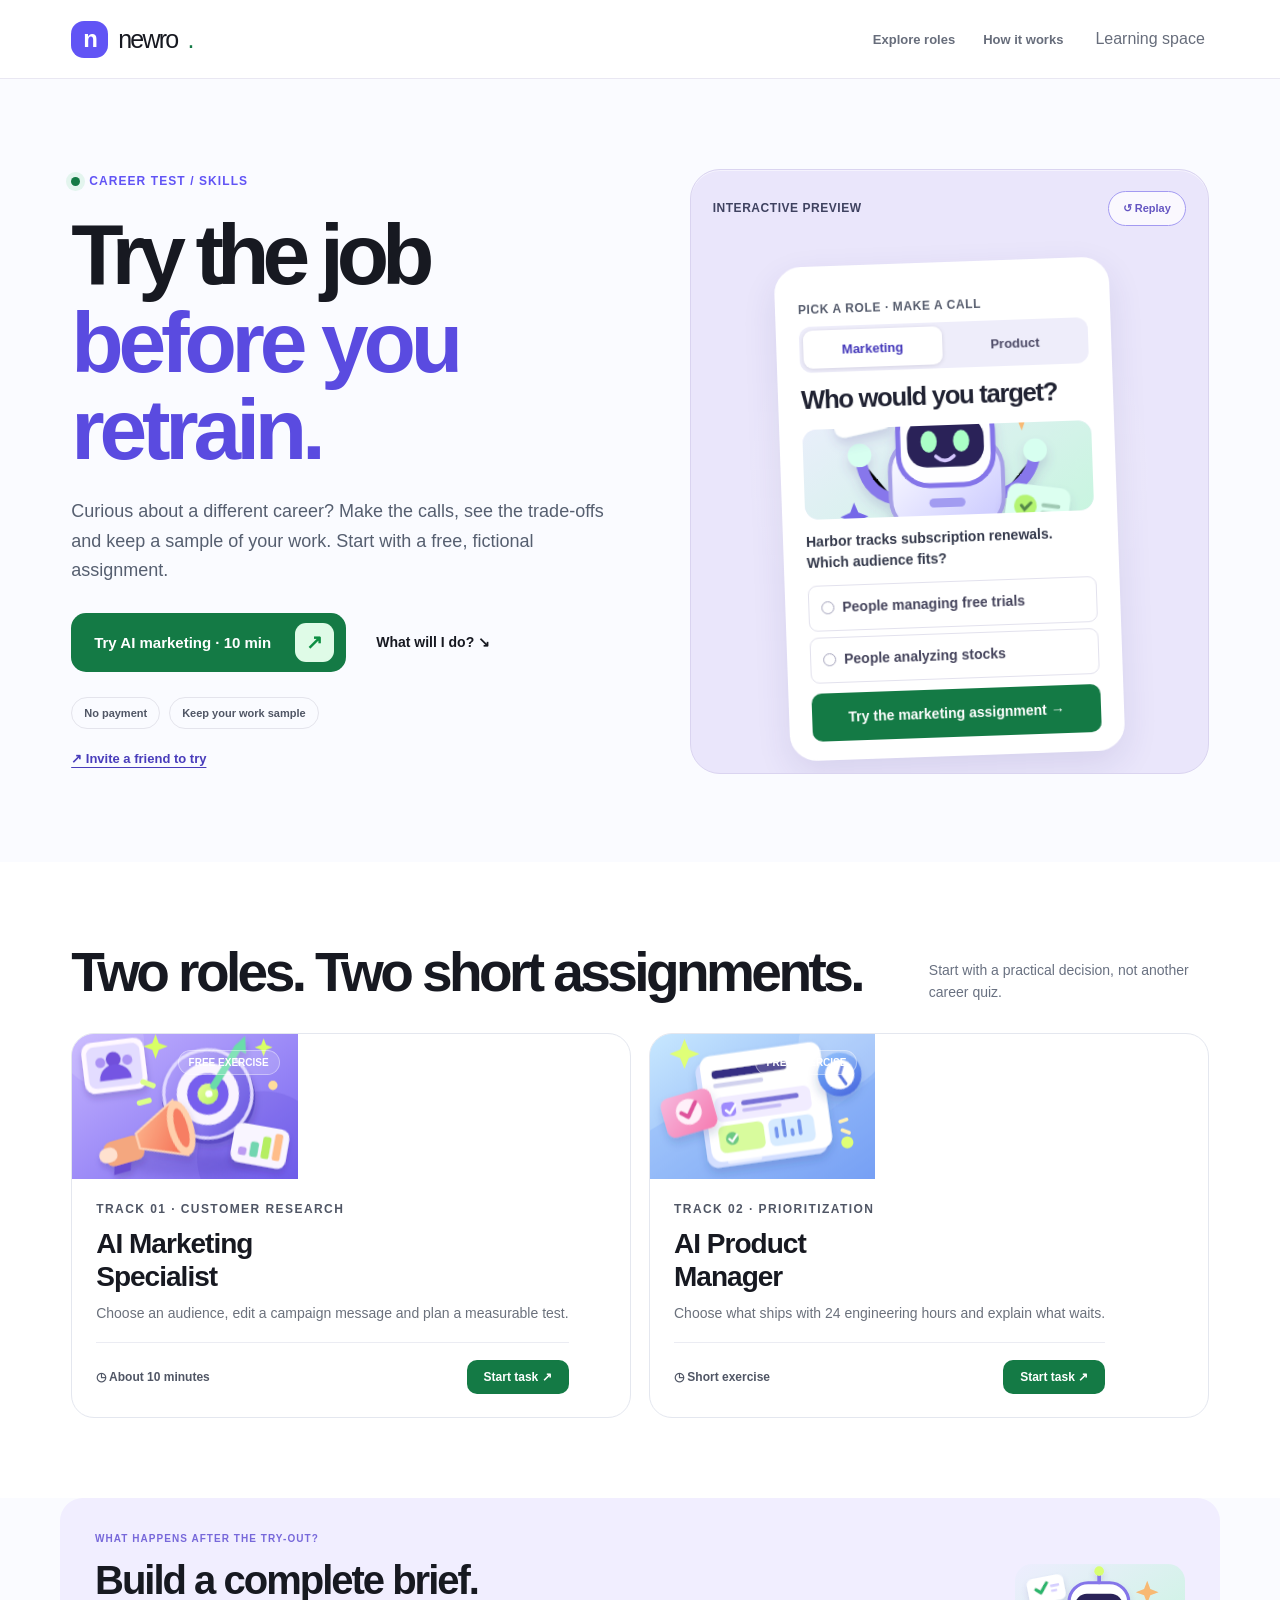
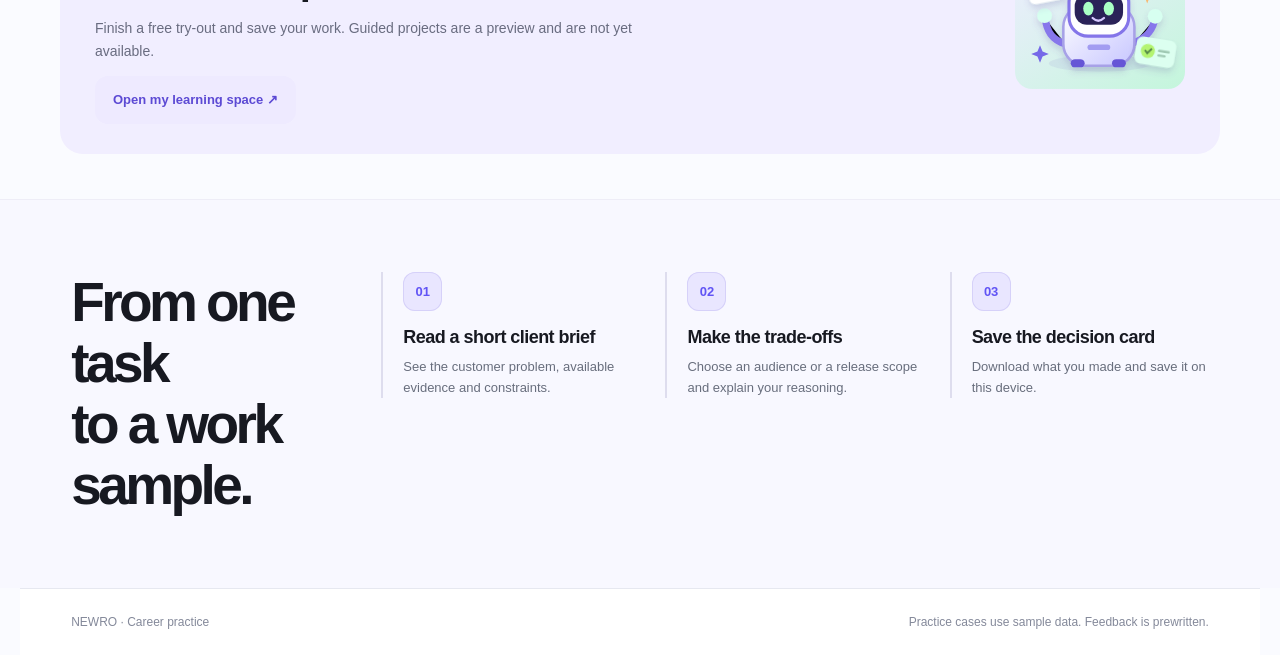
==== commit 85942a2e: "Add interactive career challenge to homepage" ====
--- a/index.html
+++ b/index.html
@@ -3,7 +3,7 @@
 <style>
 :root{font-family:Inter,-apple-system,BlinkMacSystemFont,"Segoe UI",sans-serif;color:#17171f;background:#fff;--ink:#17171f;--text:#3a3a48;--muted:#5e5e6e;--line:#e6e4f0;--surface:#f3f1fe;--accent:#4b3fd8;--cta:#18803e;--danger:#b72a29;--good:#125c2f}
 *{box-sizing:border-box}body{margin:0;min-width:320px}button,textarea{font:inherit}button{cursor:pointer}button:disabled{opacity:.47;cursor:not-allowed}button:focus-visible,textarea:focus-visible,a:focus-visible{outline:3px solid var(--accent);outline-offset:3px}a{color:var(--accent)}.site{max-width:1080px;margin:auto;padding:0 22px}.top{height:72px;display:flex;align-items:center;justify-content:space-between;gap:12px}.logo{font-size:24px;font-weight:800;letter-spacing:-.06em}.logo em{background:var(--accent);color:#fff;border-radius:10px;font-size:19px;font-style:normal;padding:5px 11px;margin-right:8px}.kicker{font-weight:700;font-size:13px;color:var(--muted)}.hero{padding:85px 0 90px}.hero h1{font-size:clamp(39px,7vw,78px);letter-spacing:-.072em;line-height:1.03;max-width:920px;margin:0 0 25px}.hero p{font-size:20px;line-height:1.5;max-width:640px;color:var(--text);margin:0 0 38px}.eyebrow{color:var(--accent)!important;font-size:14px!important;font-weight:700;margin-bottom:20px!important}.roles{display:grid;grid-template-columns:1fr 1fr;gap:18px}.role{border:1px solid var(--line);background:#fff;border-radius:20px;padding:29px;text-align:left;min-height:258px;transition:transform .18s,border-color .18s}.role:hover{border-color:var(--accent);transform:translateY(-2px)}.role h2{font-size:27px;letter-spacing:-.04em;margin:21px 0 8px}.role p{font-size:16px;line-height:1.55;margin:0;color:var(--text)}.role .go{display:block;color:var(--accent);font-weight:700;margin-top:22px}.square{display:grid;place-items:center;border-radius:13px;background:var(--surface);color:var(--accent);height:48px;width:48px;font-size:24px}.foot{border-top:1px solid var(--line);color:var(--muted);font-size:12px;padding:18px 0 25px}.mini{font-size:13px;line-height:1.5;color:var(--muted)}.player{min-height:100dvh;display:flex;flex-direction:column}.playerHeader{position:sticky;top:0;z-index:10;border-bottom:1px solid var(--line);background:#fffffff0;backdrop-filter:blur(8px)}.headerInner{height:69px;max-width:640px;margin:auto;padding:0 18px;display:flex;gap:13px;align-items:center}.plainBtn{background:transparent;border:0;width:44px;height:44px;border-radius:12px;color:var(--ink);font-size:22px}.plainBtn:hover{background:var(--surface)}.track{height:9px;background:#e9e6fc;border-radius:20px;overflow:hidden;flex:1}.fill{height:100%;background:var(--accent);border-radius:20px;transition:width .25s}.playerMain{flex:1;max-width:640px;padding:31px 20px 65px;width:100%;margin:0 auto}.player h1{font-size:clamp(30px,5vw,39px);letter-spacing:-.048em;line-height:1.12;margin:0 0 13px}.lead{font-size:17px;line-height:1.57;color:var(--text);margin:0 0 21px}.step{font-size:13px;font-weight:700;color:var(--muted);margin:0 0 13px}.panel{background:var(--surface);padding:20px;border-radius:17px;margin:15px 0}.panel h3{font-size:17px;margin:0 0 8px}.panel p{font-size:16px;line-height:1.58;margin:0;color:var(--text)}.cards{display:grid;gap:12px;margin:19px 0}.choice{display:flex;align-items:flex-start;gap:13px;width:100%;background:white;border:2px solid var(--line);border-radius:15px;padding:18px 16px;color:var(--ink);text-align:left;min-height:65px;line-height:1.4}.choice[aria-pressed="true"]{border-color:var(--accent);background:#f7f5ff}.choice:hover{border-color:#bcb6ea}.dot{border:2px solid #a8a1bc;border-radius:50%;width:20px;height:20px;flex-shrink:0;margin-top:1px;display:grid;place-items:center;font-size:11px}.choice[aria-pressed="true"] .dot{border-color:var(--accent);color:#fff;background:var(--accent)}.choice strong{display:block}.choice small{display:block;font-size:13px;color:var(--muted);margin-top:5px}.field{display:block;font-weight:700;font-size:14px;margin:21px 0 9px}.input{width:100%;padding:15px;border:1.5px solid #bcb6d5;border-radius:14px;background:white;min-height:96px;line-height:1.55;color:var(--ink);resize:vertical}.input:focus{border-color:var(--accent)}.mentor{display:flex;gap:12px;align-items:flex-start;background:var(--surface);border-radius:16px;padding:18px;margin:22px 0}.avatar{width:34px;height:34px;border-radius:10px;background:#e0dbfc;display:grid;place-items:center;color:var(--accent);font-weight:800;flex-shrink:0}.mentor b{font-size:13px}.mentor p{font-size:15px;color:var(--text);line-height:1.55;margin:5px 0 0}.info{border:1px solid var(--line);border-radius:16px;padding:18px 19px;margin:11px 0}.info b{display:block}.info p{color:var(--text);line-height:1.55;margin:7px 0 0}.chip{display:inline-block;font-size:12px;font-weight:700;background:var(--surface);color:var(--accent);border-radius:25px;padding:6px 11px}.green{color:var(--good)}.red{color:var(--danger)}.summary{border:1px solid var(--line);border-radius:18px;padding:22px;margin:13px 0}.summary h3{margin:13px 0;font-size:24px;letter-spacing:-.04em}.summary dt{font-size:12px;font-weight:700;color:var(--muted);margin-top:16px}.summary dd{line-height:1.5;margin:5px 0 0;overflow-wrap:anywhere}.buttons{display:flex;gap:10px}.buttons>*{flex:1}.primary,.secondary{min-height:54px;border-radius:14px;font-size:16px;font-weight:750;padding:13px 20px;border:0}.primary{background:var(--cta);color:white;flex:1}.primary:hover:not(:disabled){background:#136b33}.secondary{background:var(--surface);color:var(--accent)}.playerFooter{position:sticky;bottom:0;z-index:10;border-top:1px solid var(--line);background:#fffffff0;backdrop-filter:blur(8px)}.footerInner{max-width:640px;margin:auto;padding:13px 20px max(14px,env(safe-area-inset-bottom))}.meter{background:var(--surface);border-radius:13px;padding:14px;font-size:15px}.meter .track{margin-top:10px}.note{font-size:12px;color:var(--muted);line-height:1.5;margin:14px 0}.sr{position:absolute;clip-path:inset(50%);width:1px;height:1px;overflow:hidden}.same{display:flex;justify-content:space-between;gap:12px;align-items:center}@media(max-width:620px){.hero{padding:44px 0 65px}.roles{grid-template-columns:1fr}.role{min-height:auto}.hero p{font-size:18px}.buttons{flex-wrap:wrap}.footerInner>.buttons>.primary{flex:2}.playerMain{padding-top:25px}}@media(prefers-reduced-motion:reduce){*,*:before,*:after{transition:none!important;animation:none!important;scroll-behavior:auto!important}}
-</style><link rel="stylesheet" href="./assets/newro-experience.css"><link rel="stylesheet" href="./assets/newro-course.css"><link rel="stylesheet" href="./assets/newro-flow.css"><link rel="stylesheet" href="./assets/newro-polish.css"><link rel="stylesheet" href="./assets/newro-premium.css"><link rel="stylesheet" href="./assets/newro-responsive.css"><link rel="stylesheet" href="./assets/newro-curriculum.css"><link rel="stylesheet" href="./assets/newro-paywall.css"><link rel="manifest" href="./manifest.webmanifest"><link rel="icon" type="image/svg+xml" href="./icon.svg"></head><body><a class="newro-skip-link" href="#app">Skip to main content</a><div id="app"></div><noscript><main style="max-width:620px;margin:48px auto;padding:24px;font:16px/1.55 system-ui,sans-serif"><h1>NEWRO needs JavaScript</h1><p>Enable JavaScript to use the interactive career simulations. No account is required to start.</p></main></noscript><script src="./assets/newro-experience.js"></script><script src="./assets/newro-swarm.js"></script><script src="./assets/newro-course.js"></script><script src="./assets/newro-curriculum.js"></script><script src="./assets/newro-flow.js"></script><script src="./assets/newro-free-lesson.js"></script><script src="./assets/newro-mobile.js"></script><script src="./assets/newro-premium.js"></script><script src="./assets/newro-paywall.js"></script><script>
+</style><link rel="stylesheet" href="./assets/newro-experience.css"><link rel="stylesheet" href="./assets/newro-course.css"><link rel="stylesheet" href="./assets/newro-flow.css"><link rel="stylesheet" href="./assets/newro-polish.css"><link rel="stylesheet" href="./assets/newro-premium.css"><link rel="stylesheet" href="./assets/newro-responsive.css"><link rel="stylesheet" href="./assets/newro-curriculum.css"><link rel="stylesheet" href="./assets/newro-paywall.css"><link rel="stylesheet" href="./assets/newro-scenarios.css"><link rel="stylesheet" href="./assets/newro-challenge.css"><link rel="manifest" href="./manifest.webmanifest"><link rel="icon" type="image/svg+xml" href="./icon.svg"></head><body><a class="newro-skip-link" href="#app">Skip to main content</a><div id="app"></div><noscript><main style="max-width:620px;margin:48px auto;padding:24px;font:16px/1.55 system-ui,sans-serif"><h1>NEWRO needs JavaScript</h1><p>Enable JavaScript to use the interactive career simulations. No account is required to start.</p></main></noscript><script src="./assets/newro-experience.js"></script><script src="./assets/newro-swarm.js"></script><script src="./assets/newro-course.js"></script><script src="./assets/newro-curriculum.js"></script><script src="./assets/newro-flow.js"></script><script src="./assets/newro-free-lesson.js"></script><script src="./assets/newro-mobile.js"></script><script src="./assets/newro-challenge.js"></script><script src="./assets/newro-premium.js"></script><script src="./assets/newro-paywall.js"></script><script src="./assets/newro-scenarios.js"></script><script>
 (function(){'use strict';
 var root=document.getElementById('app'),key='newro-career-tryout-v1';
 var features=[{id:'login',title:'Fix the iOS login crash',hours:4,value:'Critical',risk:'Low',detail:'1 in 7 sign-ins fails after an update.'},{id:'reminders',title:'Renewal reminders',hours:8,value:'High',risk:'Medium',detail:'The most requested core feature.'},{id:'onboarding',title:'New onboarding checklist',hours:12,value:'High',risk:'High',detail:'Changes an untested signup flow.'},{id:'household',title:'Shared household plans',hours:16,value:'Medium',risk:'High',detail:'Permissions design is unfinished.'},{id:'dark',title:'Dark mode',hours:10,value:'Medium',risk:'Low',detail:'Nice to have; not urgent.'},{id:'csv',title:'CSV export',hours:6,value:'Low',risk:'Low',detail:'Useful to some power users.'},{id:'referral',title:'Referral banner',hours:3,value:'Low',risk:'Low',detail:'Marketing request for Monday.'}];
@@ -13,8 +13,8 @@
 function esc(s){return String(s==null?'':s).replace(/[&<>"']/g,function(c){return {'&':'&amp;','<':'&lt;','>':'&gt;','"':'&quot;',"'":'&#39;'}[c]})}
 function coach(s){return '<aside class="mentor"><div class="avatar" aria-hidden="true">N</div><div><b>Practice coach</b><p>'+s+'</p></div></aside>'}
 function announceChoice(group,id){
- var selected=document.querySelector('.choice[data-choice-group="'+group+'"][data-choice-id="'+id+'"]');
- if(selected)selected.focus({preventScroll:true});
+ var selected=document.querySelector('[data-choice-group="'+group+'"][data-choice-id="'+id+'"]');
+ if(selected){var reel=selected.closest('.nr-ad-grid');if(reel&&reel.scrollWidth>reel.clientWidth){var cardRect=selected.getBoundingClientRect(),reelRect=reel.getBoundingClientRect();reel.scrollLeft+=cardRect.left-reelRect.left-(reel.clientWidth-selected.clientWidth)/2;}selected.focus({preventScroll:true});}
  var region=document.getElementById('newro-announcer');
  var guidance=document.querySelector('.playerMain .mentor p');
  var warning=document.querySelector('.playerMain .meter p.red');
@@ -24,7 +24,7 @@
 function textarea(field,value,hint){return '<textarea class="input" id="field-'+field+'" oninput="NEWRO.write(\''+field+'\',this.value)" placeholder="'+esc(hint)+'">'+esc(value||'')+'</textarea>'}
 function summary(name,rows){return '<div class="summary"><span class="chip">Practice result</span><h3>'+esc(name)+'</h3><dl>'+rows.map(function(r){return '<dt>'+esc(r[0])+'</dt><dd>'+esc(r[1])+'</dd>'}).join('')+'</dl></div><div class="buttons"><button class="secondary" type="button" onclick="NEWRO.copy()">Copy result</button><button class="secondary" type="button" onclick="NEWRO.download()">Download .txt</button></div><p class="note" role="status" id="status">A practice result, not a career assessment.</p>'}
 function hours(){return features.filter(function(f){return data.pm.selection.indexOf(f.id)!==-1}).reduce(function(a,b){return a+b.hours},0)}
-function can(){var a=data.marketing,b=data.pm;if(data.role==='marketing'){switch(data.step){case 2:return !!a.evidence;case 3:return !!a.audience;case 4:return !!a.claim;case 5:return !!(a.tone&&a.prompt&&a.prompt.trim().length>12);case 6:return !!(a.draft&&a.headline&&a.headline.trim().length>8);case 7:return !!(a.channel&&a.metric);case 8:return !!(a.reason&&a.reason.trim().length>10);default:return true}}if(data.role==='pm'){switch(data.step){case 2:return b.selection.length>0&&hours()<=24;case 4:return !!(b.answers.a&&b.answers.b&&b.answers.c);case 5:return !!(b.reason&&b.reason.trim().length>10);default:return true}}return true}
+function can(){var a=data.marketing,b=data.pm;if(data.role==='marketing'){switch(data.step){case 2:return !!a.evidence;case 3:return !!a.audience;case 4:return !!a.claim;case 5:return !!(a.tone&&a.prompt&&a.prompt.trim().length>12);case 6:return !!(a.draft&&a.headline&&a.headline.trim().length>8);case 7:return !!(a.channel&&a.metric&&a.creative);case 8:return !!(a.reason&&a.reason.trim().length>10);default:return true}}if(data.role==='pm'){switch(data.step){case 2:return b.selection.length>0&&hours()<=24;case 4:return !!(b.answers.a&&b.answers.b&&b.answers.c);case 5:return !!(b.reason&&b.reason.trim().length>10);default:return true}}return true}
 function marketing(){var s=data.marketing,n=data.step,title='',sub='',body='',cta='Continue';switch(n){
 case 0:title='Your first day in AI marketing.';sub='Try the decisions behind a small marketing campaign. You lead the work; the mentor gives feedback.';body='<div class="panel"><h3>Your mission</h3><p>Find the right audience, write an honest message, and decide how to test it for Harbor.</p></div>'+coach('I will challenge your thinking, not choose everything for you.');cta='Open the brief';break;
 case 1:title='Meet your client, Harbor';sub='Harbor shows upcoming subscription renewals. The team needs an effective campaign, but has little evidence.';body='<div class="info"><b>The assignment</b><p>Choose a customer group, create a message and design a seven-day test. The illustrative test budget is $600.</p></div><div class="panel"><h3>One constraint</h3><p>Do not promise that Harbor can stop every subscription charge.</p></div>'+coach('Harbor and the customer quotes are fictional examples.');cta='Review customer notes';break;
@@ -33,10 +33,10 @@
 case 4:title='Make a promise you can defend';sub='Which headline is specific and supported by what the product can actually do?';body='<div class="cards">'+option('claim','hype','The world’s smartest AI finance platform.','No proof or relevant detail',s.claim)+option('claim','honest','See upcoming renewals before you are charged.','Specific and verifiable',s.claim)+option('claim','impossible','Never pay for a subscription again.','An impossible guarantee',s.claim)+'</div>'+(s.claim?coach(s.claim==='honest'?'This sounds credible because it describes a real feature.':'Check the claim: could Harbor prove those words? Try again if not.'):coach('Clear language beats impressive-sounding language.'));cta='Give AI a brief';break;
 case 5:title='Direct your AI teammate';sub='Strong output starts with an audience, a task and clear guardrails.';body='<label class="field">Tone</label><div class="cards">'+option('tone','calm','Calm and practical','Simple language',s.tone)+option('tone','playful','Playful','Light but not misleading',s.tone)+option('tone','urgent','Urgent','Time-sensitive, never deceptive',s.tone)+'</div><label class="field" for="field-prompt">Prompt for your AI teammate</label>'+textarea('prompt',s.prompt||'','Write two headlines for the selected audience. Describe the renewal reminder feature. Avoid unsupported guarantees.')+coach('This prototype displays prepared sample outputs, not text from a live language model.');cta='Review sample AI output';break;
 case 6:title='Edit the AI draft';sub='Choose a sample draft. Then rewrite it so the promise is clear and truthful.';body='<div class="cards">'+option('draft','vague','Revolutionize your financial life with AI.','Overclaims the value',s.draft)+option('draft','clear','Know what renews next.','Short and useful',s.draft)+'</div><label class="field" for="field-headline">Your final headline</label>'+textarea('headline',s.headline||'','Write an honest, specific headline')+coach('Do not ship a draft just because it was generated. You own the decision.');cta='Plan a test';break;
-case 7:title='Design a small experiment';sub='Choose where to reach people and how to tell whether the campaign helped.';body='<label class="field">Channel</label><div class="cards">'+option('channel','paid','Small paid social test','Reaches a defined audience',s.channel)+option('channel','email','Permission-based email list','More targeted',s.channel)+option('channel','organic','Organic social post','Cheaper, less predictable',s.channel)+'</div><label class="field">Primary metric</label><div class="cards">'+option('metric','signups','Landing-page signup rate','Tracks a meaningful action',s.metric)+option('metric','likes','Likes','Engagement, not intent',s.metric)+option('metric','reach','Reach','Visibility, not conversion',s.metric)+'</div>'+coach('Choose a measurement that tests the campaign hypothesis.');cta='Defend my choice';break;
-case 8:title='A question from your mentor';sub='A strong marketer can explain or revise a plan.';var ask=s.claim!=='honest'?'Some words in your message may promise too much. How would you fix that?':s.audience!=='trials'?'How does this audience connect to Harbor’s current feature?':s.metric!=='signups'?'Likes may rise without any signups. What does that mean for your test?':'People click your ad but do not sign up. What would you investigate?';body=coach(esc(ask))+'<label class="field" for="field-reason">Your response</label>'+textarea('reason',s.reason||'','Explain what you would do and why…');cta='See my feedback';break;
-case 9:title='Here is what your decisions show';sub='Feedback on this exercise, not a prediction about your future career.';var f=[['Understanding customers',s.evidence==='trial'],['Choosing a suitable audience',s.audience==='trials'],['Truthful messaging',s.claim==='honest'&&!/never|guarantee|world.s best|revolutionary/i.test(s.headline||'')],['Giving AI constraints',/avoid|do not|never|without|no guarantees/i.test(s.prompt||'')],['Measuring outcomes',s.metric==='signups']];body=f.map(function(row){return '<div class="info same"><b>'+row[0]+'</b><span class="chip '+(row[1]?'green':'')+'">'+(row[1]?'Demonstrated':'Developing')+'</span></div>'}).join('')+coach('You can improve a decision and learn from it. A short exercise does not measure professional aptitude.');cta='See my work sample';break;
-case 10:title='You completed the assignment';sub='Keep the small campaign brief you made. This is your first work sample.';body=summary('Harbor campaign brief',[['Audience',({trials:'Free-trial users',investors:'Individual investors',students:'Discount-seeking students'})[s.audience]||'Not chosen'],['Headline',s.headline||'Not entered'],['Channel',s.channel||'Not chosen'],['Success metric',s.metric||'Not chosen'],['Reasoning',s.reason||'Not entered']]);cta='Try another career';break;
+case 7:title='Design a small experiment';sub='Choose a visual direction, then decide where to reach people and how to judge the test.';body=(window.NEWROScenes?window.NEWROScenes.creativePicker(s.creative):'')+'<label class="field">Channel</label><div class="cards">'+option('channel','paid','Small paid social test','Reaches a defined audience',s.channel)+option('channel','email','Permission-based email list','More targeted',s.channel)+option('channel','organic','Organic social post','Cheaper, less predictable',s.channel)+'</div><label class="field">Primary metric</label><div class="cards">'+option('metric','signups','Landing-page signup rate','Tracks a meaningful action',s.metric)+option('metric','likes','Likes','Engagement, not intent',s.metric)+option('metric','reach','Reach','Visibility, not conversion',s.metric)+'</div>'+coach('Choose a measurement that tests the campaign hypothesis.');cta='Defend my choice';break;
+case 8:title='A question from your mentor';sub='A strong marketer can explain or revise a plan.';var ask=s.claim!=='honest'?'Some words in your message may promise too much. How would you fix that?':s.audience!=='trials'?'How does this audience connect to Harbor’s current feature?':s.metric!=='signups'?'Likes may rise without any signups. What does that mean for your test?':'People click your ad but do not sign up. What would you investigate?';body=(window.NEWROScenes?window.NEWROScenes.simulatedReview(s.creative):'')+coach(esc(ask))+'<label class="field" for="field-reason">Your response</label>'+textarea('reason',s.reason||'','Explain what you would do and why…');cta='See my feedback';break;
+case 9:title='Here is what your decisions show';sub='Feedback on this exercise, not a prediction about your future career.';var f=[['Understanding customers',s.evidence==='trial'],['Choosing a suitable audience',s.audience==='trials'],['Truthful messaging',s.claim==='honest'&&!/never|guarantee|world.s best|revolutionary/i.test(s.headline||'')],['Giving AI constraints',/avoid|do not|never|without|no guarantees/i.test(s.prompt||'')],['Measuring outcomes',s.metric==='signups'],['Choosing a visual direction',!!s.creative]];body=f.map(function(row){return '<div class="info same"><b>'+row[0]+'</b><span class="chip '+(row[1]?'green':'')+'">'+(row[1]?'Demonstrated':'Developing')+'</span></div>'}).join('')+coach('You can improve a decision and learn from it. A short exercise does not measure professional aptitude.');cta='See my work sample';break;
+case 10:title='You completed the assignment';sub='Keep the small campaign brief you made. This is your first work sample.';body=summary('Harbor campaign brief',[['Audience',({trials:'Free-trial users',investors:'Individual investors',students:'Discount-seeking students'})[s.audience]||'Not chosen'],['Headline',s.headline||'Not entered'],['Visual creative',window.NEWROScenes?window.NEWROScenes.creativeName(s.creative):s.creative||'Not recorded'],['Channel',s.channel||'Not chosen'],['Success metric',s.metric||'Not chosen'],['Reasoning',s.reason||'Not entered']]);cta='Try another career';break;
 }screen(title,sub,body,cta,10)}
 function pm(){var s=data.pm,n=data.step,title='',sub='',body='',cta='Continue',count=hours(),picked=features.filter(function(f){return s.selection.indexOf(f.id)!==-1});switch(n){
 case 0:title='Your first day as an AI Product Manager';sub='It is Wednesday. You need to make the Friday release call.';body='<div class="panel"><h3>Your assignment</h3><p>Seven feature requests. Two engineers. Only 24 hours left. You decide what ships.</p></div>'+coach('Product management is the art of making trade-offs with limited time.');cta='Open the release brief';break;
@@ -47,7 +47,7 @@
 case 5:title='Explain your release plan';sub='A product manager communicates the reasons behind the choices.';var right=Number(s.answers.a==='value')+Number(s.answers.b==='risk')+Number(s.answers.c==='time');body='<div class="panel"><h3>'+right+' of 3 reasoning checks matched the examples</h3><p>You can go back to try again. The score describes answers to this exercise only.</p></div><label class="field" for="field-pmreason">Why did you choose these tasks?</label>'+textarea('pmreason',s.reason||'','I prioritized the login crash because…');cta='Create my decision card';break;
 case 6:title='Your first PM decision card';sub='You made a release decision and defended your reasoning.';body=summary('Harbor Friday release',[['Ship Friday',picked.map(function(f){return f.title}).join(', ')||'Nothing'],['Hold',features.filter(function(f){return s.selection.indexOf(f.id)===-1}).map(function(f){return f.title}).join(', ')||'Nothing'],['Hours',count+' / 24'],['Reasoning',s.reason||'Not entered']]);cta='Try another career';break;
 }screen(title,sub,body,cta,6)}
-function screen(title,sub,body,cta,max){var progress=Math.round(data.step/max*100);root.innerHTML='<div class="player"><header class="playerHeader"><div class="headerInner"><button class="plainBtn" onclick="NEWRO.exit()" aria-label="Exit to careers (progress is saved)">×</button><div class="track" role="progressbar" aria-label="Task progress" aria-valuemin="0" aria-valuemax="'+max+'" aria-valuenow="'+data.step+'"><div class="fill" style="width:'+progress+'%"></div></div></div></header><main class="playerMain"><p class="newro-sr-only" id="newro-announcer" role="status" aria-live="polite"></p><h1 tabindex="-1" id="screenTitle">'+title+'</h1><p class="lead">'+sub+'</p>'+body+'</main><footer class="playerFooter"><div class="footerInner"><div class="buttons">'+(data.step?'<button class="secondary" type="button" onclick="NEWRO.back()">Back</button>':'')+'<button type="button" class="primary" id="next" '+(can()?'':'disabled')+' onclick="NEWRO.next()">'+cta+'</button></div><p class="note" style="text-align:center;margin:8px 0 0">Progress is saved in this browser · No signup required</p></div></footer></div>';if(window.NEWROCourseUI)window.NEWROCourseUI.enhance({role:data.role,step:data.step,max:max});if(window.NEWROFlow && data.step===max)window.NEWROFlow.enhanceResult(data.role);window.scrollTo(0,0);var heading=document.getElementById('screenTitle');if(heading)heading.focus({preventScroll:true})}
+function screen(title,sub,body,cta,max){var progress=Math.round(data.step/max*100);root.innerHTML='<div class="player"><header class="playerHeader"><div class="headerInner"><button class="plainBtn" onclick="NEWRO.exit()" aria-label="Exit to careers (progress is saved)">×</button><div class="track" role="progressbar" aria-label="Task progress" aria-valuemin="0" aria-valuemax="'+max+'" aria-valuenow="'+data.step+'"><div class="fill" style="width:'+progress+'%"></div></div></div></header><main class="playerMain"><p class="newro-sr-only" id="newro-announcer" role="status" aria-live="polite"></p><h1 tabindex="-1" id="screenTitle">'+title+'</h1><p class="lead">'+sub+'</p>'+(data.role==='pm'&&window.NEWROScenes?window.NEWROScenes.product(data.step):'')+body+'</main><footer class="playerFooter"><div class="footerInner"><div class="buttons">'+(data.step?'<button class="secondary" type="button" onclick="NEWRO.back()">Back</button>':'')+'<button type="button" class="primary" id="next" '+(can()?'':'disabled')+' onclick="NEWRO.next()">'+cta+'</button></div><p class="note" style="text-align:center;margin:8px 0 0">Progress is saved in this browser · No signup required</p></div></footer></div>';if(window.NEWROCourseUI)window.NEWROCourseUI.enhance({role:data.role,step:data.step,max:max});if(window.NEWROFlow && data.step===max)window.NEWROFlow.enhanceResult(data.role);window.scrollTo(0,0);var heading=document.getElementById('screenTitle');if(heading)heading.focus({preventScroll:true})}
 function home(){if(window.NEWROHome){window.NEWROHome({resume:!!data.role,role:data.role},root);return}root.innerHTML='<div class="site"><header class="top"><span class="logo"><em>N</em> newro</span><span class="kicker">Career try-outs</span></header><main class="hero"><p class="eyebrow">TRY THE WORK, NOT JUST THE COURSE</p><h1>Find out what the job actually feels like.</h1><p>Make decisions, work through realistic challenges, and leave with a sample of your work. Free, no signup required.</p><div class="roles"><button class="role" onclick="NEWRO.start(\'marketing\')"><span class="square">✳</span><h2>AI Marketing Specialist</h2><p>Find an audience, improve AI copy and plan a test.</p><span class="go">Try the role →</span></button><button class="role" onclick="NEWRO.start(\'pm\')"><span class="square">▤</span><h2>AI Product Manager</h2><p>Choose what ships Friday with only 24 engineering hours.</p><span class="go">Try the role →</span></button></div>'+(data.role?'<div class="info" style="margin-top:20px"><b>Saved session</b><p>Your previous try-out is still available.</p><button class="secondary" type="button" onclick="NEWRO.resume()" style="margin-top:12px">Resume previous session</button></div>':'')+'<p class="mini" style="margin-top:27px">Harbor is a sample client. Feedback is prewritten; this exercise is not a career assessment.</p></main><footer class="foot">NEWRO · Learn by doing. No account needed to begin.</footer></div>'}
 function render(){save();if(!data.role){home();return}if(data.role==='marketing')marketing();else pm()}
 function recordSimStep(replace){
@@ -60,7 +60,7 @@
  if(match){data.role=match[1];data.step=Math.min(Number(match[2]),match[1]==='marketing'?10:6);render();}
  else if(data.role){home();}
 });
-function exportText(){if(data.role==='marketing'){var s=data.marketing;return 'NEWRO · AI Marketing Specialist — fictional practice brief\nAudience: '+(s.audience||'')+'\nHeadline: '+(s.headline||'')+'\nChannel: '+(s.channel||'')+'\nSuccess metric: '+(s.metric||'')+'\nReasoning: '+(s.reason||'')+'\n\nNot a certificate.'}var p=data.pm;return 'NEWRO · AI Product Manager — fictional practice brief\nShip: '+features.filter(function(f){return p.selection.indexOf(f.id)!==-1}).map(function(f){return f.title}).join(', ')+'\nHold: '+features.filter(function(f){return p.selection.indexOf(f.id)===-1}).map(function(f){return f.title}).join(', ')+'\nHours: '+hours()+'/24\nReasoning: '+(p.reason||'')+'\n\nNot a certificate.'}
+function exportText(){if(data.role==='marketing'){var s=data.marketing;return 'NEWRO · AI Marketing Specialist — fictional practice brief\nAudience: '+(s.audience||'')+'\nHeadline: '+(s.headline||'')+'\nVisual creative: '+(window.NEWROScenes?window.NEWROScenes.creativeName(s.creative):s.creative||'')+'\nChannel: '+(s.channel||'')+'\nSuccess metric: '+(s.metric||'')+'\nReasoning: '+(s.reason||'')+'\n\nNot a certificate.'}var p=data.pm;return 'NEWRO · AI Product Manager — fictional practice brief\nShip: '+features.filter(function(f){return p.selection.indexOf(f.id)!==-1}).map(function(f){return f.title}).join(', ')+'\nHold: '+features.filter(function(f){return p.selection.indexOf(f.id)===-1}).map(function(f){return f.title}).join(', ')+'\nHours: '+hours()+'/24\nReasoning: '+(p.reason||'')+'\n\nNot a certificate.'}
 window.NEWRO={
  start:function(role){if(window.NEWROSwarm)window.NEWROSwarm.stop();data.role=role;data.step=0;data[role]=role==='marketing'?{}:{selection:[],answers:{}};recordSimStep(false);render()},
  exit:function(){home()},
--- a/assets/newro-paywall.css
+++ b/assets/newro-paywall.css
@@ -45,3 +45,14 @@
 .nr-paywall-success-icon{display:grid;place-items:center;width:60px;height:60px;border-radius:50%;background:#e0f7e7;color:#178343;font-size:30px;font-weight:800;margin:0 0 20px}
 @media(max-width:760px){.nr-syllabus-grid.nr-journey{margin-right:-16px;padding-right:18px}.nr-journey-step{flex-basis:205px;min-width:205px}.nr-paywall-offers{grid-template-columns:1fr}.nr-paywall-dialog{border-radius:20px}.nr-paywall-offer{padding:20px}.nr-paywall-dialog h2{margin-right:28px}}
 @media(prefers-reduced-motion:reduce){.nr-journey-step.locked{transition:none}}
+
+/* New visual asset in the course-to-portfolio bridge */
+.nf-landing-bridge .nr-career-loop{width:min(270px,100%);height:auto;object-fit:contain;border-radius:18px;display:block;margin:18px auto 0}
+@media(max-width:760px){.nf-landing-bridge .nr-career-loop{width:min(240px,90%)}}
+
+/* Keep the two main path milestones on one line, as in the requested UX. */
+.nf-app .nf-path{display:grid;grid-template-columns:repeat(2,minmax(0,1fr));gap:12px;align-items:stretch}
+.nf-app .nf-path .nf-milestone{min-width:0;min-height:112px;align-items:center}
+.nf-app .nf-path .nf-milestone:not(.done) .nf-step-circle{background:#f1edfb;color:#6b5be0}
+.nf-app .nf-path .nf-milestone .nf-step-status{white-space:normal;text-align:right}
+@media(max-width:720px){.nf-app .nf-path{display:flex;overflow-x:auto;scroll-snap-type:x mandatory;padding:2px 2px 12px;scrollbar-width:thin}.nf-app .nf-path .nf-milestone{flex:0 0 86%;scroll-snap-align:start;min-height:98px}}
--- a/assets/newro-scenarios.css
+++ b/assets/newro-scenarios.css
@@ -0,0 +1,55 @@
+/* NEWRO interactive practice illustrations, responsive and accessible. */
+.nr-product-scene{display:block;margin:16px 0 23px;max-width:100%;border:1px solid #e1dcf3;border-radius:20px;overflow:hidden;background:#f6f2ff;box-shadow:0 8px 25px rgba(62,49,120,.06)}
+.nr-product-scene-art{line-height:0;width:100%;aspect-ratio:760/240;max-height:244px;overflow:hidden}
+.nr-product-scene-art svg{width:100%;height:100%;display:block;object-fit:cover}
+.nr-product-scene figcaption{display:flex;align-items:center;justify-content:space-between;gap:12px;padding:11px 17px 13px;background:#fff;color:#5e5a71;font-size:12px;line-height:1.5}
+.nr-product-scene figcaption b{font-size:11px;letter-spacing:.055em;color:#6254c0;white-space:nowrap}
+.nr-product-scene figcaption span{max-width:70%}
+.nr-creative-picker,.nr-test-results{margin:22px 0 21px;border:1px solid #e2dfed;background:#fbfaff;border-radius:22px;padding:clamp(14px,2.8vw,24px)}
+.nr-creative-heading{margin:0 0 17px}
+.nr-creative-overline{display:block;letter-spacing:.1em;font-size:10px;font-weight:850;color:#6251c8;margin-bottom:5px}
+.nr-creative-heading h2{font-size:clamp(20px,2.6vw,26px);font-weight:850;letter-spacing:-.035em;margin:0 0 7px;color:#242138}
+.nr-creative-heading p{font-size:13px;line-height:1.65;color:#686476;max-width:680px;margin:0}
+.nr-ad-grid{display:grid;grid-template-columns:repeat(3,minmax(0,1fr));gap:12px}
+.nr-ad-card{border:2px solid #e5e1f1;border-radius:17px;background:white;text-align:left;display:flex;flex-direction:column;padding:0;overflow:hidden;min-width:0;color:#272239;transition:border-color .18s,box-shadow .18s,transform .18s}
+.nr-ad-card:hover{border-color:#a69be8;transform:translateY(-2px);box-shadow:0 9px 28px rgba(85,67,165,.12)}
+.nr-ad-card.is-selected{border-color:#6151d6;background:#f8f7ff;box-shadow:0 0 0 2px rgba(97,81,214,.13)}
+.nr-ad-card:focus-visible{outline:3px solid #6453e5;outline-offset:3px}
+.nr-ad-art{display:block;width:100%;aspect-ratio:360/235;background:#f1eafb;overflow:hidden;line-height:0}
+.nr-ad-art svg{width:100%;height:100%;display:block}
+.nr-ad-copy{display:flex;flex-direction:column;align-items:flex-start;flex:1;gap:7px;padding:13px 14px 14px}
+.nr-ad-index{font-size:9px;letter-spacing:.04em;color:#777088;font-weight:850;line-height:1.35}
+.nr-ad-copy strong{font-size:15px;line-height:1.25;letter-spacing:-.02em;color:#26203a}
+.nr-ad-copy small{font-size:12px;line-height:1.5;color:#6f6a80}
+.nr-ad-select{display:inline-flex;align-items:center;margin-top:auto;padding:8px 10px;border-radius:10px;background:#f0edfc;color:#5b4ac7;font-size:11px;font-weight:850}
+.nr-ad-card.is-selected .nr-ad-select{background:#e0f7e9;color:#157b49}
+.nr-ad-tip{font-size:12px;line-height:1.55;color:#554e72;margin:14px 0 0}
+.nr-test-results{margin:0 0 17px}
+.nr-test-table{border:1px solid #e3deee;background:#fff;border-radius:13px;overflow:hidden}
+.nr-test-row{display:grid;grid-template-columns:minmax(0,1.65fr) 60px minmax(72px,.7fr);gap:10px;align-items:center;padding:12px 13px;font-size:12px;color:#393347;border-top:1px solid #efecf5}
+.nr-test-row:first-child{border-top:0}
+.nr-test-row.is-picked{background:#f1edff}
+.nr-test-head{background:#f5f3fa;color:#686079;font-size:10px;font-weight:850;letter-spacing:.045em}
+.nr-test-row [role=cell]:last-child{display:flex;gap:6px;align-items:center}
+.nr-test-bar{display:block;flex:1;height:5px;background:#e8e1f6;border-radius:5px;overflow:hidden}
+.nr-test-bar i{display:block;height:100%;background:#715bd7;border-radius:5px}
+.nr-picked-tag{margin-left:6px;font-size:9px;color:#5d4bbd;letter-spacing:.03em}
+.nr-test-explain{font-size:13px;line-height:1.55;margin:14px 0 0;color:#544b66}
+@media(max-width:720px){
+ .nr-product-scene{margin:12px 0 18px;border-radius:16px}
+ .nr-product-scene-art{aspect-ratio:760/270}
+ .nr-product-scene-art svg{height:100%}
+ .nr-product-scene figcaption{display:block;padding:10px 12px}
+ .nr-product-scene figcaption b{display:block;margin-bottom:3px}
+ .nr-product-scene figcaption span{display:block;max-width:100%}
+ .nr-creative-picker,.nr-test-results{padding:14px 12px;border-radius:16px;margin:16px 0}
+ .nr-ad-grid{display:flex;gap:11px;overflow-x:auto;scroll-snap-type:x mandatory;padding:3px 3px 14px;scrollbar-width:thin;overscroll-behavior-inline:contain}
+ .nr-ad-card{flex:0 0 min(260px,78%);scroll-snap-align:center}
+ .nr-ad-art{max-height:174px}
+ .nr-test-row{grid-template-columns:minmax(0,1.4fr) 45px minmax(72px,.65fr);font-size:11px;padding:10px 9px;gap:6px}
+ .nr-picked-tag{display:block;margin-left:0;margin-top:3px}
+}
+@media(prefers-reduced-motion:reduce){.nr-ad-card{transition:none}}
+
+.nr-ad-scrollhint{display:none}
+@media(max-width:720px){.nr-ad-scrollhint{display:block;text-align:center;font-size:11px;color:#6a5fc0;font-weight:750;margin:0 0 5px}}
--- a/assets/newro-challenge.css
+++ b/assets/newro-challenge.css
@@ -0,0 +1,12 @@
+/* Compact role switch makes the first task playable without hiding the full try-outs. */
+.nc-role-switch{display:flex;gap:4px;background:#eeedfa;border-radius:12px;padding:4px;margin:10px 0 12px}
+.nc-role-switch button{flex:1;min-height:38px;border:0;border-radius:9px;background:transparent;color:#4c4965;font-size:13px;font-weight:700}
+.nc-role-switch button[aria-pressed=true]{background:#fff;color:#4135b9;box-shadow:0 1px 4px #211a3820}
+.nc-role-switch button:focus-visible,.nc-invite button:focus-visible,.nc-invite input:focus-visible{outline:3px solid #6154f5;outline-offset:3px}
+.nc-invite{margin-top:17px;display:flex;flex-wrap:wrap;align-items:center;gap:8px 12px;font-size:13px;color:#4c4965}
+.nc-invite button{border:0;background:transparent;color:#493dbb;font-weight:750;padding:5px 0;text-decoration:underline;text-underline-offset:4px}
+.nc-invite [data-share-status]:empty{display:none}
+.nc-invite label{flex-basis:100%;font-weight:700}
+.nc-invite label[hidden]{display:none}
+.nc-invite input{display:block;width:min(100%,380px);margin-top:6px;border:1px solid #bdb9d6;border-radius:8px;padding:10px;color:#171921;background:#fff;font-size:13px}
+@media(max-width:760px){.nc-invite{margin-top:14px}.nc-role-switch{margin:8px 0}}
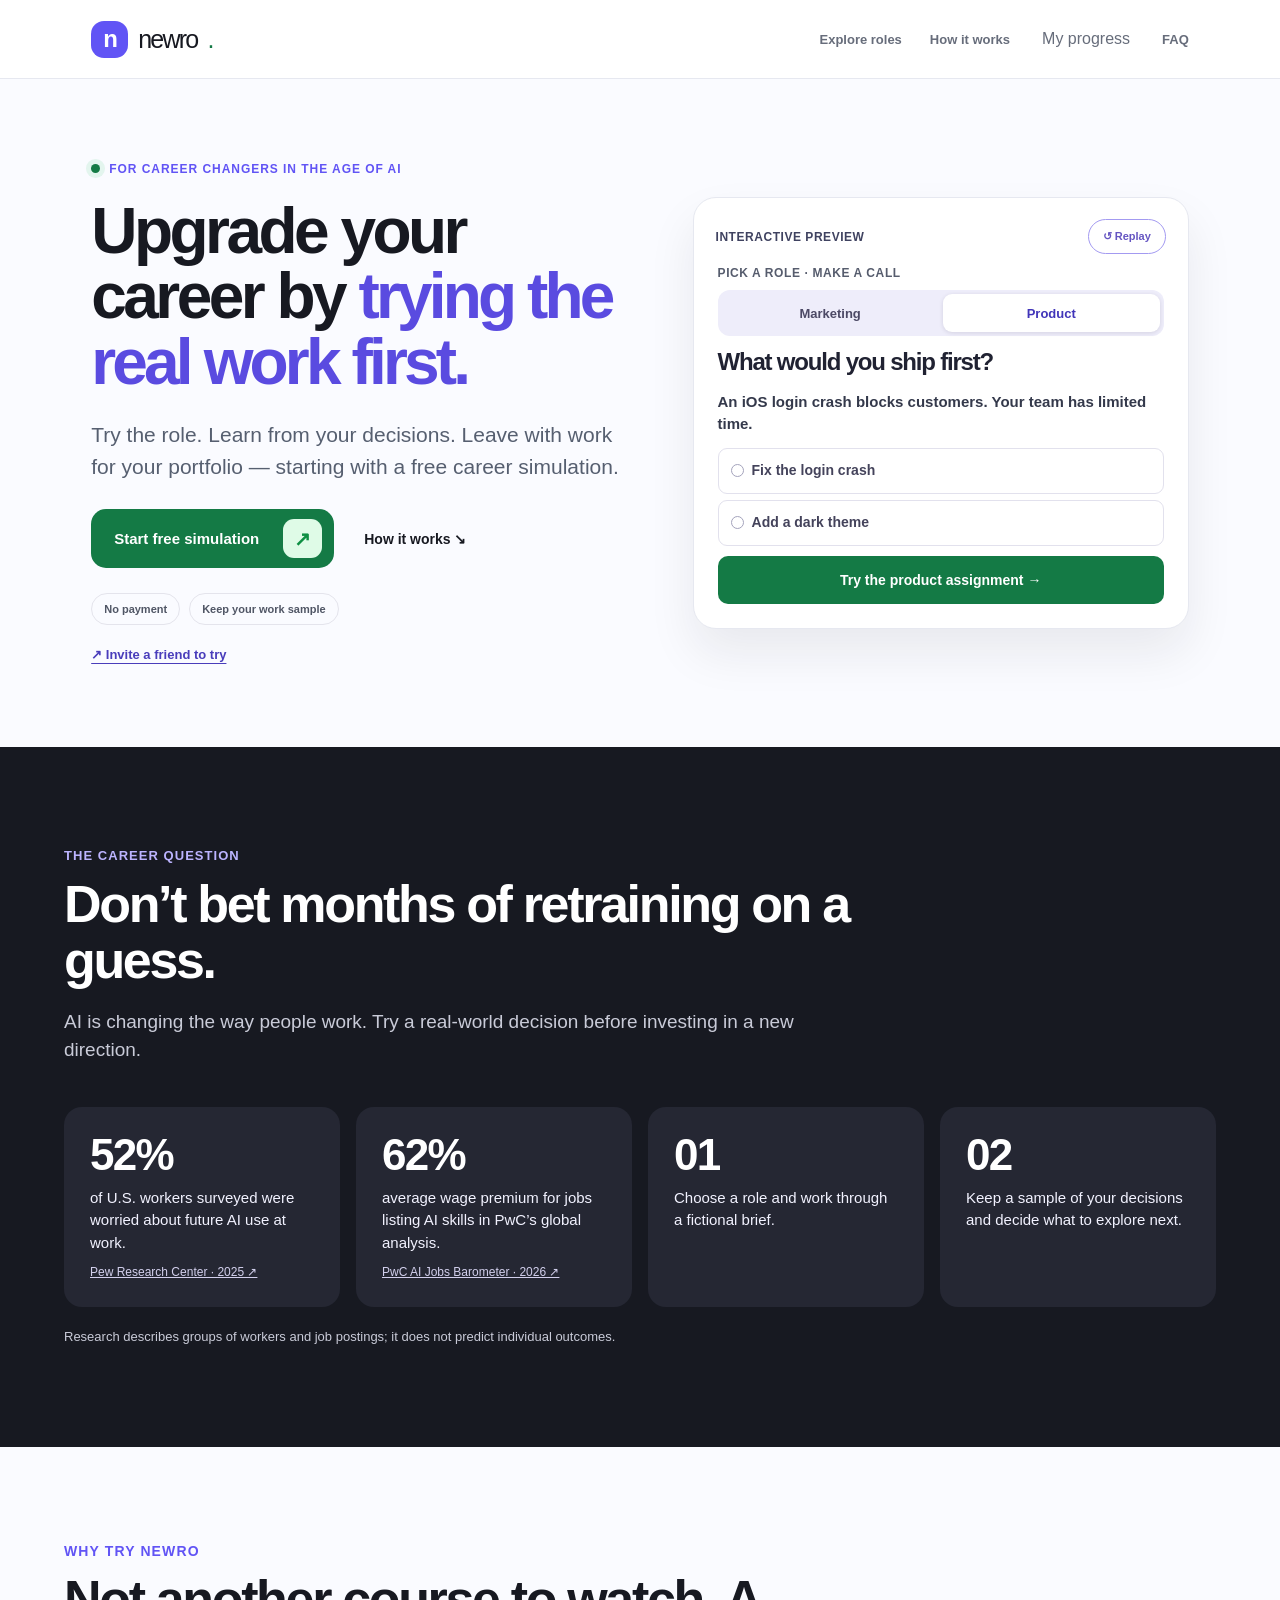
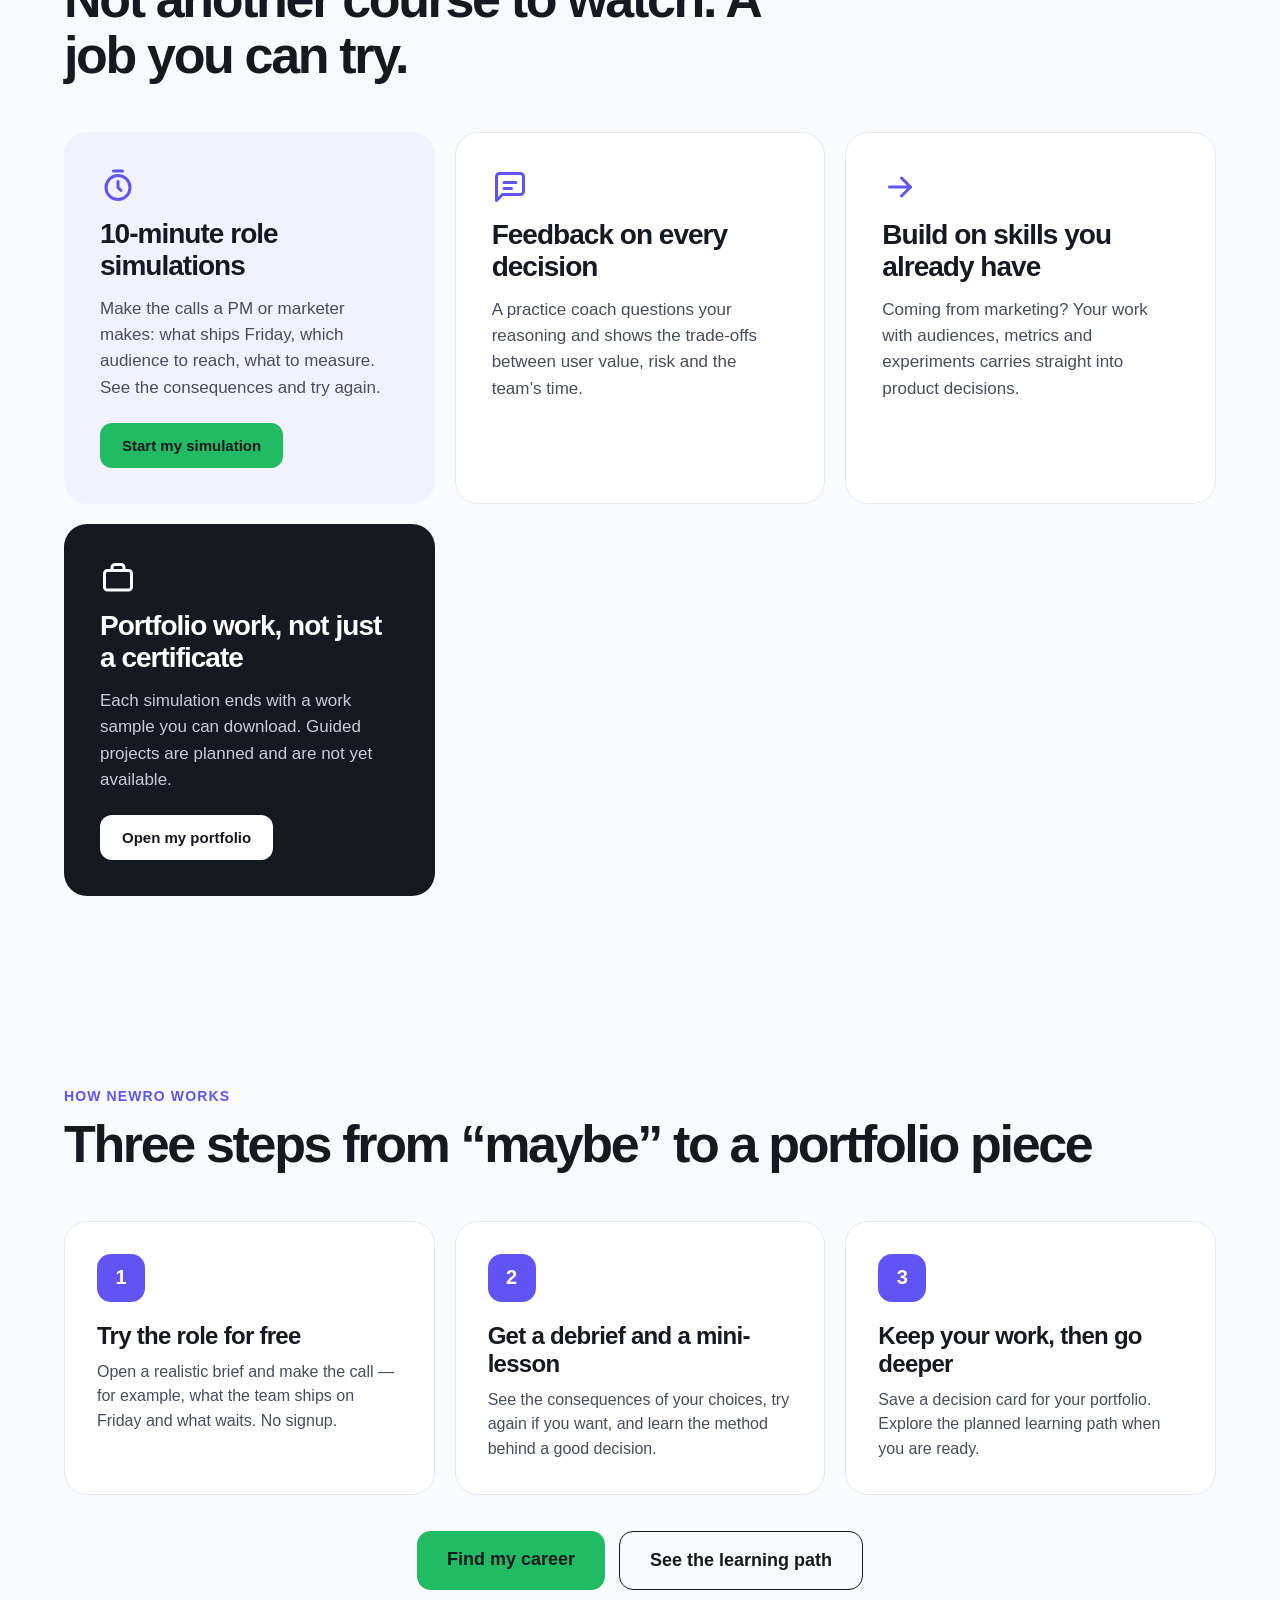
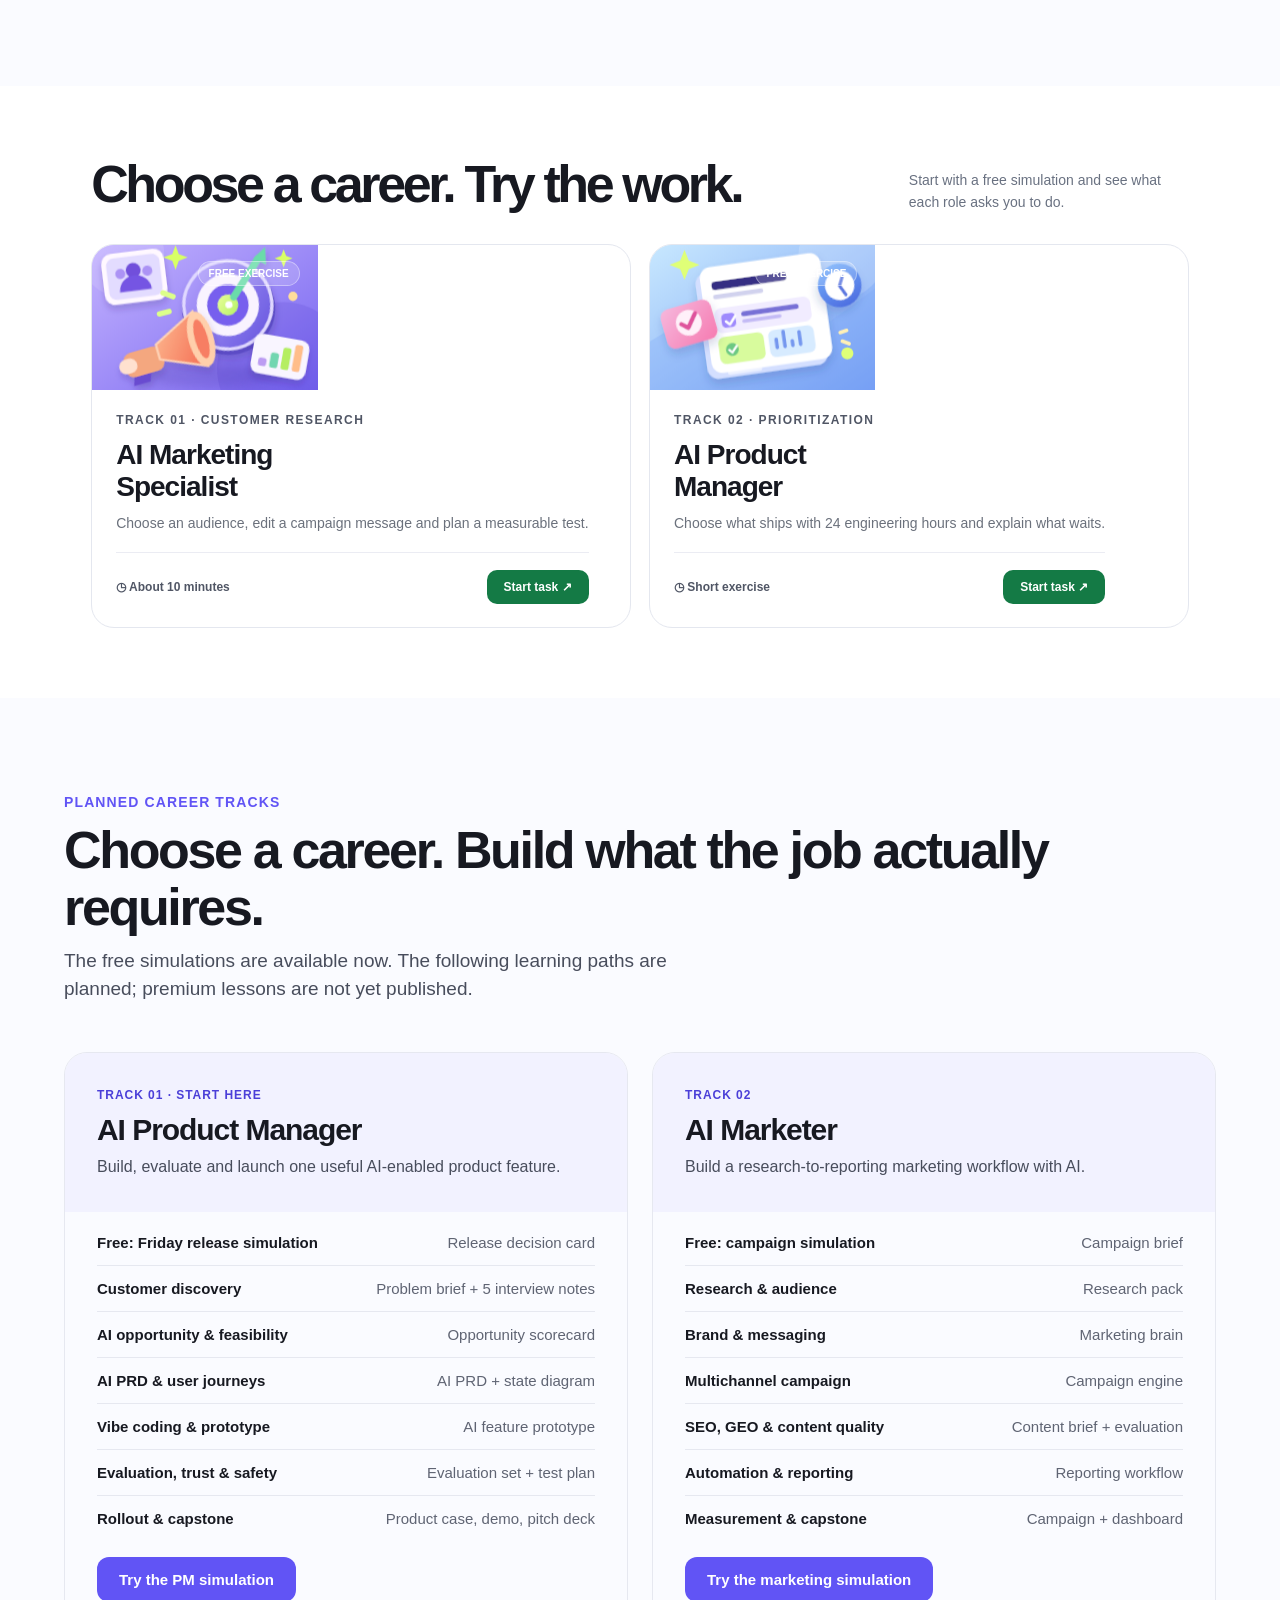
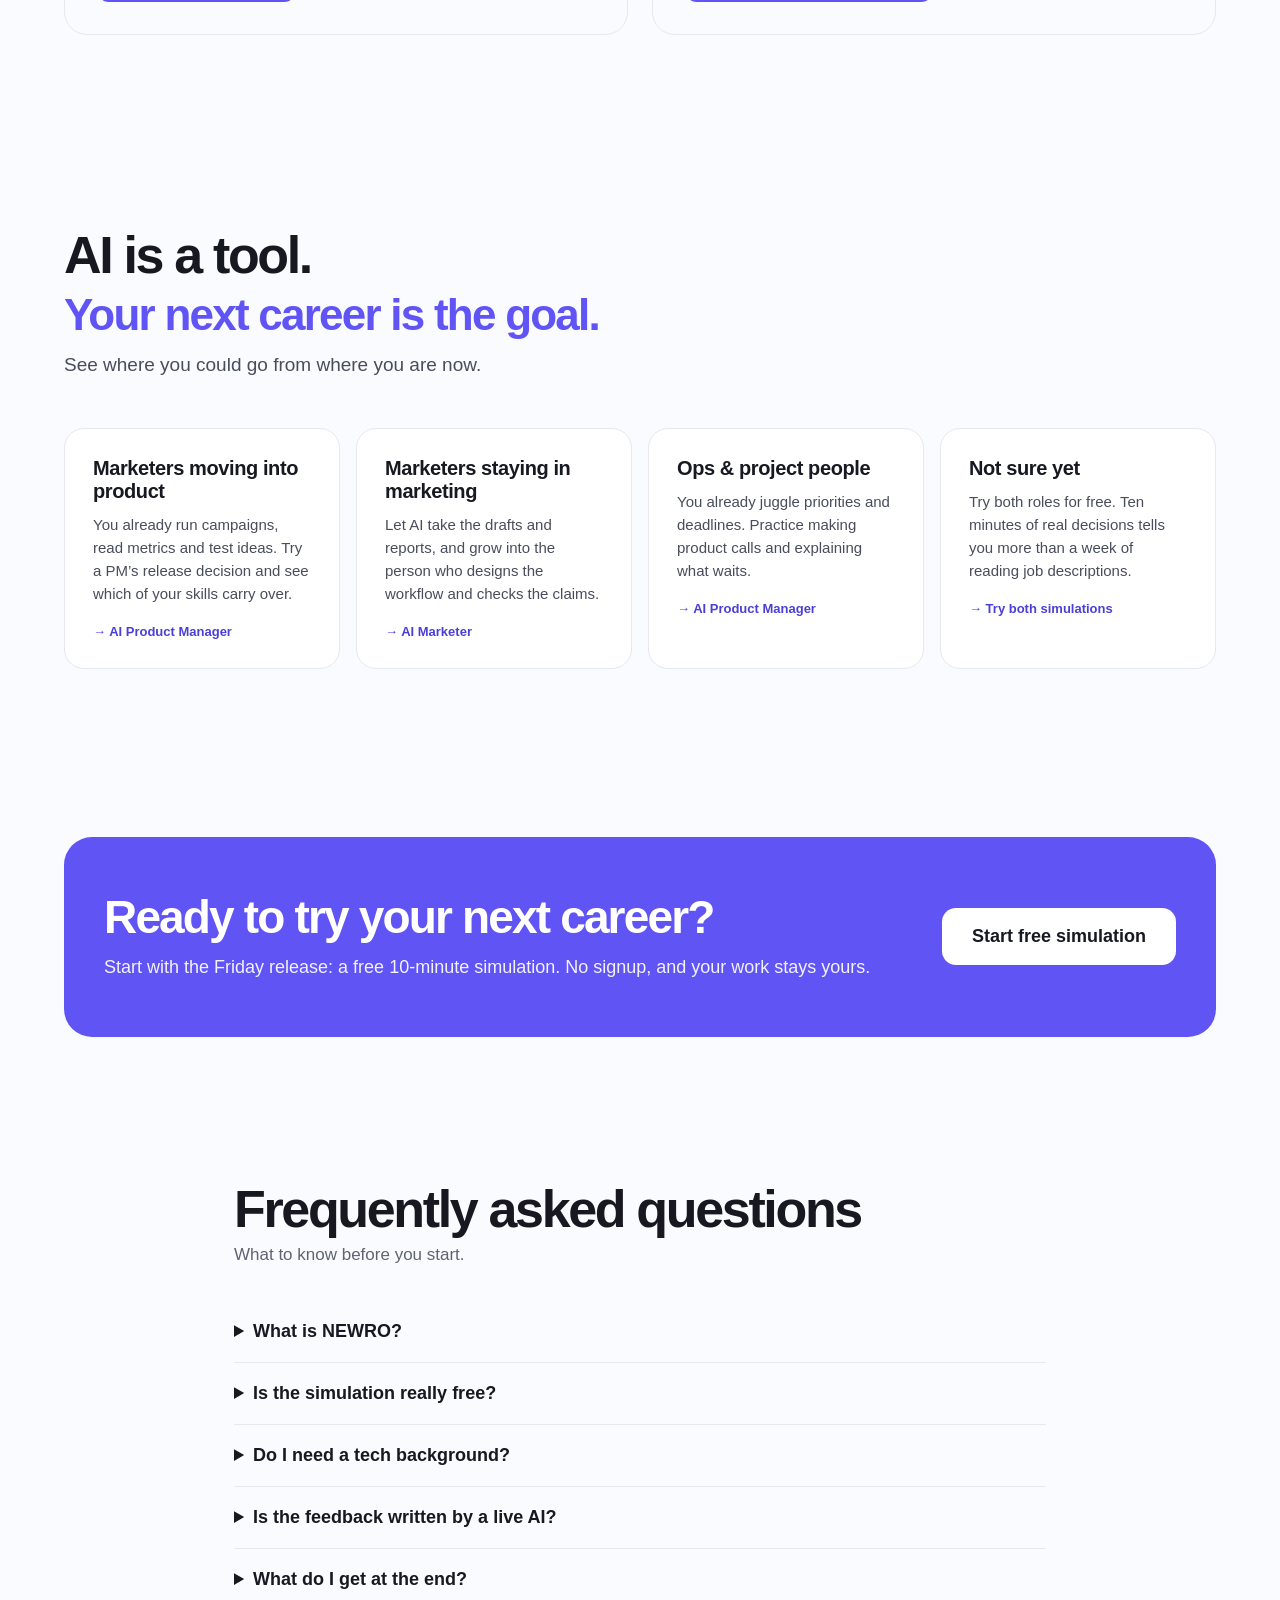
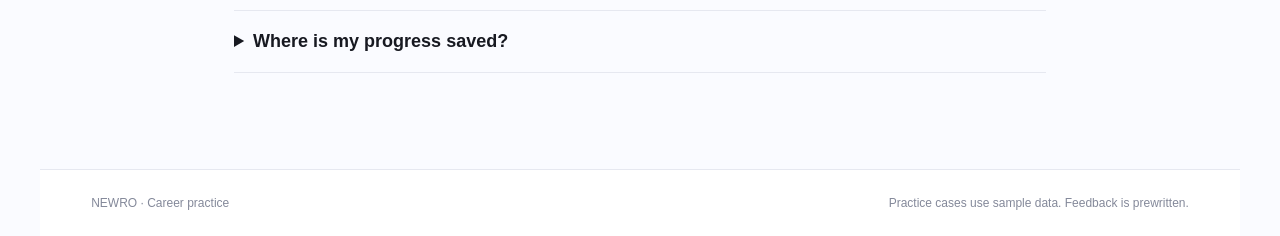
==== commit 802706ed: "Adapt homepage to supplied landing reference" ====
--- a/index.html
+++ b/index.html
@@ -3,7 +3,7 @@
 <style>
 :root{font-family:Inter,-apple-system,BlinkMacSystemFont,"Segoe UI",sans-serif;color:#17171f;background:#fff;--ink:#17171f;--text:#3a3a48;--muted:#5e5e6e;--line:#e6e4f0;--surface:#f3f1fe;--accent:#4b3fd8;--cta:#18803e;--danger:#b72a29;--good:#125c2f}
 *{box-sizing:border-box}body{margin:0;min-width:320px}button,textarea{font:inherit}button{cursor:pointer}button:disabled{opacity:.47;cursor:not-allowed}button:focus-visible,textarea:focus-visible,a:focus-visible{outline:3px solid var(--accent);outline-offset:3px}a{color:var(--accent)}.site{max-width:1080px;margin:auto;padding:0 22px}.top{height:72px;display:flex;align-items:center;justify-content:space-between;gap:12px}.logo{font-size:24px;font-weight:800;letter-spacing:-.06em}.logo em{background:var(--accent);color:#fff;border-radius:10px;font-size:19px;font-style:normal;padding:5px 11px;margin-right:8px}.kicker{font-weight:700;font-size:13px;color:var(--muted)}.hero{padding:85px 0 90px}.hero h1{font-size:clamp(39px,7vw,78px);letter-spacing:-.072em;line-height:1.03;max-width:920px;margin:0 0 25px}.hero p{font-size:20px;line-height:1.5;max-width:640px;color:var(--text);margin:0 0 38px}.eyebrow{color:var(--accent)!important;font-size:14px!important;font-weight:700;margin-bottom:20px!important}.roles{display:grid;grid-template-columns:1fr 1fr;gap:18px}.role{border:1px solid var(--line);background:#fff;border-radius:20px;padding:29px;text-align:left;min-height:258px;transition:transform .18s,border-color .18s}.role:hover{border-color:var(--accent);transform:translateY(-2px)}.role h2{font-size:27px;letter-spacing:-.04em;margin:21px 0 8px}.role p{font-size:16px;line-height:1.55;margin:0;color:var(--text)}.role .go{display:block;color:var(--accent);font-weight:700;margin-top:22px}.square{display:grid;place-items:center;border-radius:13px;background:var(--surface);color:var(--accent);height:48px;width:48px;font-size:24px}.foot{border-top:1px solid var(--line);color:var(--muted);font-size:12px;padding:18px 0 25px}.mini{font-size:13px;line-height:1.5;color:var(--muted)}.player{min-height:100dvh;display:flex;flex-direction:column}.playerHeader{position:sticky;top:0;z-index:10;border-bottom:1px solid var(--line);background:#fffffff0;backdrop-filter:blur(8px)}.headerInner{height:69px;max-width:640px;margin:auto;padding:0 18px;display:flex;gap:13px;align-items:center}.plainBtn{background:transparent;border:0;width:44px;height:44px;border-radius:12px;color:var(--ink);font-size:22px}.plainBtn:hover{background:var(--surface)}.track{height:9px;background:#e9e6fc;border-radius:20px;overflow:hidden;flex:1}.fill{height:100%;background:var(--accent);border-radius:20px;transition:width .25s}.playerMain{flex:1;max-width:640px;padding:31px 20px 65px;width:100%;margin:0 auto}.player h1{font-size:clamp(30px,5vw,39px);letter-spacing:-.048em;line-height:1.12;margin:0 0 13px}.lead{font-size:17px;line-height:1.57;color:var(--text);margin:0 0 21px}.step{font-size:13px;font-weight:700;color:var(--muted);margin:0 0 13px}.panel{background:var(--surface);padding:20px;border-radius:17px;margin:15px 0}.panel h3{font-size:17px;margin:0 0 8px}.panel p{font-size:16px;line-height:1.58;margin:0;color:var(--text)}.cards{display:grid;gap:12px;margin:19px 0}.choice{display:flex;align-items:flex-start;gap:13px;width:100%;background:white;border:2px solid var(--line);border-radius:15px;padding:18px 16px;color:var(--ink);text-align:left;min-height:65px;line-height:1.4}.choice[aria-pressed="true"]{border-color:var(--accent);background:#f7f5ff}.choice:hover{border-color:#bcb6ea}.dot{border:2px solid #a8a1bc;border-radius:50%;width:20px;height:20px;flex-shrink:0;margin-top:1px;display:grid;place-items:center;font-size:11px}.choice[aria-pressed="true"] .dot{border-color:var(--accent);color:#fff;background:var(--accent)}.choice strong{display:block}.choice small{display:block;font-size:13px;color:var(--muted);margin-top:5px}.field{display:block;font-weight:700;font-size:14px;margin:21px 0 9px}.input{width:100%;padding:15px;border:1.5px solid #bcb6d5;border-radius:14px;background:white;min-height:96px;line-height:1.55;color:var(--ink);resize:vertical}.input:focus{border-color:var(--accent)}.mentor{display:flex;gap:12px;align-items:flex-start;background:var(--surface);border-radius:16px;padding:18px;margin:22px 0}.avatar{width:34px;height:34px;border-radius:10px;background:#e0dbfc;display:grid;place-items:center;color:var(--accent);font-weight:800;flex-shrink:0}.mentor b{font-size:13px}.mentor p{font-size:15px;color:var(--text);line-height:1.55;margin:5px 0 0}.info{border:1px solid var(--line);border-radius:16px;padding:18px 19px;margin:11px 0}.info b{display:block}.info p{color:var(--text);line-height:1.55;margin:7px 0 0}.chip{display:inline-block;font-size:12px;font-weight:700;background:var(--surface);color:var(--accent);border-radius:25px;padding:6px 11px}.green{color:var(--good)}.red{color:var(--danger)}.summary{border:1px solid var(--line);border-radius:18px;padding:22px;margin:13px 0}.summary h3{margin:13px 0;font-size:24px;letter-spacing:-.04em}.summary dt{font-size:12px;font-weight:700;color:var(--muted);margin-top:16px}.summary dd{line-height:1.5;margin:5px 0 0;overflow-wrap:anywhere}.buttons{display:flex;gap:10px}.buttons>*{flex:1}.primary,.secondary{min-height:54px;border-radius:14px;font-size:16px;font-weight:750;padding:13px 20px;border:0}.primary{background:var(--cta);color:white;flex:1}.primary:hover:not(:disabled){background:#136b33}.secondary{background:var(--surface);color:var(--accent)}.playerFooter{position:sticky;bottom:0;z-index:10;border-top:1px solid var(--line);background:#fffffff0;backdrop-filter:blur(8px)}.footerInner{max-width:640px;margin:auto;padding:13px 20px max(14px,env(safe-area-inset-bottom))}.meter{background:var(--surface);border-radius:13px;padding:14px;font-size:15px}.meter .track{margin-top:10px}.note{font-size:12px;color:var(--muted);line-height:1.5;margin:14px 0}.sr{position:absolute;clip-path:inset(50%);width:1px;height:1px;overflow:hidden}.same{display:flex;justify-content:space-between;gap:12px;align-items:center}@media(max-width:620px){.hero{padding:44px 0 65px}.roles{grid-template-columns:1fr}.role{min-height:auto}.hero p{font-size:18px}.buttons{flex-wrap:wrap}.footerInner>.buttons>.primary{flex:2}.playerMain{padding-top:25px}}@media(prefers-reduced-motion:reduce){*,*:before,*:after{transition:none!important;animation:none!important;scroll-behavior:auto!important}}
-</style><link rel="stylesheet" href="./assets/newro-experience.css"><link rel="stylesheet" href="./assets/newro-course.css"><link rel="stylesheet" href="./assets/newro-flow.css"><link rel="stylesheet" href="./assets/newro-polish.css"><link rel="stylesheet" href="./assets/newro-premium.css"><link rel="stylesheet" href="./assets/newro-responsive.css"><link rel="stylesheet" href="./assets/newro-curriculum.css"><link rel="stylesheet" href="./assets/newro-paywall.css"><link rel="stylesheet" href="./assets/newro-scenarios.css"><link rel="stylesheet" href="./assets/newro-challenge.css"><link rel="manifest" href="./manifest.webmanifest"><link rel="icon" type="image/svg+xml" href="./icon.svg"></head><body><a class="newro-skip-link" href="#app">Skip to main content</a><div id="app"></div><noscript><main style="max-width:620px;margin:48px auto;padding:24px;font:16px/1.55 system-ui,sans-serif"><h1>NEWRO needs JavaScript</h1><p>Enable JavaScript to use the interactive career simulations. No account is required to start.</p></main></noscript><script src="./assets/newro-experience.js"></script><script src="./assets/newro-swarm.js"></script><script src="./assets/newro-course.js"></script><script src="./assets/newro-curriculum.js"></script><script src="./assets/newro-flow.js"></script><script src="./assets/newro-free-lesson.js"></script><script src="./assets/newro-mobile.js"></script><script src="./assets/newro-challenge.js"></script><script src="./assets/newro-premium.js"></script><script src="./assets/newro-paywall.js"></script><script src="./assets/newro-scenarios.js"></script><script>
+</style><link rel="stylesheet" href="./assets/newro-experience.css"><link rel="stylesheet" href="./assets/newro-course.css"><link rel="stylesheet" href="./assets/newro-flow.css"><link rel="stylesheet" href="./assets/newro-polish.css"><link rel="stylesheet" href="./assets/newro-premium.css"><link rel="stylesheet" href="./assets/newro-responsive.css"><link rel="stylesheet" href="./assets/newro-curriculum.css"><link rel="stylesheet" href="./assets/newro-paywall.css"><link rel="stylesheet" href="./assets/newro-scenarios.css"><link rel="stylesheet" href="./assets/newro-challenge.css"><link rel="stylesheet" href="./assets/newro-landing-reference.css"><link rel="manifest" href="./manifest.webmanifest"><link rel="icon" type="image/svg+xml" href="./icon.svg"></head><body><a class="newro-skip-link" href="#app">Skip to main content</a><div id="app"></div><noscript><main style="max-width:620px;margin:48px auto;padding:24px;font:16px/1.55 system-ui,sans-serif"><h1>NEWRO needs JavaScript</h1><p>Enable JavaScript to use the interactive career simulations. No account is required to start.</p></main></noscript><script src="./assets/newro-experience.js"></script><script src="./assets/newro-swarm.js"></script><script src="./assets/newro-course.js"></script><script src="./assets/newro-curriculum.js"></script><script src="./assets/newro-flow.js"></script><script src="./assets/newro-free-lesson.js"></script><script src="./assets/newro-mobile.js"></script><script src="./assets/newro-challenge.js"></script><script src="./assets/newro-landing-reference.js"></script><script src="./assets/newro-premium.js"></script><script src="./assets/newro-paywall.js"></script><script src="./assets/newro-scenarios.js"></script><script>
 (function(){'use strict';
 var root=document.getElementById('app'),key='newro-career-tryout-v1';
 var features=[{id:'login',title:'Fix the iOS login crash',hours:4,value:'Critical',risk:'Low',detail:'1 in 7 sign-ins fails after an update.'},{id:'reminders',title:'Renewal reminders',hours:8,value:'High',risk:'Medium',detail:'The most requested core feature.'},{id:'onboarding',title:'New onboarding checklist',hours:12,value:'High',risk:'High',detail:'Changes an untested signup flow.'},{id:'household',title:'Shared household plans',hours:16,value:'Medium',risk:'High',detail:'Permissions design is unfinished.'},{id:'dark',title:'Dark mode',hours:10,value:'Medium',risk:'Low',detail:'Nice to have; not urgent.'},{id:'csv',title:'CSV export',hours:6,value:'Low',risk:'Low',detail:'Useful to some power users.'},{id:'referral',title:'Referral banner',hours:3,value:'Low',risk:'Low',detail:'Marketing request for Monday.'}];
--- a/assets/newro-landing-reference.css
+++ b/assets/newro-landing-reference.css
@@ -0,0 +1,36 @@
+/* The supplied landing sets the persuasive surface; learning screens keep their existing system. */
+.cs-shell .cs-top{border-bottom:1px solid #e6e8f0;background:#fff}
+.cs-shell .cs-topin,.cs-shell .nl-wrap{max-width:1200px}
+.cs-shell .cs-hero{min-height:0;gap:clamp(28px,5vw,56px);padding-top:80px;padding-bottom:80px}
+.cs-shell .cs-title{font-size:clamp(40px,5vw,72px);font-weight:800;line-height:1.03;letter-spacing:-.055em}
+.cs-shell .cs-title em{font-style:normal;color:inherit}
+.cs-shell .cs-lede{font-size:21px;line-height:1.5;color:#484d5c}
+.cs-shell .cs-eyebrow{color:#6154f5;letter-spacing:.08em}
+.cs-shell .cs-stage{background:#fff!important;border:1px solid #e6e8f0!important;border-radius:23px;box-shadow:0 24px 48px rgba(23,25,33,.08)!important;min-height:0;padding:56px 24px 24px;overflow:visible}
+.cs-shell .cs-stage:before,.cs-shell .cs-stage:after{display:none!important}
+.cs-shell .cs-stage .cs-card-device{transform:none;max-width:none;width:100%;margin:0;min-height:0;padding:0;border:0;box-shadow:none;background:transparent}
+.cs-shell .cs-stage .cs-card-device:hover{box-shadow:none}
+.cs-shell .cs-phone-illus{display:none}
+.cs-shell .cs-phone-title{font-size:24px;line-height:1.18}
+.cs-shell .cs-phone-task{font-size:15px;line-height:1.5}
+.cs-shell .cs-role-section{background:#fff;padding:70px 0}
+.cs-shell .cs-section-heading h2{font-size:clamp(32px,4.4vw,52px);max-width:780px}
+.nr-reference{font-family:Inter,-apple-system,BlinkMacSystemFont,"Segoe UI",sans-serif;color:#171921}
+.nr-reference a:focus-visible{outline:3px solid #6154f5;outline-offset:3px}
+.nr-context{background:#171921;color:#fff}
+.nr-context-inner{max-width:1200px;margin:auto;padding:88px 24px}
+.nr-overline{color:#bcb4ff;font-size:13px;font-weight:800;letter-spacing:.08em}
+.nr-context h2{font-size:clamp(32px,4.4vw,52px);letter-spacing:-.045em;line-height:1.08;max-width:900px;margin:0 0 16px}
+.nr-context-inner>p:not(.nr-overline){font-size:19px;line-height:1.5;color:#c9cbd8;max-width:800px}
+.nr-context-grid{display:grid;grid-template-columns:repeat(4,minmax(0,1fr));gap:16px;margin-top:42px}
+.nr-context-grid article{display:flex;flex-direction:column;gap:10px;background:#252733;border-radius:18px;padding:26px}
+.nr-context-grid b{font-size:44px;line-height:1;letter-spacing:-.04em}
+.nr-context-grid p{font-size:15px;line-height:1.5;margin:0;color:#f2f2ff}
+.nr-context-grid a{margin-top:auto;color:#d3d0ed;font-size:12px;line-height:1.4}
+.nr-context .nr-context-note{font-size:13px!important;margin-top:20px}
+.nr-reference details summary{cursor:pointer}
+.nr-reference details:focus-within summary{outline-offset:4px}
+#career-paths [style*="border-radius: 23px; overflow: hidden"]{min-width:0}
+@media(max-width:900px){.nr-context-grid{grid-template-columns:repeat(2,minmax(0,1fr))}}
+@media(max-width:760px){.cs-shell .cs-hero{padding-top:35px!important;padding-bottom:55px;gap:28px}.cs-shell .cs-title{font-size:clamp(40px,10vw,56px)}.cs-shell .cs-lede{font-size:18px}.cs-shell .cs-stage{padding:56px 20px 20px!important}.cs-shell .cs-card-device{width:100%!important}.nr-reference>div{padding-top:64px!important;padding-bottom:64px!important}.nr-reference [style*="grid-template-columns: repeat(auto-fit"]{grid-template-columns:repeat(auto-fit,minmax(min(100%,260px),1fr))!important}.nr-context-inner{padding:64px 20px}.nr-context-grid article{padding:20px}.nr-context-grid b{font-size:36px}}
+@media(max-width:400px){.nr-context-grid{grid-template-columns:1fr}.nr-reference [style*="padding: 36px"]{padding:25px!important}.nr-reference [style*="padding: 56px 40px"]{padding:32px 24px!important}}
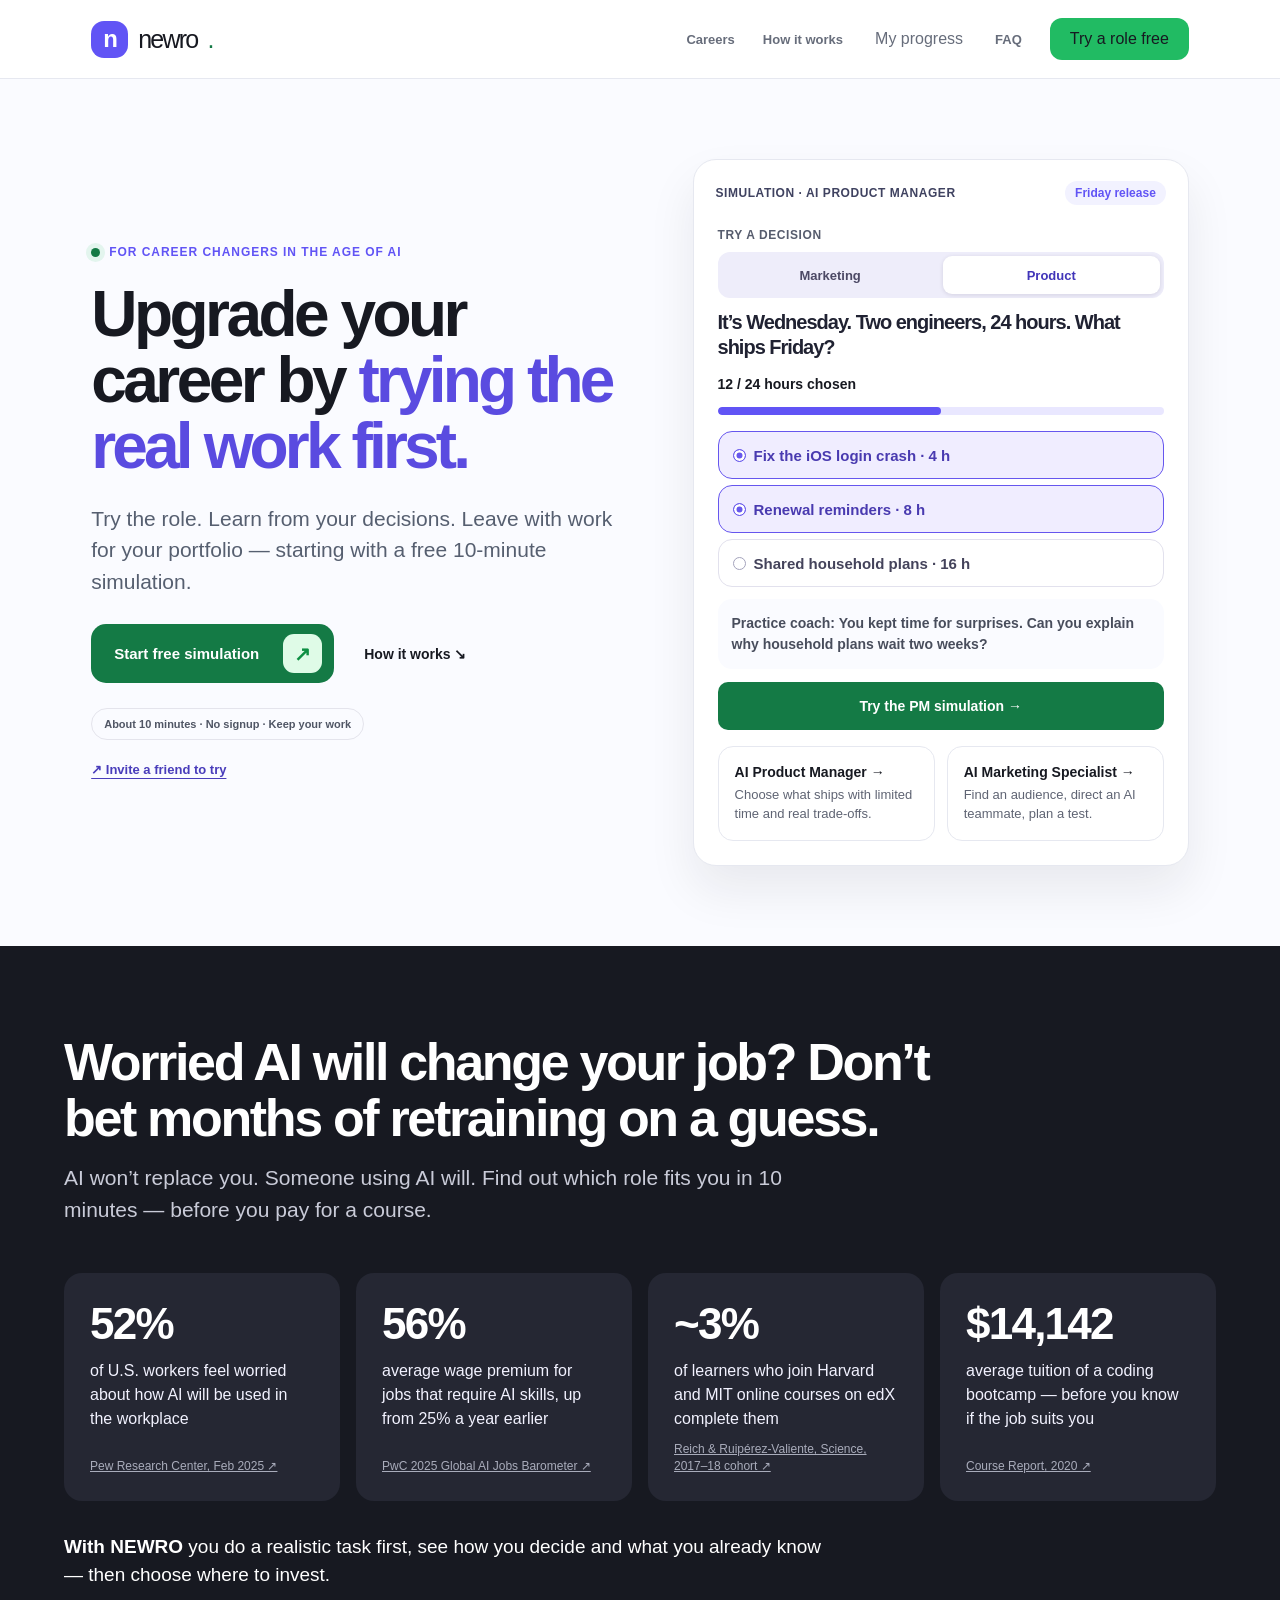
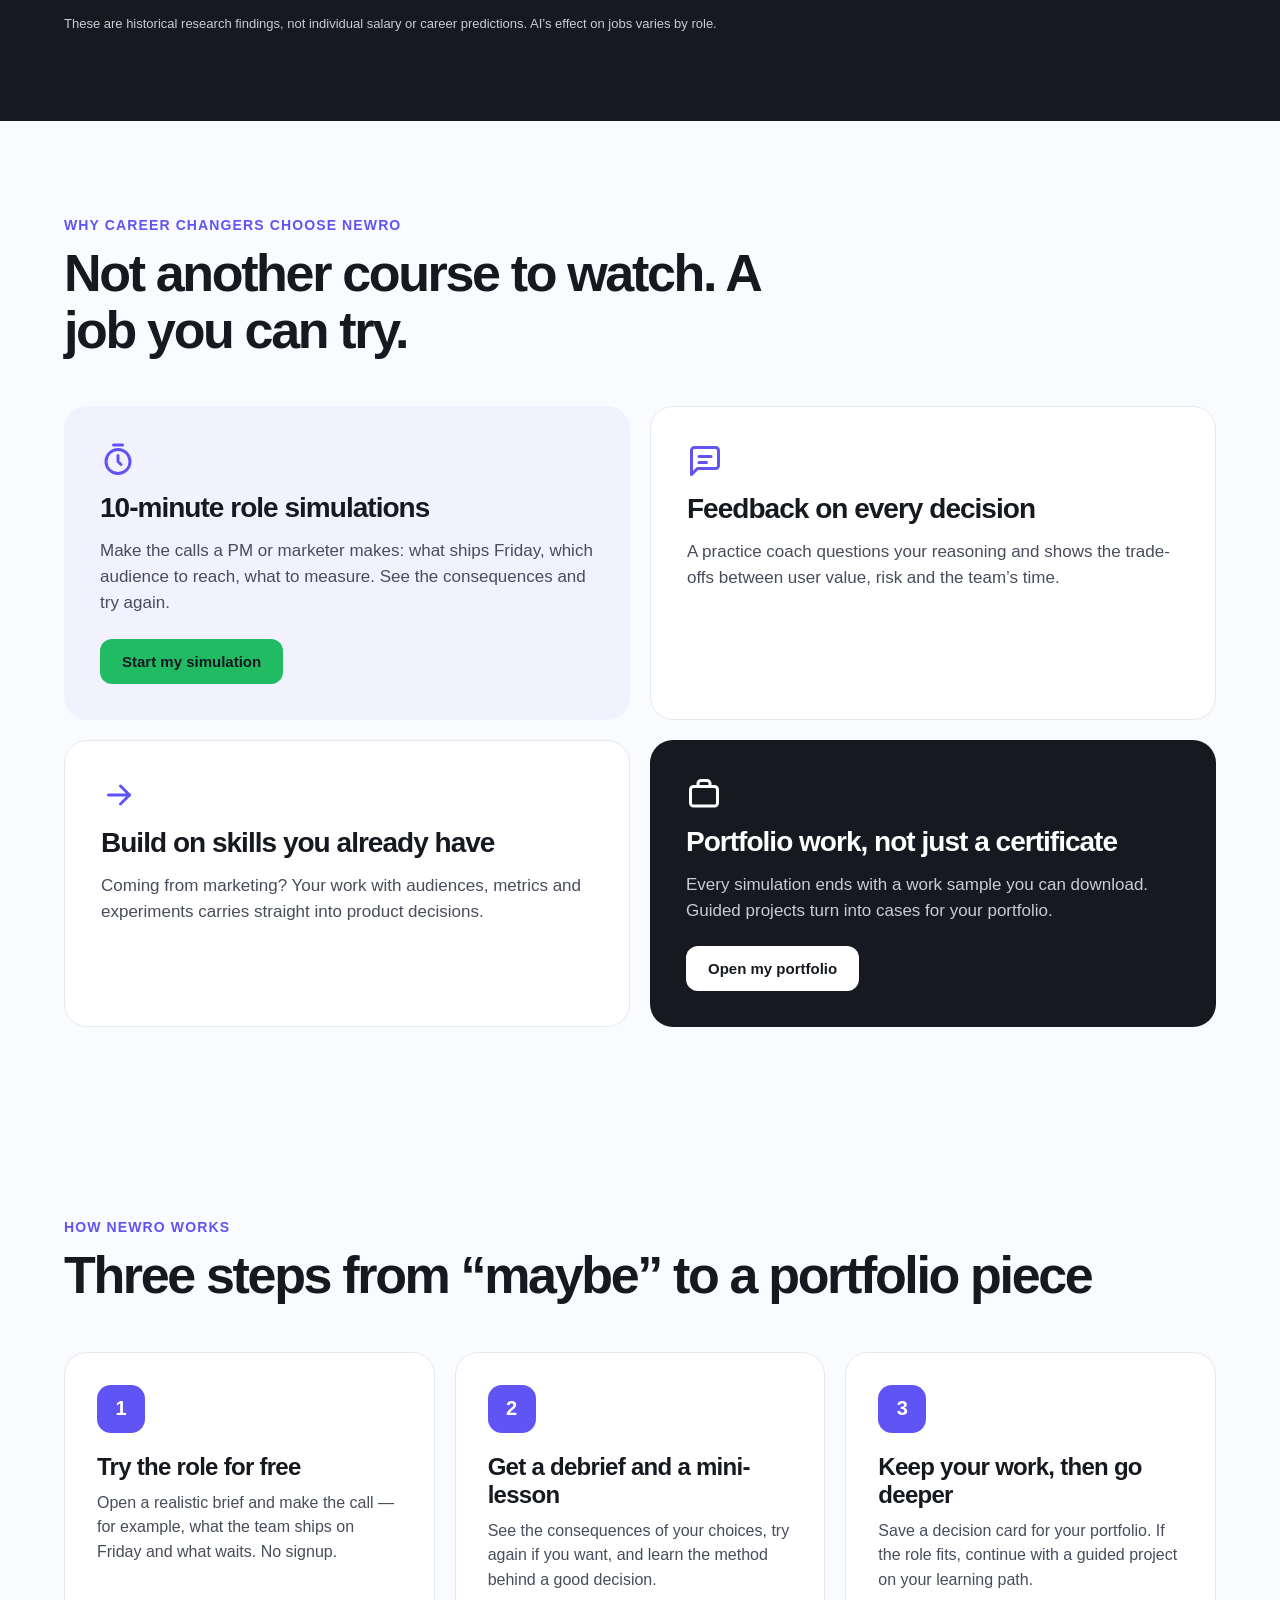
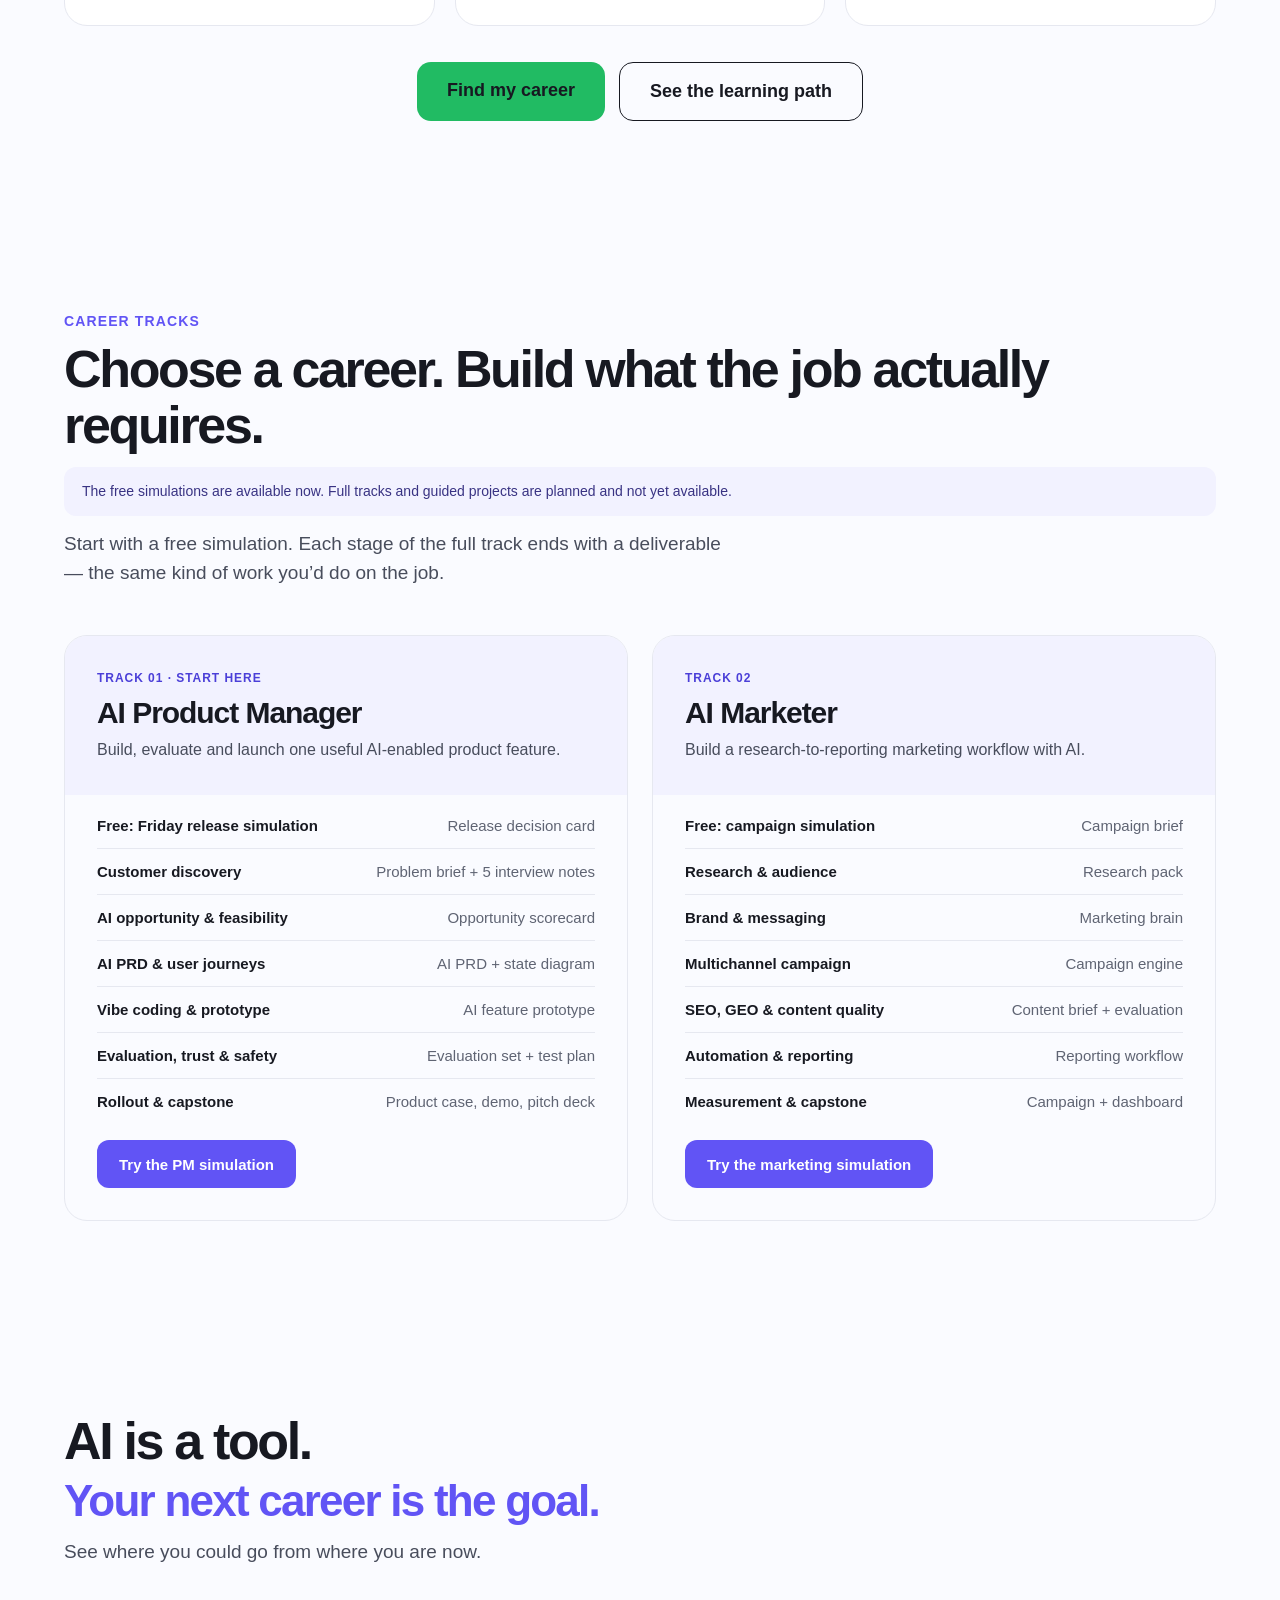
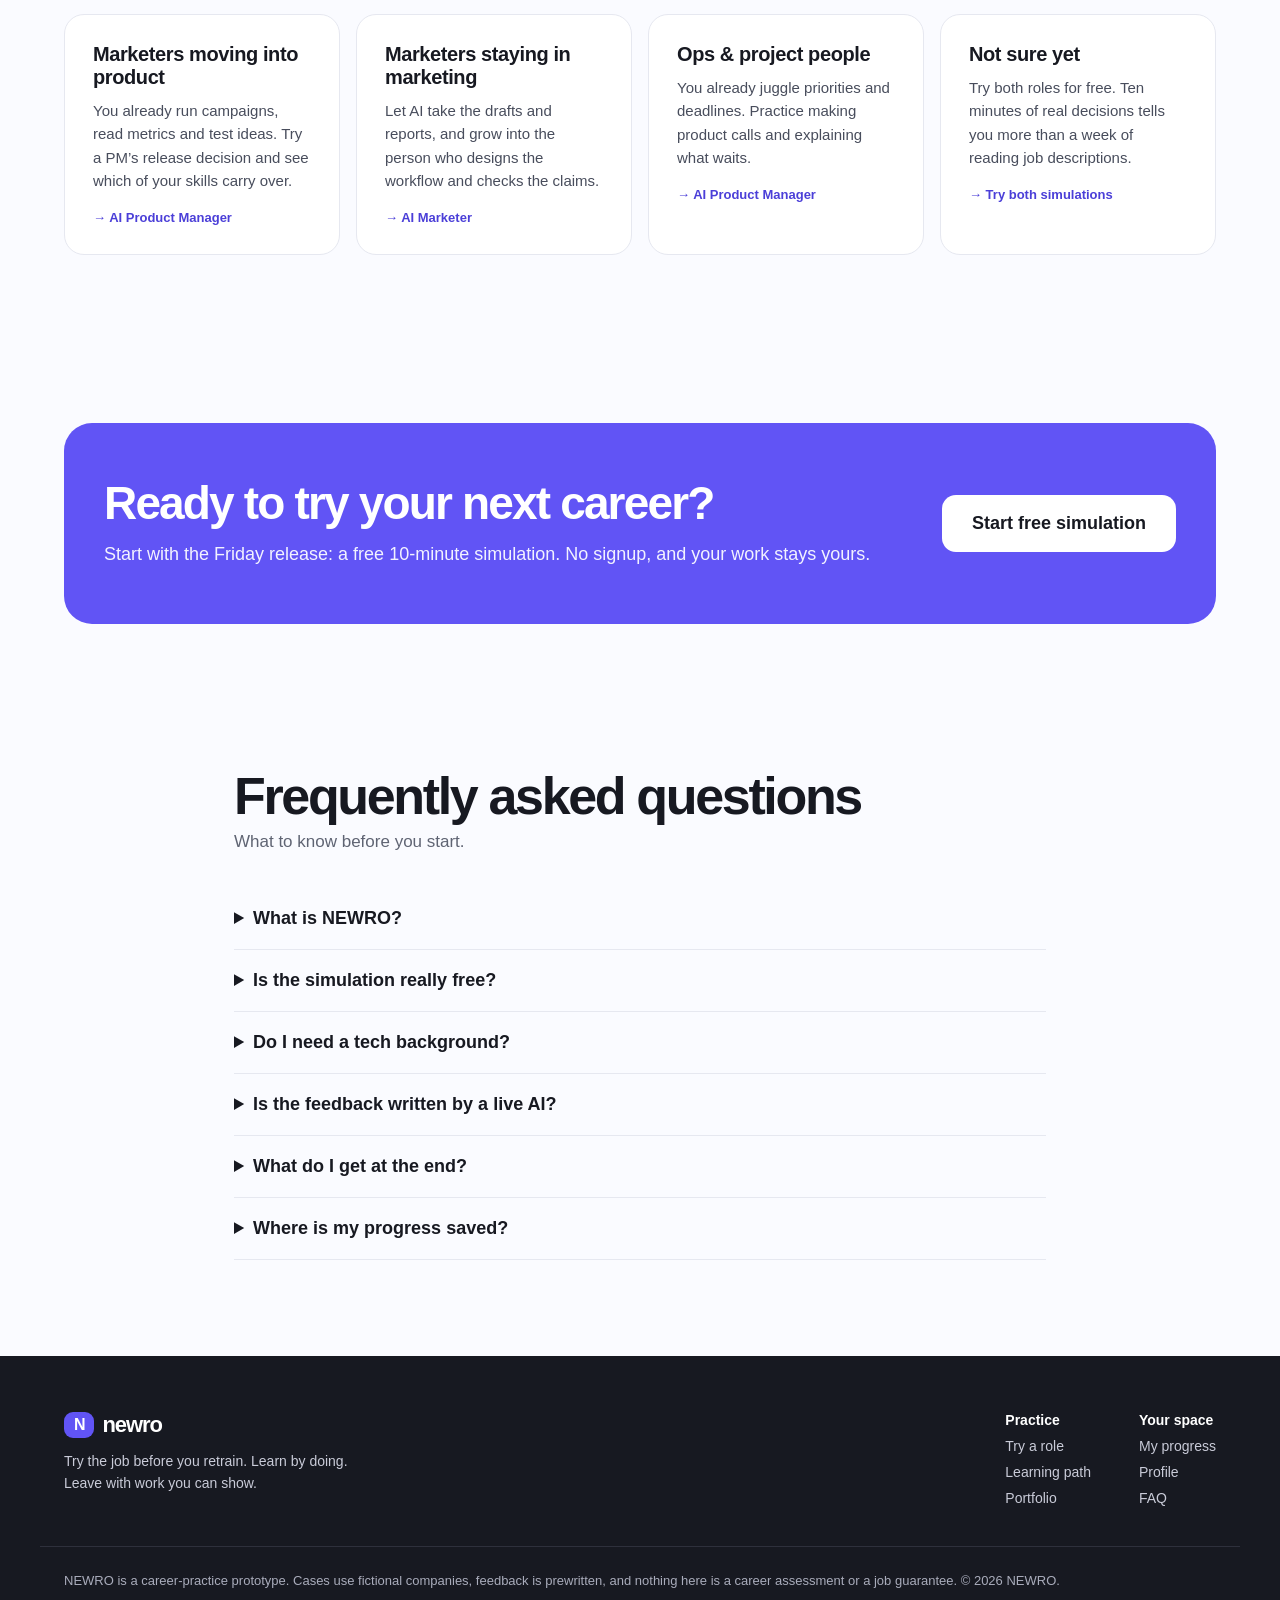
==== commit 8da24dfc: "Restore supplied landing copy and add interactive release preview" ====
--- a/index.html
+++ b/index.html
@@ -73,6 +73,9 @@
  write:function(field,value){var name=field==='pmreason'?'reason':field;data[data.role][name]=value;save();var button=document.getElementById('next');if(button)button.disabled=!can()},
  copy:function(){var status=document.getElementById('status');if(navigator.clipboard&&navigator.clipboard.writeText){navigator.clipboard.writeText(exportText()).then(function(){if(status)status.textContent='Copied to clipboard.'}).catch(function(){if(status)status.textContent='Copy unavailable. Please use Download.'})}else if(status)status.textContent='Clipboard unavailable. Please use Download.'},
  download:function(){var blob=new Blob([exportText()],{type:'text/plain;charset=utf-8'}),url=URL.createObjectURL(blob),a=document.createElement('a');a.href=url;a.download='newro-'+data.role+'-work-sample.txt';document.body.appendChild(a);a.click();a.remove();setTimeout(function(){URL.revokeObjectURL(url)},1000)}
-};render();
+};
+var initialTryout=location.hash.match(/^#\/tryout\/(marketing|pm)\/(\d+)$/);
+if(initialTryout){data.role=initialTryout[1];data.step=Math.min(Number(initialTryout[2]),data.role==='marketing'?10:6);render();}
+else{home();}
 })();
 </script><script>if('serviceWorker' in navigator && location.protocol==='https:'){window.addEventListener('load',function(){navigator.serviceWorker.register('./sw.js').catch(function(){})})}</script></body></html>
--- a/assets/newro-landing-reference.css
+++ b/assets/newro-landing-reference.css
@@ -28,9 +28,36 @@
 .nr-context-grid p{font-size:15px;line-height:1.5;margin:0;color:#f2f2ff}
 .nr-context-grid a{margin-top:auto;color:#d3d0ed;font-size:12px;line-height:1.4}
 .nr-context .nr-context-note{font-size:13px!important;margin-top:20px}
+.nr-features > div > div[style*="grid-template-columns"]{grid-template-columns:repeat(2,minmax(0,1fr))!important}
 .nr-reference details summary{cursor:pointer}
 .nr-reference details:focus-within summary{outline-offset:4px}
 #career-paths [style*="border-radius: 23px; overflow: hidden"]{min-width:0}
 @media(max-width:900px){.nr-context-grid{grid-template-columns:repeat(2,minmax(0,1fr))}}
 @media(max-width:760px){.cs-shell .cs-hero{padding-top:35px!important;padding-bottom:55px;gap:28px}.cs-shell .cs-title{font-size:clamp(40px,10vw,56px)}.cs-shell .cs-lede{font-size:18px}.cs-shell .cs-stage{padding:56px 20px 20px!important}.cs-shell .cs-card-device{width:100%!important}.nr-reference>div{padding-top:64px!important;padding-bottom:64px!important}.nr-reference [style*="grid-template-columns: repeat(auto-fit"]{grid-template-columns:repeat(auto-fit,minmax(min(100%,260px),1fr))!important}.nr-context-inner{padding:64px 20px}.nr-context-grid article{padding:20px}.nr-context-grid b{font-size:36px}}
+@media(max-width:650px){.nr-features > div > div[style*="grid-template-columns"]{grid-template-columns:1fr!important}}
 @media(max-width:400px){.nr-context-grid{grid-template-columns:1fr}.nr-reference [style*="padding: 36px"]{padding:25px!important}.nr-reference [style*="padding: 56px 40px"]{padding:32px 24px!important}}
+/* Restore the source landing's track cards and keep calls to action touch-friendly. */
+.nr-tracks .nr-track-pm{order:0}.nr-tracks .nr-track-marketing{order:1}
+.cs-shell .nr-reference .nr-track-action{display:inline-flex!important;align-items:center;justify-content:center;width:auto!important;min-height:48px!important;min-width:0!important;margin-top:16px;padding:14px 22px!important;border:0!important;border-radius:12px!important;background:#6154f5!important;color:#fff!important;font-size:15px!important;font-weight:700!important;box-shadow:none!important;text-align:center;transform:none}
+.nr-planned-note{padding:14px 18px;border-radius:12px;background:#f2f2ff;color:#393383;font-size:14px;line-height:1.5}
+.nr-original-context .nr-context-note{margin:24px 0 0;color:#c9cbd8;font-size:13px;line-height:1.5}
+.nr-header-cta{padding:12px 20px;border-radius:12px;background:#21bb63;color:#171921;text-decoration:none;font-weight:700;font-size:15px}
+.nr-friday-badge{padding:5px 10px;border-radius:999px;background:#f2f2ff;color:#6154f5;font-size:12px;letter-spacing:0}
+.nr-capacity-track{height:8px;background:#e9e7ff;border-radius:99px;overflow:hidden;margin:0 0 16px}
+.nr-capacity-track[hidden]{display:none}.nr-capacity-track span{display:block;height:100%;width:50%;background:#6154f5;border-radius:99px;transition:width .3s ease,background-color .2s}.nr-capacity-track.nr-over span{background:#b72a29}
+.cs-shell .nm-quick-choice[hidden]{display:none!important}
+.cs-shell .nm-quick-choice{min-height:48px;font-size:15px;padding:12px 14px;border-radius:14px}
+.cs-shell .nm-quick-feedback{font-size:14px;line-height:1.5;background:#fafbff;border-radius:14px;padding:14px;color:#484d5c!important}
+.cs-shell .cs-phone-title{font-size:20px;line-height:1.25}.cs-shell .cs-phone-task{font-size:14px;font-weight:700;color:#171921}
+.nr-page-load{position:fixed;z-index:3000;top:0;left:0;height:4px;width:100%;pointer-events:none;transform-origin:left;background:linear-gradient(90deg,#21bb63,#6154f5,#21bb63);animation:nr-load 1s cubic-bezier(.22,.8,.27,1) both}
+@keyframes nr-load{0%{transform:scaleX(0);opacity:1}65%{transform:scaleX(.8);opacity:1}90%{transform:scaleX(1);opacity:1}100%{transform:scaleX(1);opacity:0}}
+@media(hover:hover) and (pointer:fine){.nr-reference a,.nr-header-cta,.nr-track-action,.nm-quick-choice{transition:transform .2s ease,box-shadow .2s ease,background-color .2s ease}.nr-reference a:hover,.nr-header-cta:hover{transform:translateY(-2px)}.nr-reference .nr-track-action:hover{box-shadow:0 8px 22px #6154f544!important}}
+@media(hover:none){.nr-reference a:active,.nr-track-action:active,.nm-quick-choice:active{transform:scale(.985)!important}}
+@media(max-width:760px){.nr-header-cta{display:none}.nr-original-context > div{padding:64px 20px!important}}
+@media(prefers-reduced-motion:reduce){.nr-page-load{display:none}.nr-capacity-track span{transition:none}}
+.nr-hero-roles{display:grid;grid-template-columns:repeat(2,minmax(0,1fr));gap:12px;margin-top:16px}
+.nr-hero-roles button{border:1px solid #e6e8f0;background:#fff;border-radius:15px;padding:16px;text-align:left;color:#171921;min-height:95px;transition:border-color .2s,transform .2s,box-shadow .2s}
+.nr-hero-roles b,.nr-hero-roles span{display:block}.nr-hero-roles b{font-size:14px}.nr-hero-roles span{font-size:13px;line-height:1.45;color:#5f6473;margin-top:6px}
+@media(hover:hover) and (pointer:fine){.nr-hero-roles button:hover{border-color:#6154f5;transform:translateY(-3px);box-shadow:0 12px 24px #6154f51c}}
+@media(max-width:400px){.nr-hero-roles{grid-template-columns:1fr}.nr-hero-roles button{min-height:76px}}
+@media(prefers-reduced-motion:reduce){.nr-hero-roles button{transition:none}}
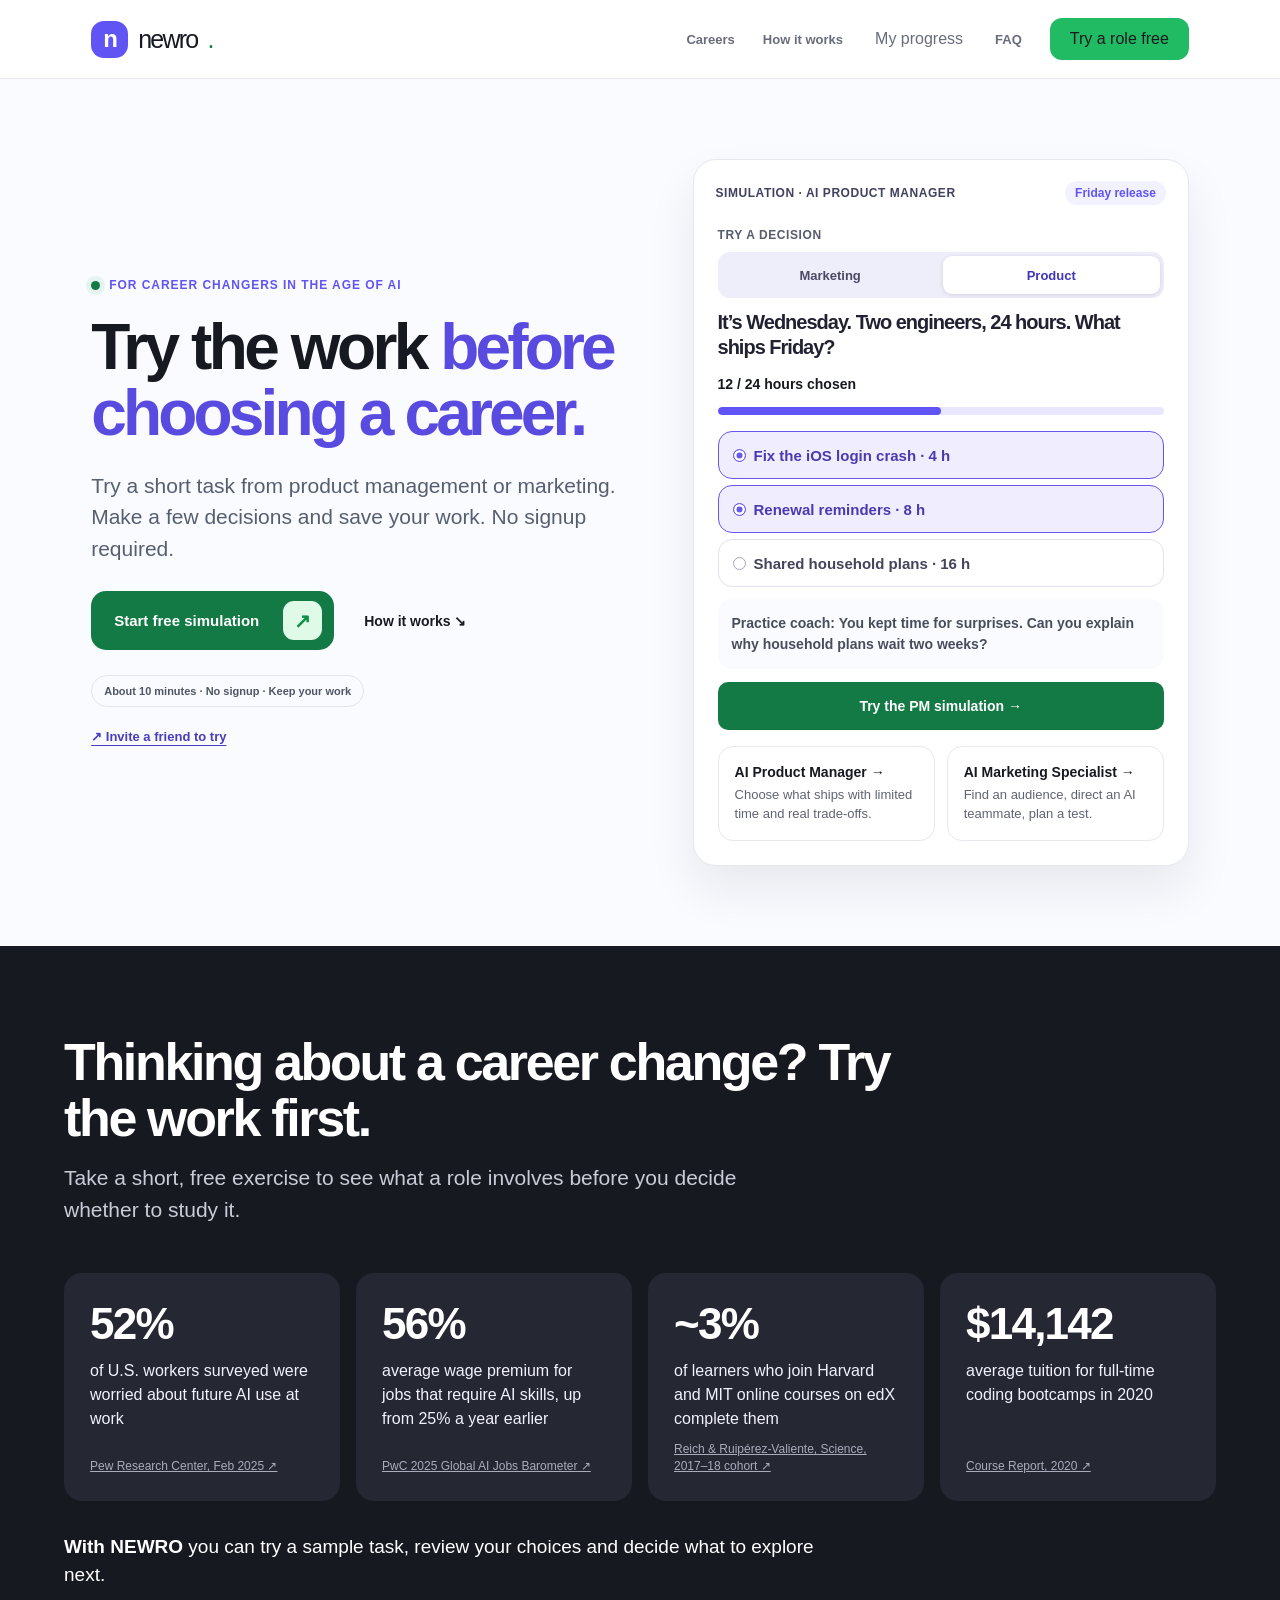
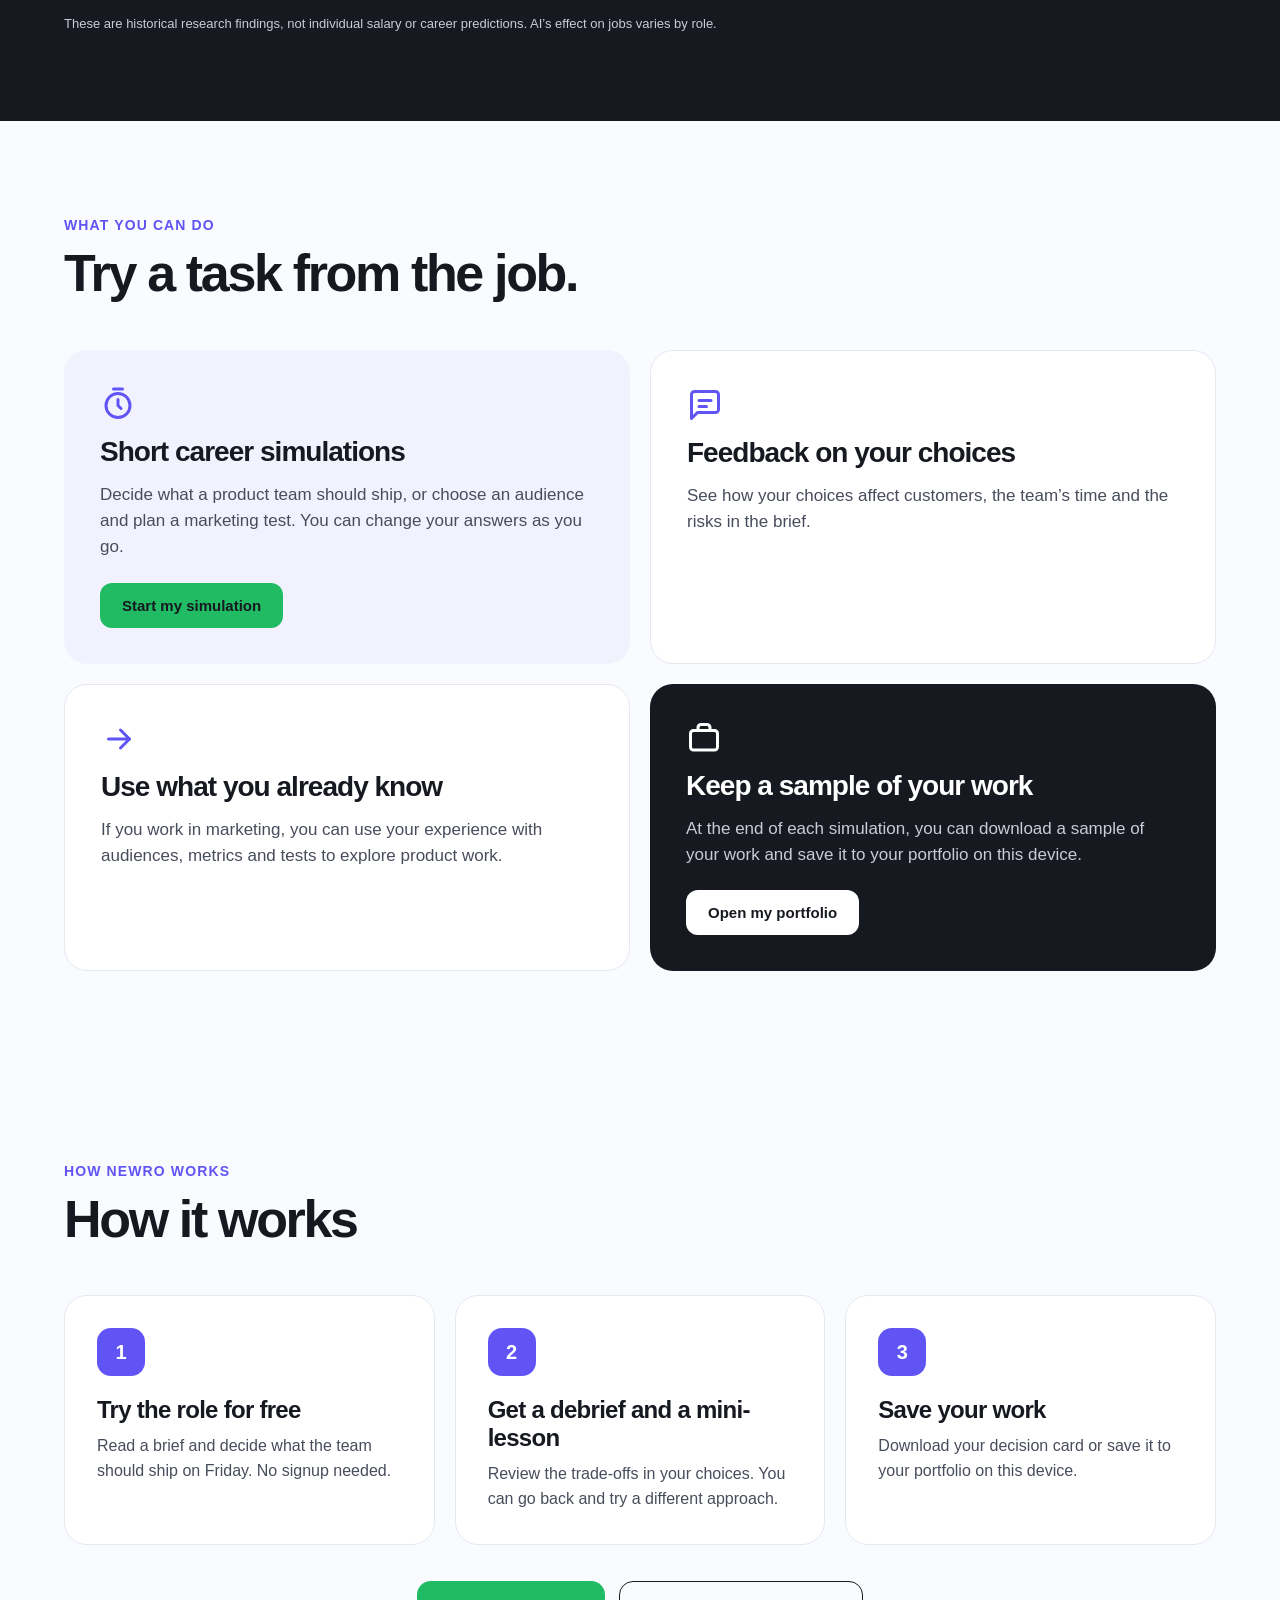
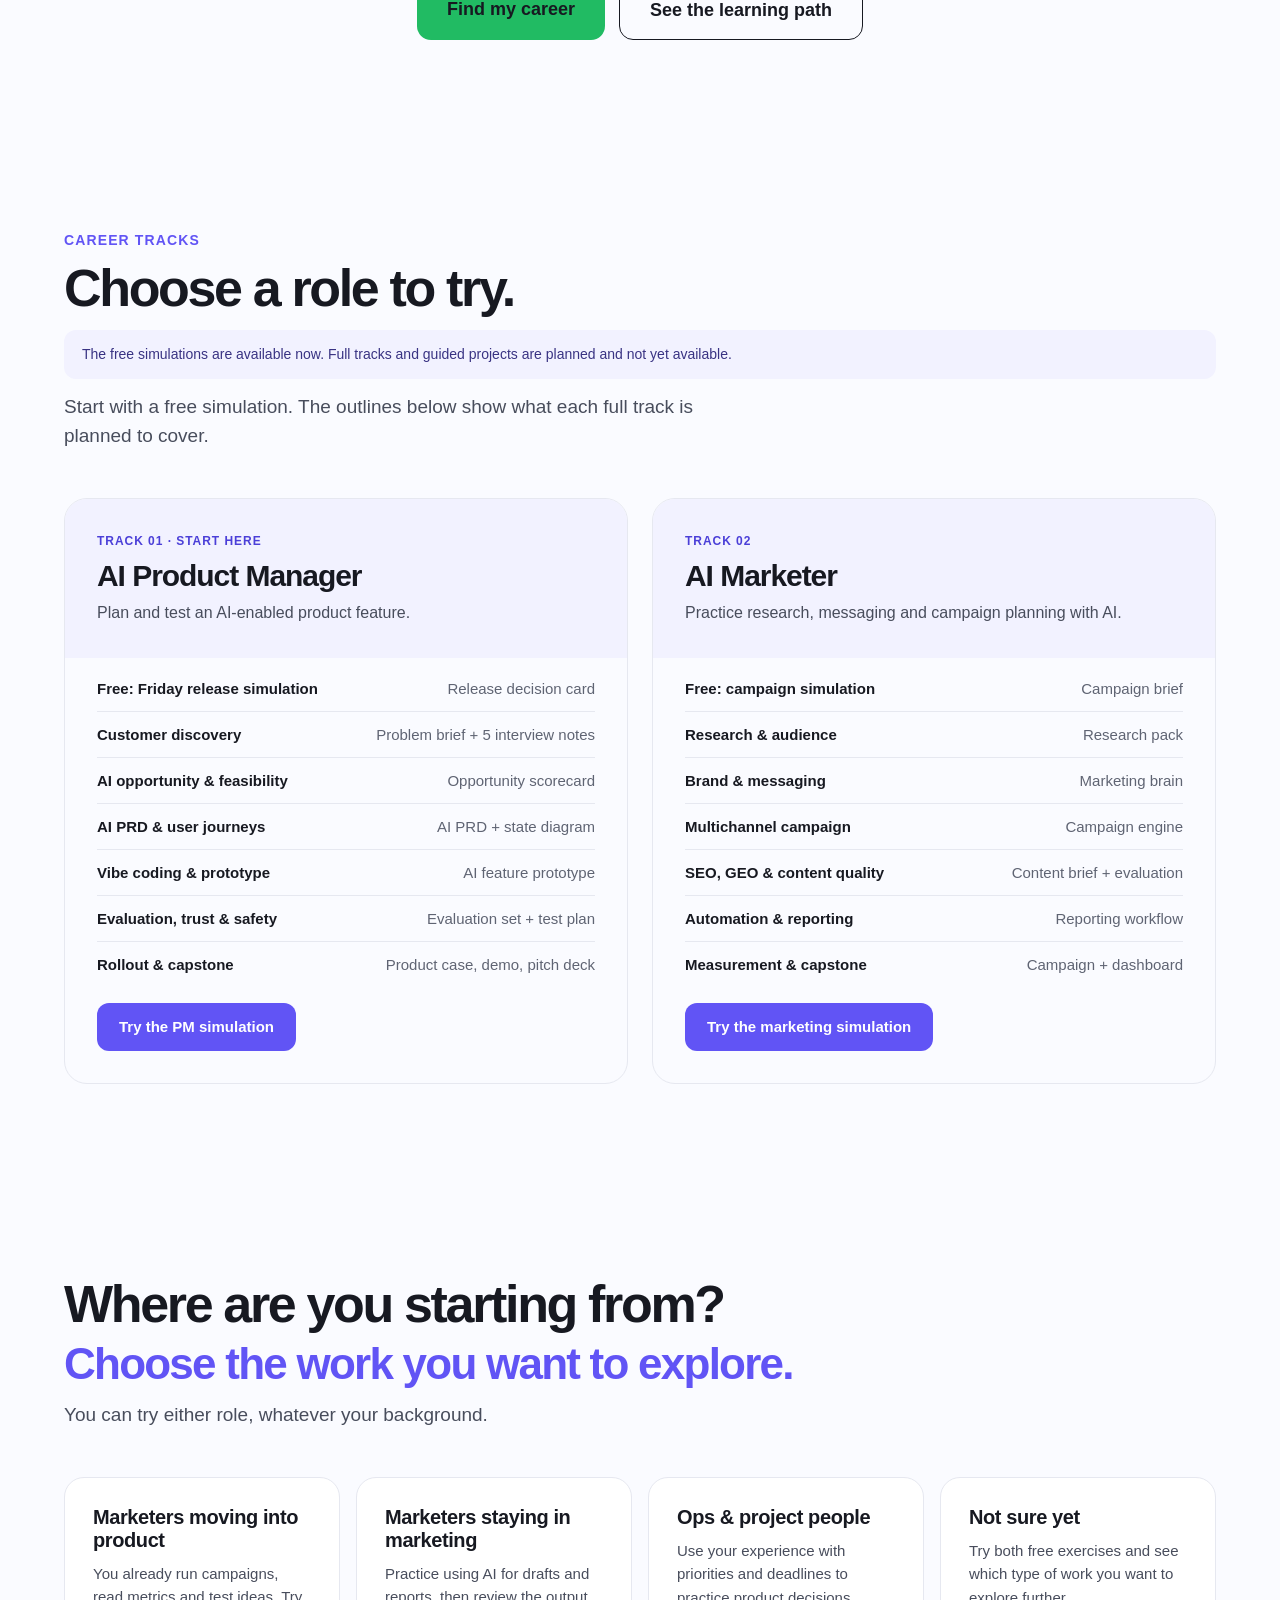
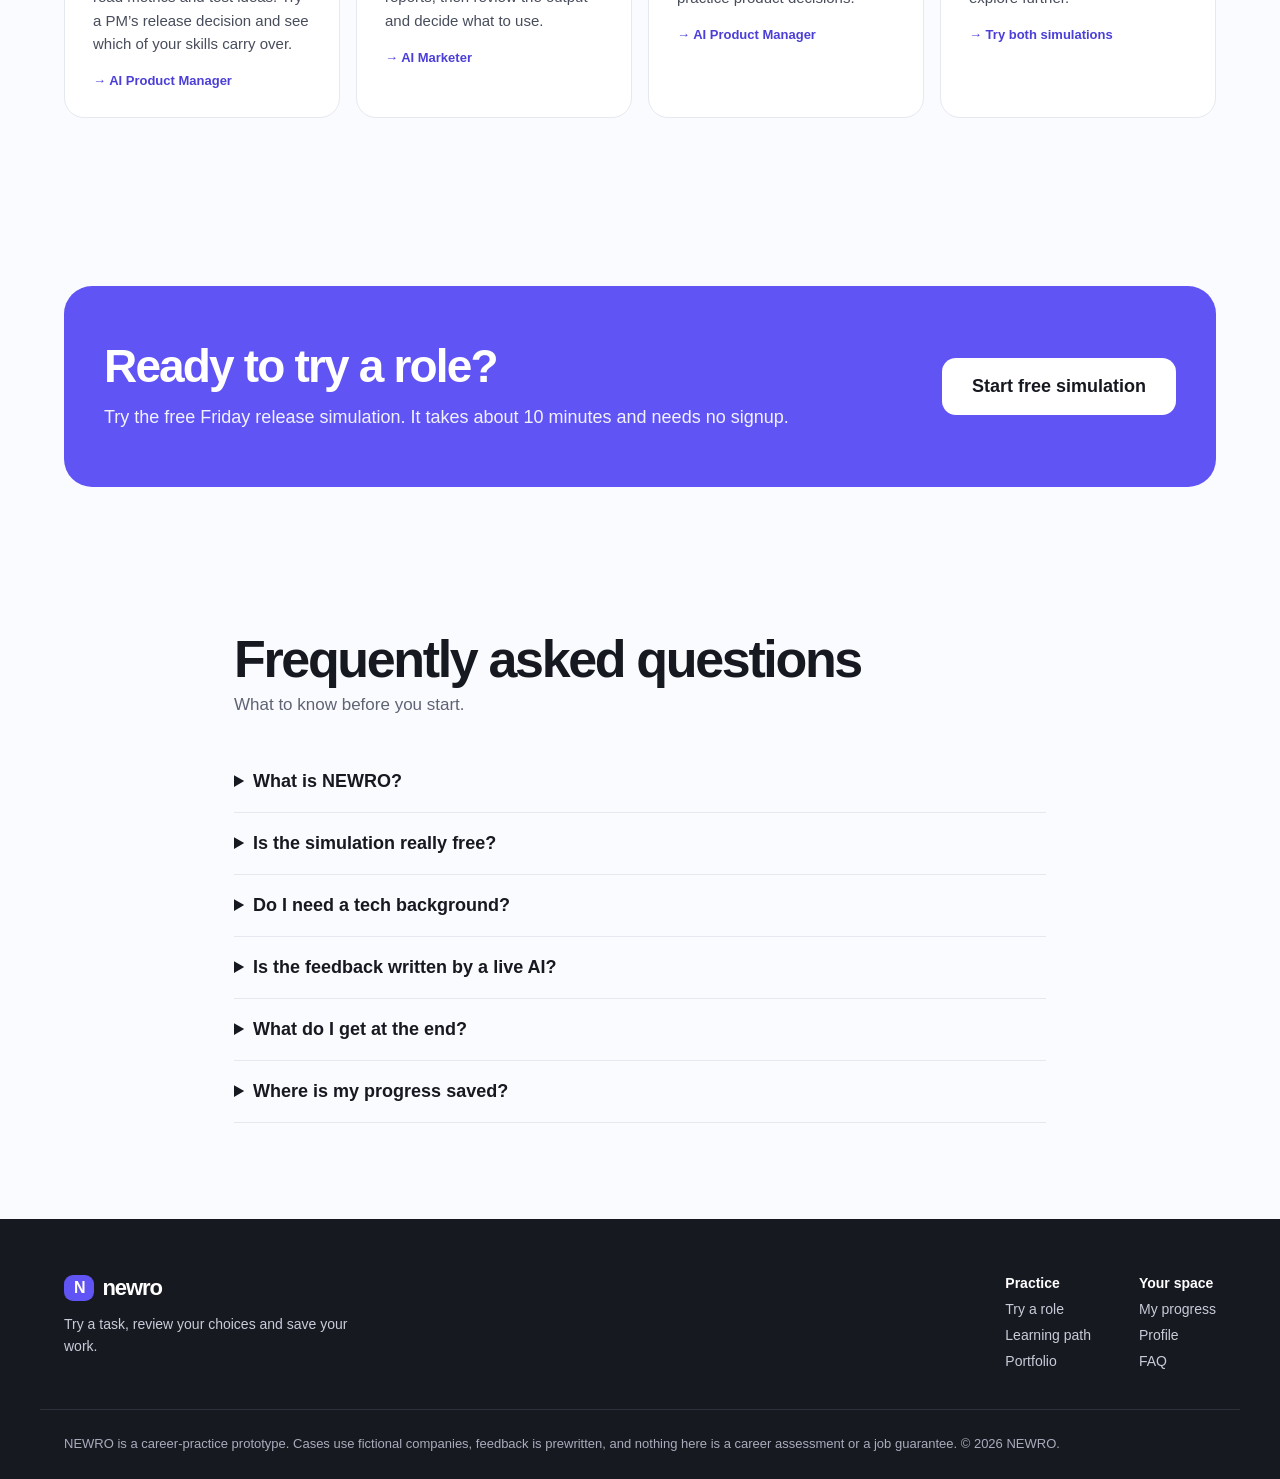
==== commit 4b2fa06b: "Simplify NEWRO copy and remove em dashes" ====
--- a/index.html
+++ b/index.html
@@ -1,5 +1,5 @@
 <!doctype html>
-<html lang="en"><head><meta charset="utf-8"><meta name="viewport" content="width=device-width,initial-scale=1,viewport-fit=cover"><meta name="theme-color" content="#f8f8ff"><meta name="apple-mobile-web-app-capable" content="yes"><meta name="apple-mobile-web-app-status-bar-style" content="black-translucent"><meta name="apple-mobile-web-app-title" content="NEWRO"><meta name="description" content="Try the work before you retrain. A free, ten-minute career exercise with practical decisions and a work sample to keep."><title>NEWRO — Try the job before you retrain</title><meta property="og:type" content="website"><meta property="og:site_name" content="NEWRO"><meta property="og:title" content="NEWRO — Try the job before you retrain"><meta property="og:description" content="Free career try-outs: make decisions in a fictional role and download your work sample before signing up."><meta property="og:url" content="https://aruzhankarimova-glitch.github.io/NEWRO/"><meta name="twitter:card" content="summary"><link rel="canonical" href="https://aruzhankarimova-glitch.github.io/NEWRO/"><script type="application/ld+json">{"@context":"https://schema.org","@type":"WebApplication","name":"NEWRO","url":"https://aruzhankarimova-glitch.github.io/NEWRO/","description":"Hands-on career practice with short role simulations, guided projects, and downloadable work samples.","applicationCategory":"EducationalApplication","operatingSystem":"Web browser","inLanguage":"en","isAccessibleForFree":true,"featureList":["AI Marketing career try-out","AI Product Manager career try-out","Guided practice projects","Local work-sample portfolio"]}</script>
+<html lang="en"><head><meta charset="utf-8"><meta name="viewport" content="width=device-width,initial-scale=1,viewport-fit=cover"><meta name="theme-color" content="#f8f8ff"><meta name="apple-mobile-web-app-capable" content="yes"><meta name="apple-mobile-web-app-status-bar-style" content="black-translucent"><meta name="apple-mobile-web-app-title" content="NEWRO"><meta name="description" content="Try the work before you retrain. A free, ten-minute career exercise with practical decisions and a work sample to keep."><title>NEWRO: Try the job before you retrain</title><meta property="og:type" content="website"><meta property="og:site_name" content="NEWRO"><meta property="og:title" content="NEWRO: Try the job before you retrain"><meta property="og:description" content="Free career try-outs: make decisions in a fictional role and download your work sample before signing up."><meta property="og:url" content="https://aruzhankarimova-glitch.github.io/NEWRO/"><meta name="twitter:card" content="summary"><link rel="canonical" href="https://aruzhankarimova-glitch.github.io/NEWRO/"><script type="application/ld+json">{"@context":"https://schema.org","@type":"WebApplication","name":"NEWRO","url":"https://aruzhankarimova-glitch.github.io/NEWRO/","description":"Short career exercises with feedback and downloadable work samples.","applicationCategory":"EducationalApplication","operatingSystem":"Web browser","inLanguage":"en","isAccessibleForFree":true,"featureList":["AI Marketing career try-out","AI Product Manager career try-out","Local work-sample portfolio"]}</script>
 <style>
 :root{font-family:Inter,-apple-system,BlinkMacSystemFont,"Segoe UI",sans-serif;color:#17171f;background:#fff;--ink:#17171f;--text:#3a3a48;--muted:#5e5e6e;--line:#e6e4f0;--surface:#f3f1fe;--accent:#4b3fd8;--cta:#18803e;--danger:#b72a29;--good:#125c2f}
 *{box-sizing:border-box}body{margin:0;min-width:320px}button,textarea{font:inherit}button{cursor:pointer}button:disabled{opacity:.47;cursor:not-allowed}button:focus-visible,textarea:focus-visible,a:focus-visible{outline:3px solid var(--accent);outline-offset:3px}a{color:var(--accent)}.site{max-width:1080px;margin:auto;padding:0 22px}.top{height:72px;display:flex;align-items:center;justify-content:space-between;gap:12px}.logo{font-size:24px;font-weight:800;letter-spacing:-.06em}.logo em{background:var(--accent);color:#fff;border-radius:10px;font-size:19px;font-style:normal;padding:5px 11px;margin-right:8px}.kicker{font-weight:700;font-size:13px;color:var(--muted)}.hero{padding:85px 0 90px}.hero h1{font-size:clamp(39px,7vw,78px);letter-spacing:-.072em;line-height:1.03;max-width:920px;margin:0 0 25px}.hero p{font-size:20px;line-height:1.5;max-width:640px;color:var(--text);margin:0 0 38px}.eyebrow{color:var(--accent)!important;font-size:14px!important;font-weight:700;margin-bottom:20px!important}.roles{display:grid;grid-template-columns:1fr 1fr;gap:18px}.role{border:1px solid var(--line);background:#fff;border-radius:20px;padding:29px;text-align:left;min-height:258px;transition:transform .18s,border-color .18s}.role:hover{border-color:var(--accent);transform:translateY(-2px)}.role h2{font-size:27px;letter-spacing:-.04em;margin:21px 0 8px}.role p{font-size:16px;line-height:1.55;margin:0;color:var(--text)}.role .go{display:block;color:var(--accent);font-weight:700;margin-top:22px}.square{display:grid;place-items:center;border-radius:13px;background:var(--surface);color:var(--accent);height:48px;width:48px;font-size:24px}.foot{border-top:1px solid var(--line);color:var(--muted);font-size:12px;padding:18px 0 25px}.mini{font-size:13px;line-height:1.5;color:var(--muted)}.player{min-height:100dvh;display:flex;flex-direction:column}.playerHeader{position:sticky;top:0;z-index:10;border-bottom:1px solid var(--line);background:#fffffff0;backdrop-filter:blur(8px)}.headerInner{height:69px;max-width:640px;margin:auto;padding:0 18px;display:flex;gap:13px;align-items:center}.plainBtn{background:transparent;border:0;width:44px;height:44px;border-radius:12px;color:var(--ink);font-size:22px}.plainBtn:hover{background:var(--surface)}.track{height:9px;background:#e9e6fc;border-radius:20px;overflow:hidden;flex:1}.fill{height:100%;background:var(--accent);border-radius:20px;transition:width .25s}.playerMain{flex:1;max-width:640px;padding:31px 20px 65px;width:100%;margin:0 auto}.player h1{font-size:clamp(30px,5vw,39px);letter-spacing:-.048em;line-height:1.12;margin:0 0 13px}.lead{font-size:17px;line-height:1.57;color:var(--text);margin:0 0 21px}.step{font-size:13px;font-weight:700;color:var(--muted);margin:0 0 13px}.panel{background:var(--surface);padding:20px;border-radius:17px;margin:15px 0}.panel h3{font-size:17px;margin:0 0 8px}.panel p{font-size:16px;line-height:1.58;margin:0;color:var(--text)}.cards{display:grid;gap:12px;margin:19px 0}.choice{display:flex;align-items:flex-start;gap:13px;width:100%;background:white;border:2px solid var(--line);border-radius:15px;padding:18px 16px;color:var(--ink);text-align:left;min-height:65px;line-height:1.4}.choice[aria-pressed="true"]{border-color:var(--accent);background:#f7f5ff}.choice:hover{border-color:#bcb6ea}.dot{border:2px solid #a8a1bc;border-radius:50%;width:20px;height:20px;flex-shrink:0;margin-top:1px;display:grid;place-items:center;font-size:11px}.choice[aria-pressed="true"] .dot{border-color:var(--accent);color:#fff;background:var(--accent)}.choice strong{display:block}.choice small{display:block;font-size:13px;color:var(--muted);margin-top:5px}.field{display:block;font-weight:700;font-size:14px;margin:21px 0 9px}.input{width:100%;padding:15px;border:1.5px solid #bcb6d5;border-radius:14px;background:white;min-height:96px;line-height:1.55;color:var(--ink);resize:vertical}.input:focus{border-color:var(--accent)}.mentor{display:flex;gap:12px;align-items:flex-start;background:var(--surface);border-radius:16px;padding:18px;margin:22px 0}.avatar{width:34px;height:34px;border-radius:10px;background:#e0dbfc;display:grid;place-items:center;color:var(--accent);font-weight:800;flex-shrink:0}.mentor b{font-size:13px}.mentor p{font-size:15px;color:var(--text);line-height:1.55;margin:5px 0 0}.info{border:1px solid var(--line);border-radius:16px;padding:18px 19px;margin:11px 0}.info b{display:block}.info p{color:var(--text);line-height:1.55;margin:7px 0 0}.chip{display:inline-block;font-size:12px;font-weight:700;background:var(--surface);color:var(--accent);border-radius:25px;padding:6px 11px}.green{color:var(--good)}.red{color:var(--danger)}.summary{border:1px solid var(--line);border-radius:18px;padding:22px;margin:13px 0}.summary h3{margin:13px 0;font-size:24px;letter-spacing:-.04em}.summary dt{font-size:12px;font-weight:700;color:var(--muted);margin-top:16px}.summary dd{line-height:1.5;margin:5px 0 0;overflow-wrap:anywhere}.buttons{display:flex;gap:10px}.buttons>*{flex:1}.primary,.secondary{min-height:54px;border-radius:14px;font-size:16px;font-weight:750;padding:13px 20px;border:0}.primary{background:var(--cta);color:white;flex:1}.primary:hover:not(:disabled){background:#136b33}.secondary{background:var(--surface);color:var(--accent)}.playerFooter{position:sticky;bottom:0;z-index:10;border-top:1px solid var(--line);background:#fffffff0;backdrop-filter:blur(8px)}.footerInner{max-width:640px;margin:auto;padding:13px 20px max(14px,env(safe-area-inset-bottom))}.meter{background:var(--surface);border-radius:13px;padding:14px;font-size:15px}.meter .track{margin-top:10px}.note{font-size:12px;color:var(--muted);line-height:1.5;margin:14px 0}.sr{position:absolute;clip-path:inset(50%);width:1px;height:1px;overflow:hidden}.same{display:flex;justify-content:space-between;gap:12px;align-items:center}@media(max-width:620px){.hero{padding:44px 0 65px}.roles{grid-template-columns:1fr}.role{min-height:auto}.hero p{font-size:18px}.buttons{flex-wrap:wrap}.footerInner>.buttons>.primary{flex:2}.playerMain{padding-top:25px}}@media(prefers-reduced-motion:reduce){*,*:before,*:after{transition:none!important;animation:none!important;scroll-behavior:auto!important}}
@@ -60,7 +60,7 @@
  if(match){data.role=match[1];data.step=Math.min(Number(match[2]),match[1]==='marketing'?10:6);render();}
  else if(data.role){home();}
 });
-function exportText(){if(data.role==='marketing'){var s=data.marketing;return 'NEWRO · AI Marketing Specialist — fictional practice brief\nAudience: '+(s.audience||'')+'\nHeadline: '+(s.headline||'')+'\nVisual creative: '+(window.NEWROScenes?window.NEWROScenes.creativeName(s.creative):s.creative||'')+'\nChannel: '+(s.channel||'')+'\nSuccess metric: '+(s.metric||'')+'\nReasoning: '+(s.reason||'')+'\n\nNot a certificate.'}var p=data.pm;return 'NEWRO · AI Product Manager — fictional practice brief\nShip: '+features.filter(function(f){return p.selection.indexOf(f.id)!==-1}).map(function(f){return f.title}).join(', ')+'\nHold: '+features.filter(function(f){return p.selection.indexOf(f.id)===-1}).map(function(f){return f.title}).join(', ')+'\nHours: '+hours()+'/24\nReasoning: '+(p.reason||'')+'\n\nNot a certificate.'}
+function exportText(){if(data.role==='marketing'){var s=data.marketing;return 'NEWRO · AI Marketing Specialist: fictional practice brief\nAudience: '+(s.audience||'')+'\nHeadline: '+(s.headline||'')+'\nVisual creative: '+(window.NEWROScenes?window.NEWROScenes.creativeName(s.creative):s.creative||'')+'\nChannel: '+(s.channel||'')+'\nSuccess metric: '+(s.metric||'')+'\nReasoning: '+(s.reason||'')+'\n\nNot a certificate.'}var p=data.pm;return 'NEWRO · AI Product Manager: fictional practice brief\nShip: '+features.filter(function(f){return p.selection.indexOf(f.id)!==-1}).map(function(f){return f.title}).join(', ')+'\nHold: '+features.filter(function(f){return p.selection.indexOf(f.id)===-1}).map(function(f){return f.title}).join(', ')+'\nHours: '+hours()+'/24\nReasoning: '+(p.reason||'')+'\n\nNot a certificate.'}
 window.NEWRO={
  start:function(role){if(window.NEWROSwarm)window.NEWROSwarm.stop();data.role=role;data.step=0;data[role]=role==='marketing'?{}:{selection:[],answers:{}};recordSimStep(false);render()},
  exit:function(){home()},
--- a/assets/newro-landing-reference.css
+++ b/assets/newro-landing-reference.css
@@ -61,3 +61,13 @@
 @media(hover:hover) and (pointer:fine){.nr-hero-roles button:hover{border-color:#6154f5;transform:translateY(-3px);box-shadow:0 12px 24px #6154f51c}}
 @media(max-width:400px){.nr-hero-roles{grid-template-columns:1fr}.nr-hero-roles button{min-height:76px}}
 @media(prefers-reduced-motion:reduce){.nr-hero-roles button{transition:none}}
+/* A brief brand-led loading cue; the interface underneath stays interactive. */
+.nr-page-load{height:0;background:transparent;transform:none;animation:nr-load-fade 1.4s ease both}
+.nr-page-load::before{content:"";position:fixed;top:0;left:0;width:100%;height:4px;background:linear-gradient(90deg,#21bb63,#6154f5,#21bb63);transform-origin:left;animation:nr-load-line 1.15s cubic-bezier(.22,.8,.27,1) both}
+.nr-load-chip{position:fixed;right:22px;top:88px;display:flex;align-items:center;gap:8px;padding:9px 13px;border:1px solid #dedbf7;border-radius:99px;background:#fff;color:#5146c8;box-shadow:0 8px 30px #30286818;font:700 10px/1.2 Inter,system-ui,sans-serif;letter-spacing:.05em;animation:nr-load-chip 1.1s ease both}
+.nr-load-chip i{width:8px;height:8px;border-radius:50%;background:#21bb63;box-shadow:0 0 0 4px #21bb6325}
+@keyframes nr-load-line{0%{transform:scaleX(0)}70%{transform:scaleX(.84)}100%{transform:scaleX(1)}}
+@keyframes nr-load-chip{0%{opacity:0;transform:translateY(-6px)}22%,75%{opacity:1;transform:none}100%{opacity:0;transform:translateY(-4px)}}
+@keyframes nr-load-fade{0%,85%{opacity:1}100%{opacity:0}}
+@media(max-width:760px){.nr-load-chip{right:14px;top:72px;font-size:9px}}
+@media(prefers-reduced-motion:reduce){.nr-page-load,.nr-page-load::before,.nr-load-chip{animation:none;display:none}}
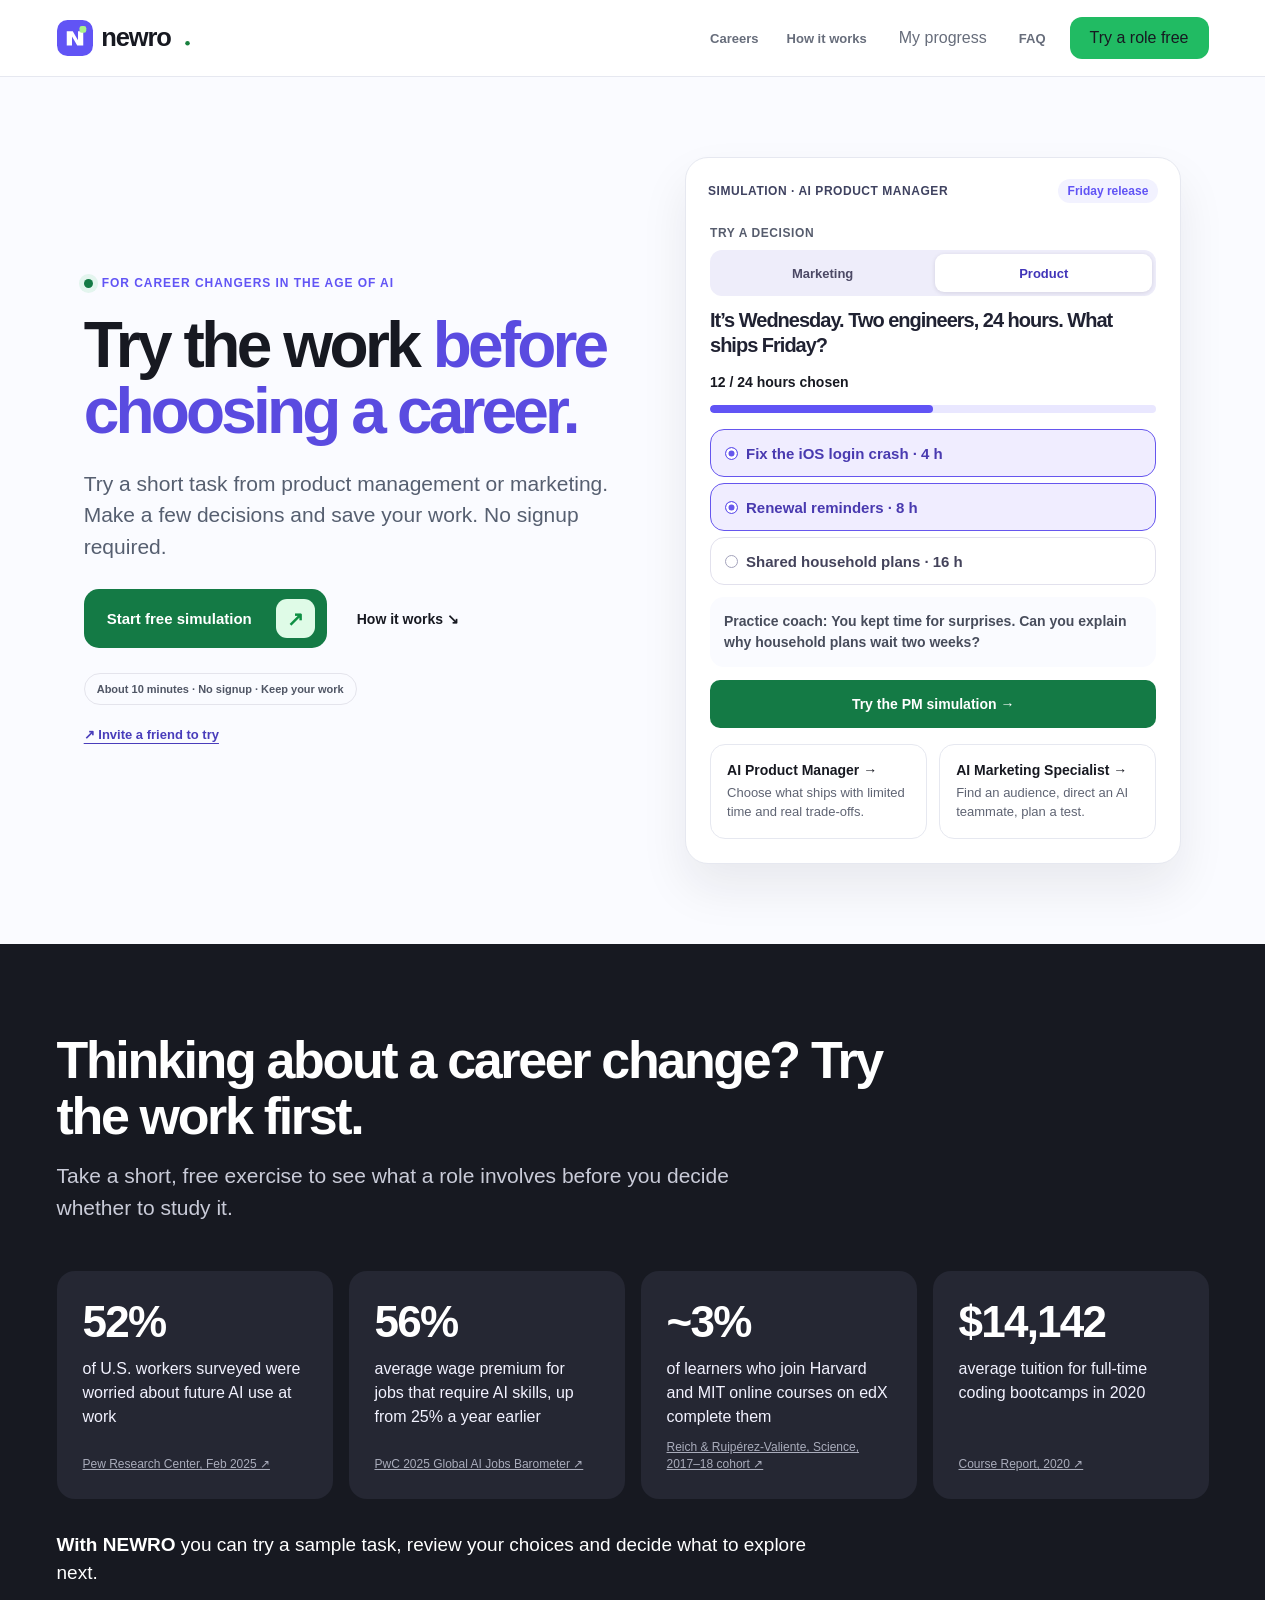
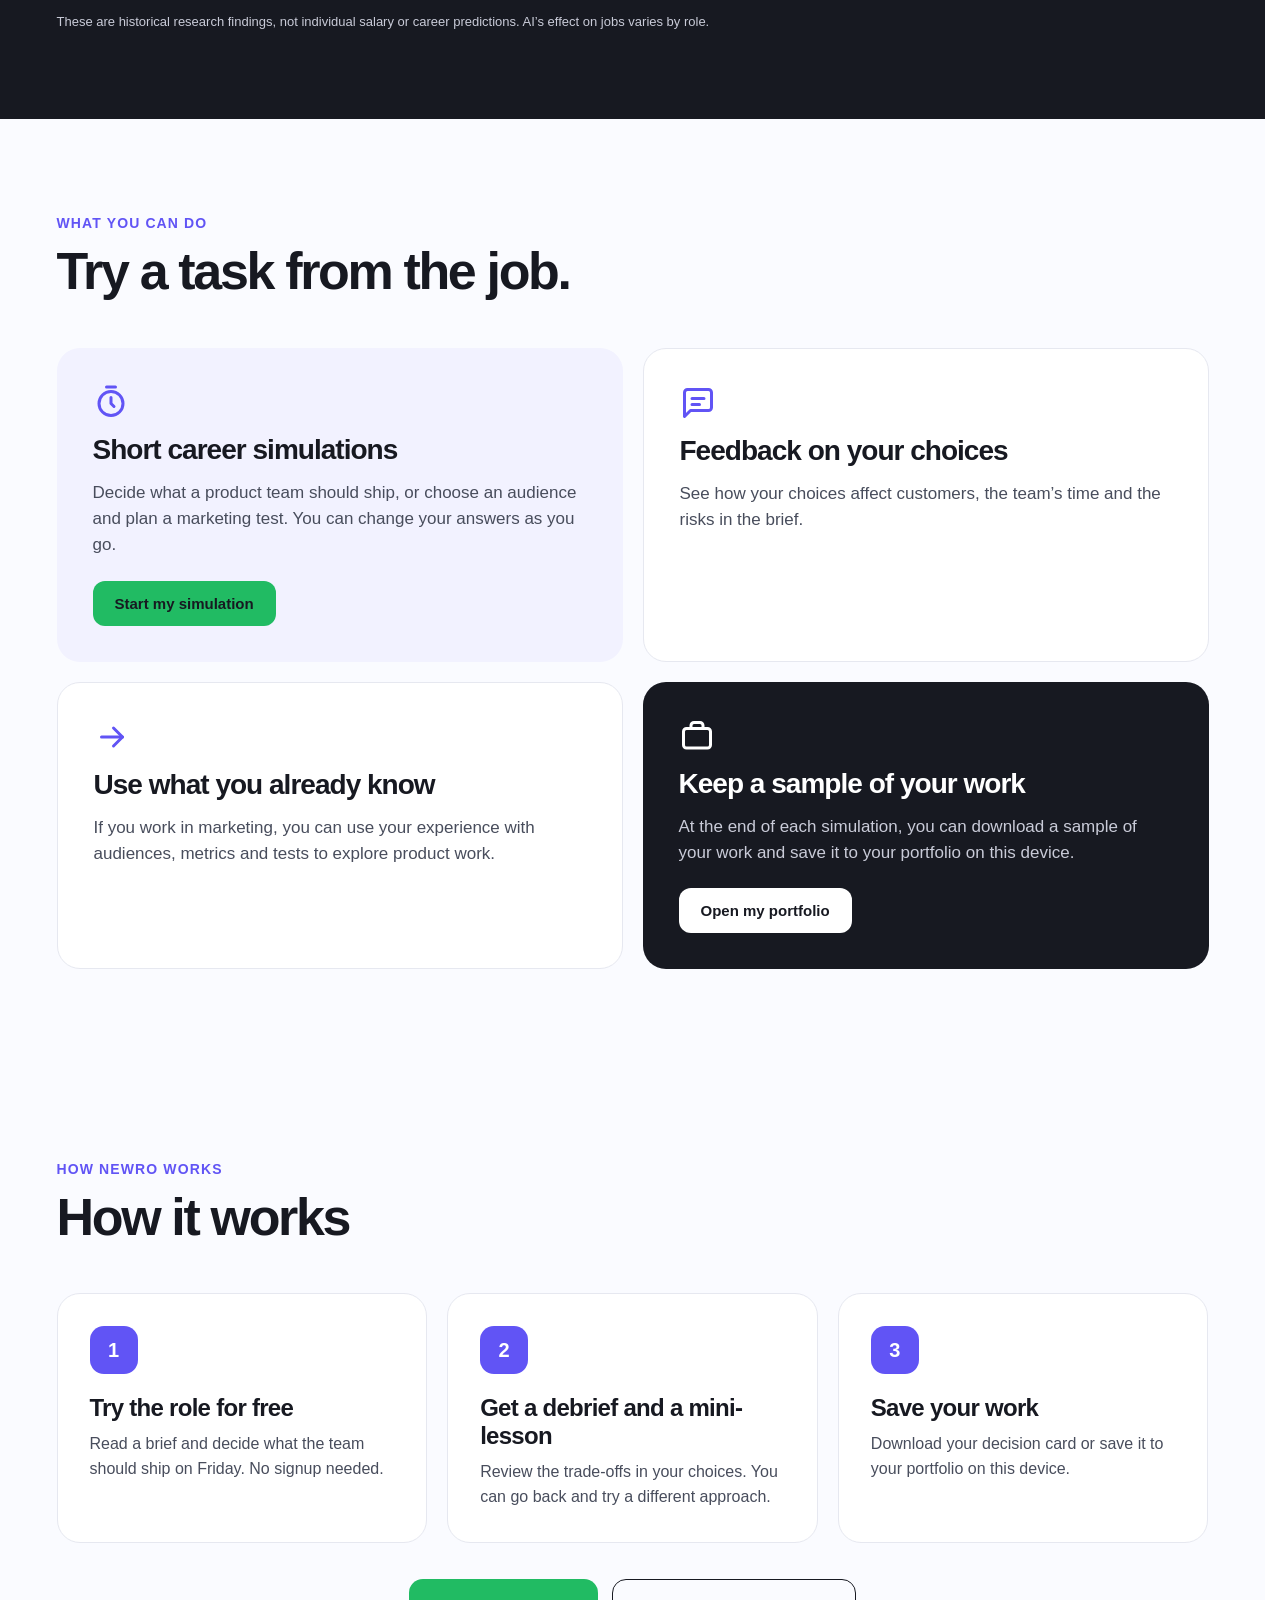
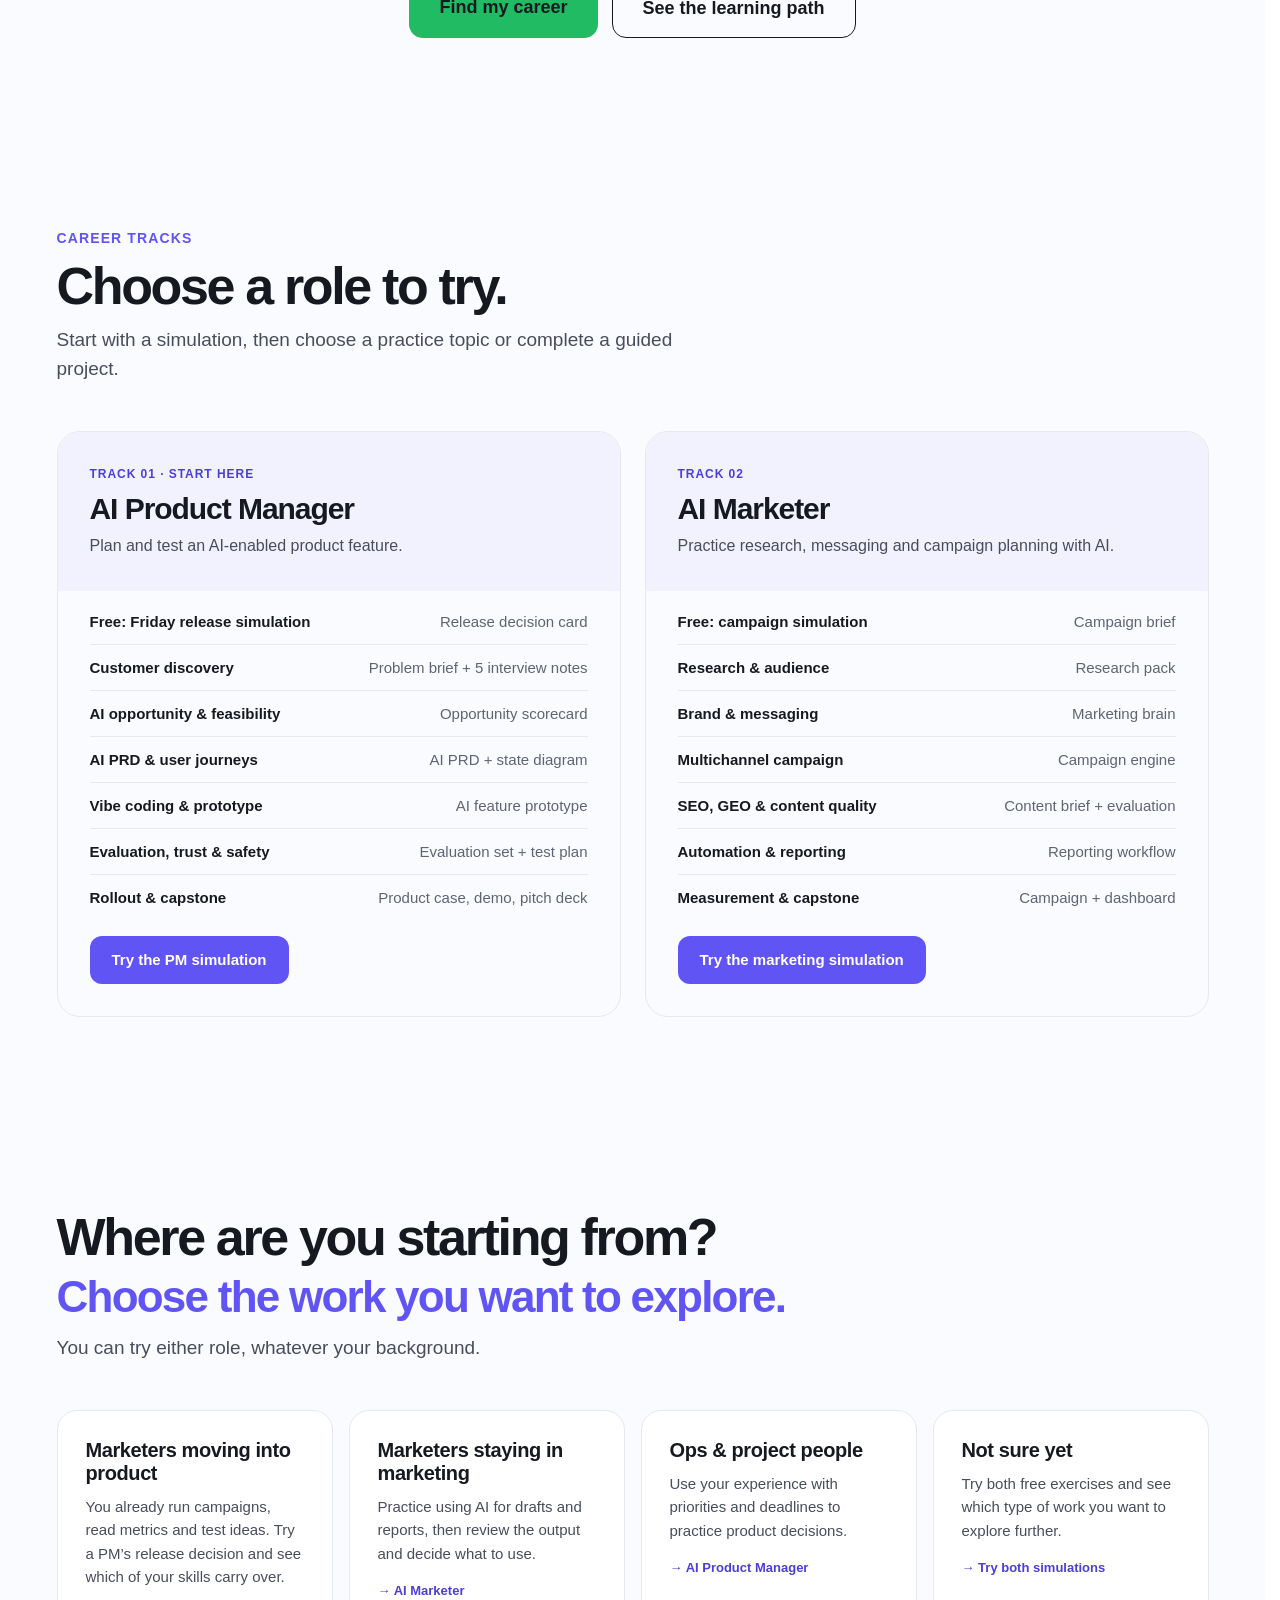
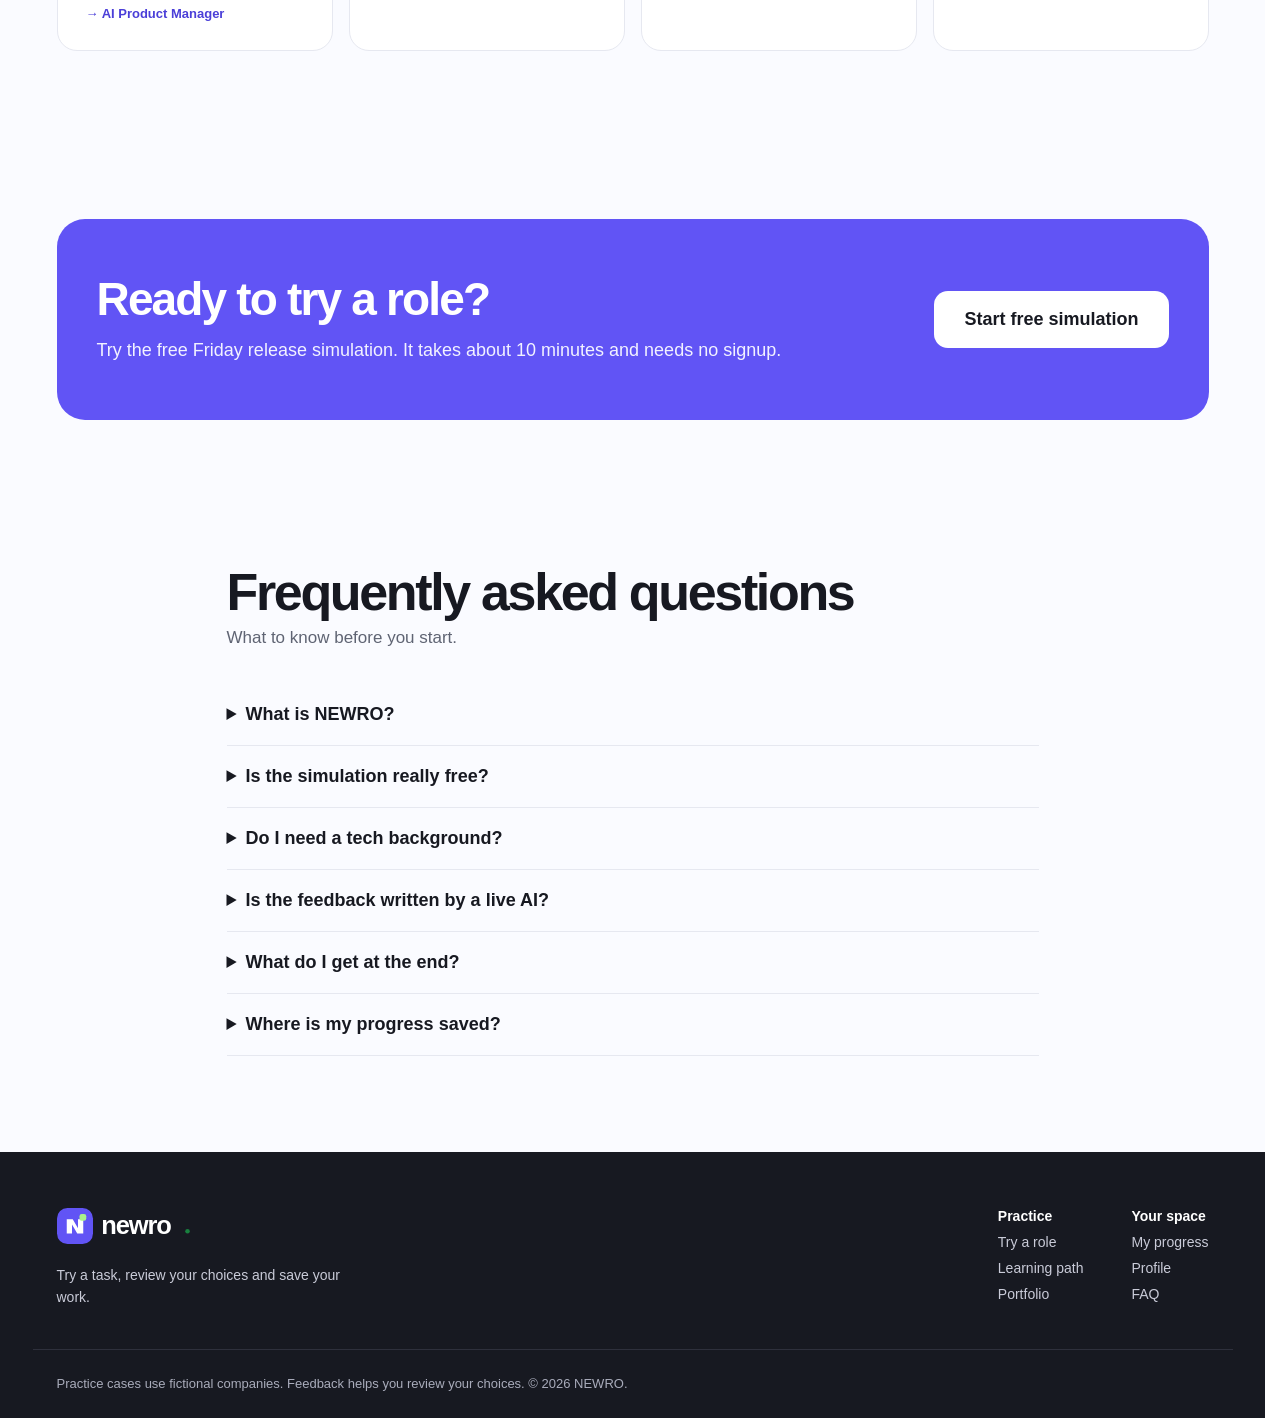
==== commit a564fbb2: "Enable practice projects and unify NEWRO branding" ====
--- a/index.html
+++ b/index.html
@@ -3,7 +3,7 @@
 <style>
 :root{font-family:Inter,-apple-system,BlinkMacSystemFont,"Segoe UI",sans-serif;color:#17171f;background:#fff;--ink:#17171f;--text:#3a3a48;--muted:#5e5e6e;--line:#e6e4f0;--surface:#f3f1fe;--accent:#4b3fd8;--cta:#18803e;--danger:#b72a29;--good:#125c2f}
 *{box-sizing:border-box}body{margin:0;min-width:320px}button,textarea{font:inherit}button{cursor:pointer}button:disabled{opacity:.47;cursor:not-allowed}button:focus-visible,textarea:focus-visible,a:focus-visible{outline:3px solid var(--accent);outline-offset:3px}a{color:var(--accent)}.site{max-width:1080px;margin:auto;padding:0 22px}.top{height:72px;display:flex;align-items:center;justify-content:space-between;gap:12px}.logo{font-size:24px;font-weight:800;letter-spacing:-.06em}.logo em{background:var(--accent);color:#fff;border-radius:10px;font-size:19px;font-style:normal;padding:5px 11px;margin-right:8px}.kicker{font-weight:700;font-size:13px;color:var(--muted)}.hero{padding:85px 0 90px}.hero h1{font-size:clamp(39px,7vw,78px);letter-spacing:-.072em;line-height:1.03;max-width:920px;margin:0 0 25px}.hero p{font-size:20px;line-height:1.5;max-width:640px;color:var(--text);margin:0 0 38px}.eyebrow{color:var(--accent)!important;font-size:14px!important;font-weight:700;margin-bottom:20px!important}.roles{display:grid;grid-template-columns:1fr 1fr;gap:18px}.role{border:1px solid var(--line);background:#fff;border-radius:20px;padding:29px;text-align:left;min-height:258px;transition:transform .18s,border-color .18s}.role:hover{border-color:var(--accent);transform:translateY(-2px)}.role h2{font-size:27px;letter-spacing:-.04em;margin:21px 0 8px}.role p{font-size:16px;line-height:1.55;margin:0;color:var(--text)}.role .go{display:block;color:var(--accent);font-weight:700;margin-top:22px}.square{display:grid;place-items:center;border-radius:13px;background:var(--surface);color:var(--accent);height:48px;width:48px;font-size:24px}.foot{border-top:1px solid var(--line);color:var(--muted);font-size:12px;padding:18px 0 25px}.mini{font-size:13px;line-height:1.5;color:var(--muted)}.player{min-height:100dvh;display:flex;flex-direction:column}.playerHeader{position:sticky;top:0;z-index:10;border-bottom:1px solid var(--line);background:#fffffff0;backdrop-filter:blur(8px)}.headerInner{height:69px;max-width:640px;margin:auto;padding:0 18px;display:flex;gap:13px;align-items:center}.plainBtn{background:transparent;border:0;width:44px;height:44px;border-radius:12px;color:var(--ink);font-size:22px}.plainBtn:hover{background:var(--surface)}.track{height:9px;background:#e9e6fc;border-radius:20px;overflow:hidden;flex:1}.fill{height:100%;background:var(--accent);border-radius:20px;transition:width .25s}.playerMain{flex:1;max-width:640px;padding:31px 20px 65px;width:100%;margin:0 auto}.player h1{font-size:clamp(30px,5vw,39px);letter-spacing:-.048em;line-height:1.12;margin:0 0 13px}.lead{font-size:17px;line-height:1.57;color:var(--text);margin:0 0 21px}.step{font-size:13px;font-weight:700;color:var(--muted);margin:0 0 13px}.panel{background:var(--surface);padding:20px;border-radius:17px;margin:15px 0}.panel h3{font-size:17px;margin:0 0 8px}.panel p{font-size:16px;line-height:1.58;margin:0;color:var(--text)}.cards{display:grid;gap:12px;margin:19px 0}.choice{display:flex;align-items:flex-start;gap:13px;width:100%;background:white;border:2px solid var(--line);border-radius:15px;padding:18px 16px;color:var(--ink);text-align:left;min-height:65px;line-height:1.4}.choice[aria-pressed="true"]{border-color:var(--accent);background:#f7f5ff}.choice:hover{border-color:#bcb6ea}.dot{border:2px solid #a8a1bc;border-radius:50%;width:20px;height:20px;flex-shrink:0;margin-top:1px;display:grid;place-items:center;font-size:11px}.choice[aria-pressed="true"] .dot{border-color:var(--accent);color:#fff;background:var(--accent)}.choice strong{display:block}.choice small{display:block;font-size:13px;color:var(--muted);margin-top:5px}.field{display:block;font-weight:700;font-size:14px;margin:21px 0 9px}.input{width:100%;padding:15px;border:1.5px solid #bcb6d5;border-radius:14px;background:white;min-height:96px;line-height:1.55;color:var(--ink);resize:vertical}.input:focus{border-color:var(--accent)}.mentor{display:flex;gap:12px;align-items:flex-start;background:var(--surface);border-radius:16px;padding:18px;margin:22px 0}.avatar{width:34px;height:34px;border-radius:10px;background:#e0dbfc;display:grid;place-items:center;color:var(--accent);font-weight:800;flex-shrink:0}.mentor b{font-size:13px}.mentor p{font-size:15px;color:var(--text);line-height:1.55;margin:5px 0 0}.info{border:1px solid var(--line);border-radius:16px;padding:18px 19px;margin:11px 0}.info b{display:block}.info p{color:var(--text);line-height:1.55;margin:7px 0 0}.chip{display:inline-block;font-size:12px;font-weight:700;background:var(--surface);color:var(--accent);border-radius:25px;padding:6px 11px}.green{color:var(--good)}.red{color:var(--danger)}.summary{border:1px solid var(--line);border-radius:18px;padding:22px;margin:13px 0}.summary h3{margin:13px 0;font-size:24px;letter-spacing:-.04em}.summary dt{font-size:12px;font-weight:700;color:var(--muted);margin-top:16px}.summary dd{line-height:1.5;margin:5px 0 0;overflow-wrap:anywhere}.buttons{display:flex;gap:10px}.buttons>*{flex:1}.primary,.secondary{min-height:54px;border-radius:14px;font-size:16px;font-weight:750;padding:13px 20px;border:0}.primary{background:var(--cta);color:white;flex:1}.primary:hover:not(:disabled){background:#136b33}.secondary{background:var(--surface);color:var(--accent)}.playerFooter{position:sticky;bottom:0;z-index:10;border-top:1px solid var(--line);background:#fffffff0;backdrop-filter:blur(8px)}.footerInner{max-width:640px;margin:auto;padding:13px 20px max(14px,env(safe-area-inset-bottom))}.meter{background:var(--surface);border-radius:13px;padding:14px;font-size:15px}.meter .track{margin-top:10px}.note{font-size:12px;color:var(--muted);line-height:1.5;margin:14px 0}.sr{position:absolute;clip-path:inset(50%);width:1px;height:1px;overflow:hidden}.same{display:flex;justify-content:space-between;gap:12px;align-items:center}@media(max-width:620px){.hero{padding:44px 0 65px}.roles{grid-template-columns:1fr}.role{min-height:auto}.hero p{font-size:18px}.buttons{flex-wrap:wrap}.footerInner>.buttons>.primary{flex:2}.playerMain{padding-top:25px}}@media(prefers-reduced-motion:reduce){*,*:before,*:after{transition:none!important;animation:none!important;scroll-behavior:auto!important}}
-</style><link rel="stylesheet" href="./assets/newro-experience.css"><link rel="stylesheet" href="./assets/newro-course.css"><link rel="stylesheet" href="./assets/newro-flow.css"><link rel="stylesheet" href="./assets/newro-polish.css"><link rel="stylesheet" href="./assets/newro-premium.css"><link rel="stylesheet" href="./assets/newro-responsive.css"><link rel="stylesheet" href="./assets/newro-curriculum.css"><link rel="stylesheet" href="./assets/newro-paywall.css"><link rel="stylesheet" href="./assets/newro-scenarios.css"><link rel="stylesheet" href="./assets/newro-challenge.css"><link rel="stylesheet" href="./assets/newro-landing-reference.css"><link rel="manifest" href="./manifest.webmanifest"><link rel="icon" type="image/svg+xml" href="./icon.svg"></head><body><a class="newro-skip-link" href="#app">Skip to main content</a><div id="app"></div><noscript><main style="max-width:620px;margin:48px auto;padding:24px;font:16px/1.55 system-ui,sans-serif"><h1>NEWRO needs JavaScript</h1><p>Enable JavaScript to use the interactive career simulations. No account is required to start.</p></main></noscript><script src="./assets/newro-experience.js"></script><script src="./assets/newro-swarm.js"></script><script src="./assets/newro-course.js"></script><script src="./assets/newro-curriculum.js"></script><script src="./assets/newro-flow.js"></script><script src="./assets/newro-free-lesson.js"></script><script src="./assets/newro-mobile.js"></script><script src="./assets/newro-challenge.js"></script><script src="./assets/newro-landing-reference.js"></script><script src="./assets/newro-premium.js"></script><script src="./assets/newro-paywall.js"></script><script src="./assets/newro-scenarios.js"></script><script>
+</style><link rel="stylesheet" href="./assets/newro-experience.css"><link rel="stylesheet" href="./assets/newro-course.css"><link rel="stylesheet" href="./assets/newro-flow.css"><link rel="stylesheet" href="./assets/newro-polish.css"><link rel="stylesheet" href="./assets/newro-premium.css"><link rel="stylesheet" href="./assets/newro-responsive.css"><link rel="stylesheet" href="./assets/newro-curriculum.css"><link rel="stylesheet" href="./assets/newro-paywall.css"><link rel="stylesheet" href="./assets/newro-scenarios.css"><link rel="stylesheet" href="./assets/newro-challenge.css"><link rel="stylesheet" href="./assets/newro-landing-reference.css"><link rel="manifest" href="./manifest.webmanifest"><link rel="icon" type="image/svg+xml" href="./icon.svg"></head><body><a class="newro-skip-link" href="#app">Skip to main content</a><div id="app"></div><noscript><main style="max-width:620px;margin:48px auto;padding:24px;font:16px/1.55 system-ui,sans-serif"><h1>NEWRO needs JavaScript</h1><p>Enable JavaScript to use the interactive career simulations. No account is required to start.</p></main></noscript><script src="./assets/newro-experience.js"></script><script src="./assets/newro-swarm.js"></script><script src="./assets/newro-course.js"></script><script src="./assets/newro-curriculum.js"></script><script src="./assets/newro-flow.js"></script><script src="./assets/newro-free-lesson.js"></script><script src="./assets/newro-mobile.js"></script><script src="./assets/newro-challenge.js"></script><script src="./assets/newro-landing-reference.js"></script><script src="./assets/newro-premium.js"></script><script src="./assets/newro-paywall.js"></script><script src="./assets/newro-practice.js"></script><script src="./assets/newro-scenarios.js"></script><script>
 (function(){'use strict';
 var root=document.getElementById('app'),key='newro-career-tryout-v1';
 var features=[{id:'login',title:'Fix the iOS login crash',hours:4,value:'Critical',risk:'Low',detail:'1 in 7 sign-ins fails after an update.'},{id:'reminders',title:'Renewal reminders',hours:8,value:'High',risk:'Medium',detail:'The most requested core feature.'},{id:'onboarding',title:'New onboarding checklist',hours:12,value:'High',risk:'High',detail:'Changes an untested signup flow.'},{id:'household',title:'Shared household plans',hours:16,value:'Medium',risk:'High',detail:'Permissions design is unfinished.'},{id:'dark',title:'Dark mode',hours:10,value:'Medium',risk:'Low',detail:'Nice to have; not urgent.'},{id:'csv',title:'CSV export',hours:6,value:'Low',risk:'Low',detail:'Useful to some power users.'},{id:'referral',title:'Referral banner',hours:3,value:'Low',risk:'Low',detail:'Marketing request for Monday.'}];
--- a/assets/newro-landing-reference.css
+++ b/assets/newro-landing-reference.css
@@ -71,3 +71,11 @@
 @keyframes nr-load-fade{0%,85%{opacity:1}100%{opacity:0}}
 @media(max-width:760px){.nr-load-chip{right:14px;top:72px;font-size:9px}}
 @media(prefers-reduced-motion:reduce){.nr-page-load,.nr-page-load::before,.nr-load-chip{animation:none;display:none}}
+/* Shared header geometry keeps the brand stable across pages and scrollbar changes. */
+html{scrollbar-gutter:stable}
+.cs-shell .cs-topin,.nf-app .nf-topinner{max-width:1200px;box-sizing:border-box;height:76px;min-height:76px;padding:0 24px;margin:0 auto;flex-wrap:nowrap;gap:24px}
+.cs-shell .nl-brand,.nf-app .nf-brand{display:inline-flex;align-items:center;flex:0 0 138px;width:138px;height:36px;min-height:36px;padding:0;margin:0;border:0;line-height:1;transform:none!important;transition:none!important}
+.nr-logo,.nf-app img.nr-logo{display:block;flex:none;width:138px;height:36px;max-width:none}
+.nr-journey-step.practice{cursor:pointer;border:1px solid #dedbf7;background:white;color:#171921;text-align:left}
+.nr-practice{max-width:820px;margin:auto}.nr-practice li{margin:10px 0;line-height:1.6}.nr-practice .nf-answer{width:100%;min-height:220px}
+@media(max-width:760px){.cs-shell .cs-topin,.nf-app .nf-topinner{height:64px;min-height:64px;padding:0 20px;gap:12px}}
